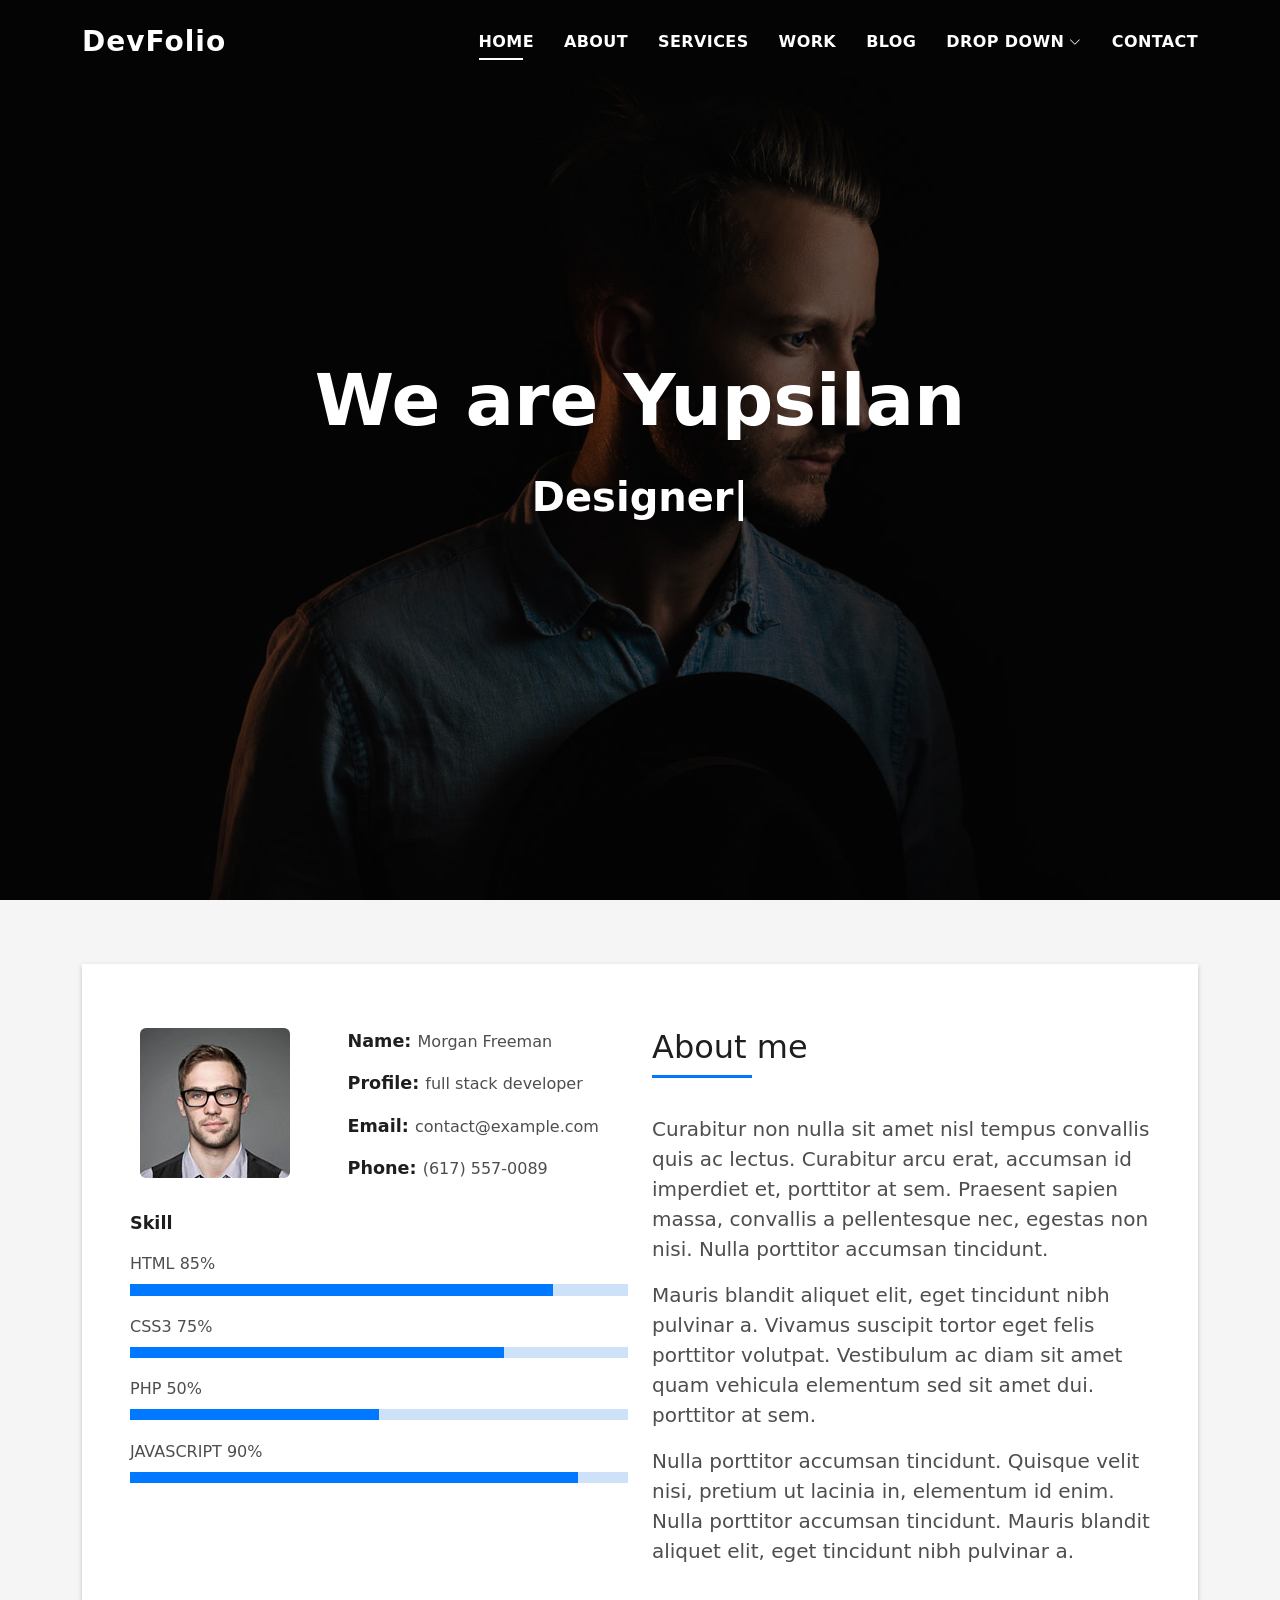
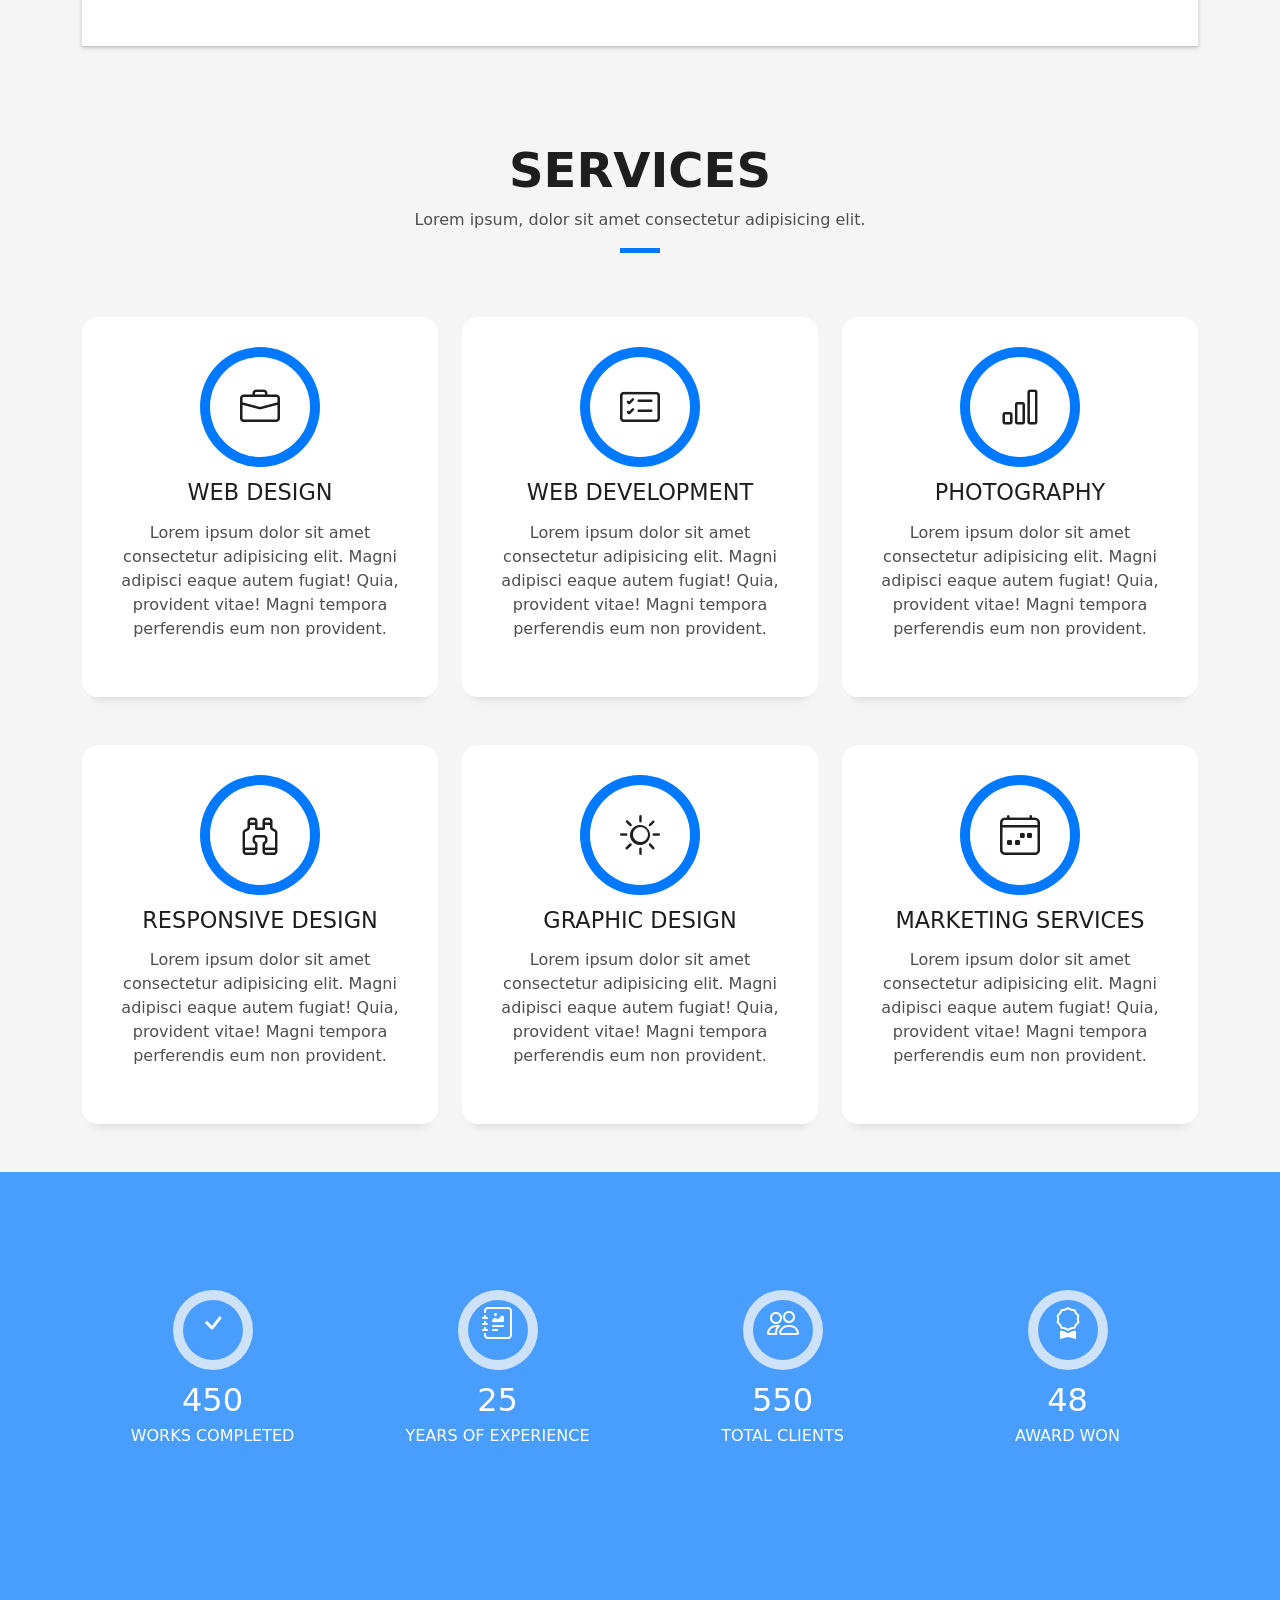
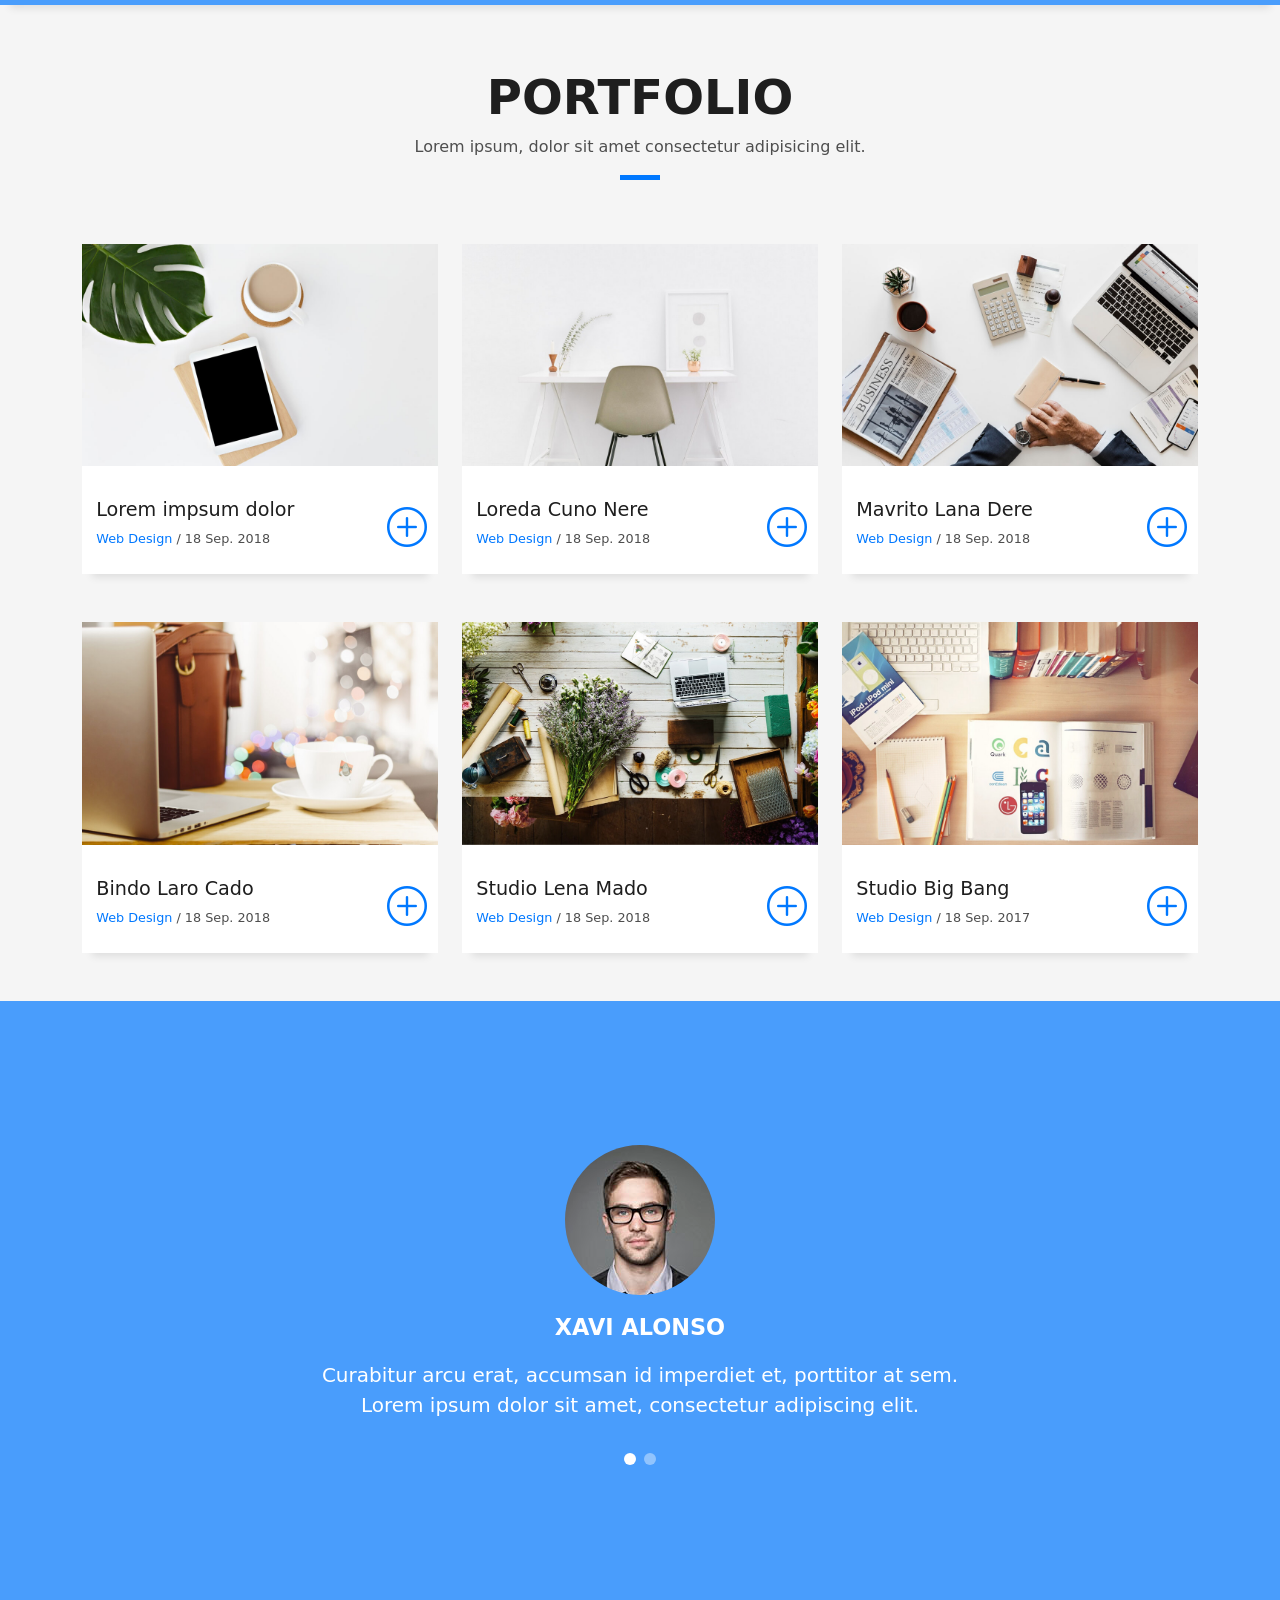
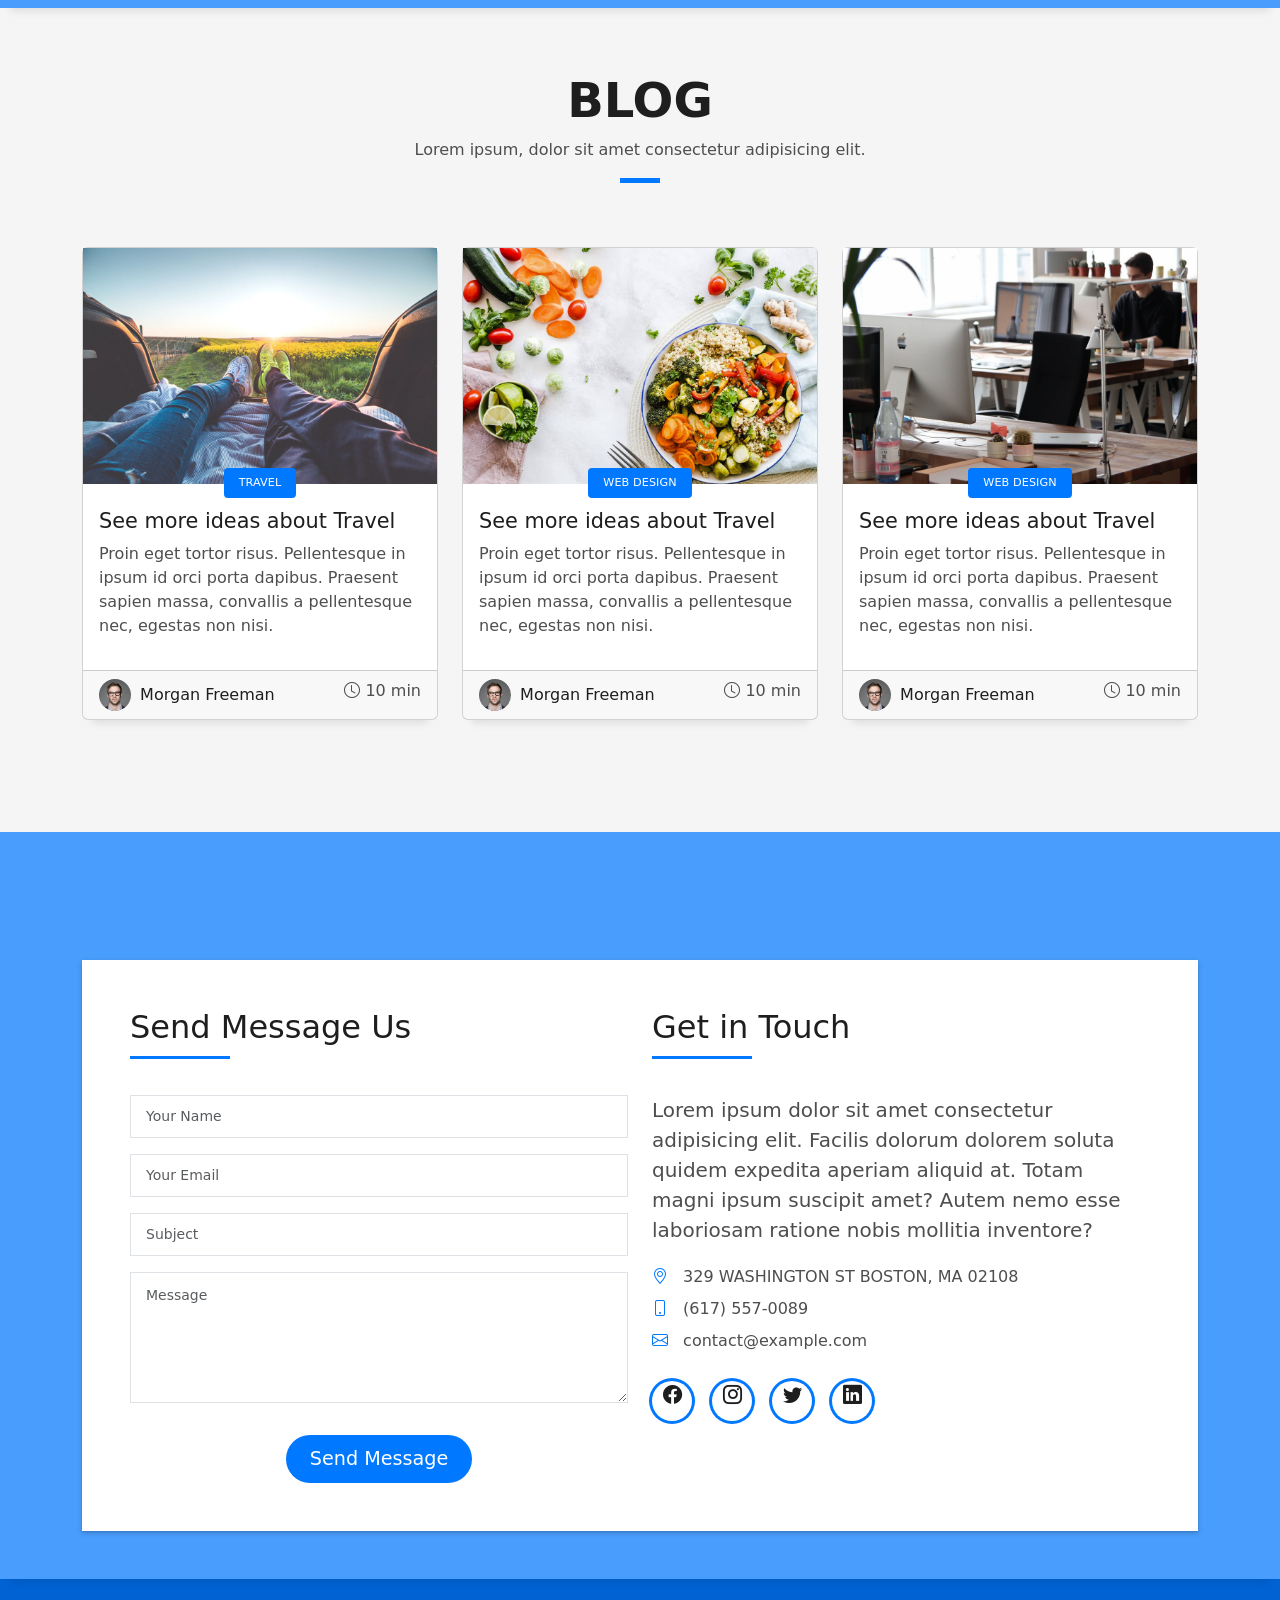
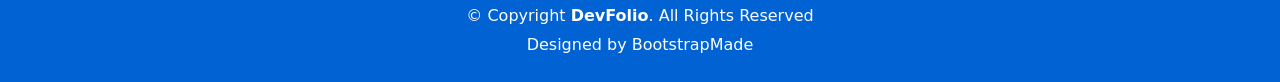
==== DevFolio/index.html @ 4dfcbf2a "Changed the Name" ====
<!DOCTYPE html>
<html lang="en">

<head>
  <meta charset="utf-8">
  <meta content="width=device-width, initial-scale=1.0" name="viewport">

  <title>DevFolio Bootstrap Portfolio Template - Index</title>
  <meta content="" name="description">
  <meta content="" name="keywords">

  <!-- Favicons -->
  <link href="assets/img/favicon.png" rel="icon">
  <link href="assets/img/apple-touch-icon.png" rel="apple-touch-icon">

  <!-- Vendor CSS Files -->
  <link href="assets/vendor/bootstrap/css/bootstrap.min.css" rel="stylesheet">
  <link href="assets/vendor/bootstrap-icons/bootstrap-icons.css" rel="stylesheet">
  <link href="assets/vendor/glightbox/css/glightbox.min.css" rel="stylesheet">
  <link href="assets/vendor/swiper/swiper-bundle.min.css" rel="stylesheet">

  <!-- Template Main CSS File -->
  <link href="assets/css/style.css" rel="stylesheet">

  <!-- =======================================================
  * Template Name: DevFolio
  * Template URL: https://bootstrapmade.com/devfolio-bootstrap-portfolio-html-template/
  * Updated: Mar 17 2024 with Bootstrap v5.3.3
  * Author: BootstrapMade.com
  * License: https://bootstrapmade.com/license/
  ======================================================== -->
</head>

<body>

  <!-- ======= Header ======= -->
  <header id="header" class="fixed-top">
    <div class="container d-flex align-items-center justify-content-between">

      <h1 class="logo"><a href="index.html">DevFolio</a></h1>
      <!-- Uncomment below if you prefer to use an image logo -->
      <!-- <a href="index.html" class="logo"><img src="assets/img/logo.png" alt="" class="img-fluid"></a>-->

      <nav id="navbar" class="navbar">
        <ul>
          <li><a class="nav-link scrollto active" href="#hero">Home</a></li>
          <li><a class="nav-link scrollto" href="#about">About</a></li>
          <li><a class="nav-link scrollto" href="#services">Services</a></li>
          <li><a class="nav-link scrollto " href="#work">Work</a></li>
          <li><a class="nav-link scrollto " href="#blog">Blog</a></li>
          <li class="dropdown"><a href="#"><span>Drop Down</span> <i class="bi bi-chevron-down"></i></a>
            <ul>
              <li><a href="#">Drop Down 1</a></li>
              <li class="dropdown"><a href="#"><span>Deep Drop Down</span> <i class="bi bi-chevron-right"></i></a>
                <ul>
                  <li><a href="#">Deep Drop Down 1</a></li>
                  <li><a href="#">Deep Drop Down 2</a></li>
                  <li><a href="#">Deep Drop Down 3</a></li>
                  <li><a href="#">Deep Drop Down 4</a></li>
                  <li><a href="#">Deep Drop Down 5</a></li>
                </ul>
              </li>
              <li><a href="#">Drop Down 2</a></li>
              <li><a href="#">Drop Down 3</a></li>
              <li><a href="#">Drop Down 4</a></li>
            </ul>
          </li>
          <li><a class="nav-link scrollto" href="#contact">Contact</a></li>
        </ul>
        <i class="bi bi-list mobile-nav-toggle"></i>
      </nav><!-- .navbar -->

    </div>
  </header><!-- End Header -->

  <!-- ======= Hero Section ======= -->
  <div id="hero" class="hero route bg-image" style="background-image: url(assets/img/hero-bg.jpg)">
    <div class="overlay-itro"></div>
    <div class="hero-content display-table">
      <div class="table-cell">
        <div class="container">
          <!--<p class="display-6 color-d">Hello, world!</p>-->
          <h1 class="hero-title mb-4">We are Yupsilan</h1>
          <p class="hero-subtitle"><span class="typed" data-typed-items="Designer, Developer, Freelancer, Photographer"></span></p>
          <!-- <p class="pt-3"><a class="btn btn-primary btn js-scroll px-4" href="#about" role="button">Learn More</a></p> -->
        </div>
      </div>
    </div>
  </div><!-- End Hero Section -->

  <main id="main">

    <!-- ======= About Section ======= -->
    <section id="about" class="about-mf sect-pt4 route">
      <div class="container">
        <div class="row">
          <div class="col-sm-12">
            <div class="box-shadow-full">
              <div class="row">
                <div class="col-md-6">
                  <div class="row">
                    <div class="col-sm-6 col-md-5">
                      <div class="about-img">
                        <img src="assets/img/testimonial-2.jpg" class="img-fluid rounded b-shadow-a" alt="">
                      </div>
                    </div>
                    <div class="col-sm-6 col-md-7">
                      <div class="about-info">
                        <p><span class="title-s">Name: </span> <span>Morgan Freeman</span></p>
                        <p><span class="title-s">Profile: </span> <span>full stack developer</span></p>
                        <p><span class="title-s">Email: </span> <span>contact@example.com</span></p>
                        <p><span class="title-s">Phone: </span> <span>(617) 557-0089</span></p>
                      </div>
                    </div>
                  </div>
                  <div class="skill-mf">
                    <p class="title-s">Skill</p>
                    <span>HTML</span> <span class="pull-right">85%</span>
                    <div class="progress">
                      <div class="progress-bar" role="progressbar" style="width: 85%;" aria-valuenow="85" aria-valuemin="0" aria-valuemax="100"></div>
                    </div>
                    <span>CSS3</span> <span class="pull-right">75%</span>
                    <div class="progress">
                      <div class="progress-bar" role="progressbar" style="width: 75%" aria-valuenow="75" aria-valuemin="0" aria-valuemax="100"></div>
                    </div>
                    <span>PHP</span> <span class="pull-right">50%</span>
                    <div class="progress">
                      <div class="progress-bar" role="progressbar" style="width: 50%" aria-valuenow="50" aria-valuemin="0" aria-valuemax="100"></div>
                    </div>
                    <span>JAVASCRIPT</span> <span class="pull-right">90%</span>
                    <div class="progress">
                      <div class="progress-bar" role="progressbar" style="width: 90%" aria-valuenow="90" aria-valuemin="0" aria-valuemax="100"></div>
                    </div>
                  </div>
                </div>
                <div class="col-md-6">
                  <div class="about-me pt-4 pt-md-0">
                    <div class="title-box-2">
                      <h5 class="title-left">
                        About me
                      </h5>
                    </div>
                    <p class="lead">
                      Curabitur non nulla sit amet nisl tempus convallis quis ac lectus. Curabitur arcu erat, accumsan id
                      imperdiet et, porttitor
                      at sem. Praesent sapien massa, convallis a pellentesque nec, egestas non nisi. Nulla
                      porttitor accumsan tincidunt.
                    </p>
                    <p class="lead">
                      Mauris blandit aliquet elit, eget tincidunt nibh pulvinar a. Vivamus suscipit tortor eget felis
                      porttitor volutpat. Vestibulum
                      ac diam sit amet quam vehicula elementum sed sit amet dui. porttitor at sem.
                    </p>
                    <p class="lead">
                      Nulla porttitor accumsan tincidunt. Quisque velit nisi, pretium ut lacinia in, elementum id enim.
                      Nulla porttitor accumsan
                      tincidunt. Mauris blandit aliquet elit, eget tincidunt nibh pulvinar a.
                    </p>
                  </div>
                </div>
              </div>
            </div>
          </div>
        </div>
      </div>
    </section><!-- End About Section -->

    <!-- ======= Services Section ======= -->
    <section id="services" class="services-mf pt-5 route">
      <div class="container">
        <div class="row">
          <div class="col-sm-12">
            <div class="title-box text-center">
              <h3 class="title-a">
                Services
              </h3>
              <p class="subtitle-a">
                Lorem ipsum, dolor sit amet consectetur adipisicing elit.
              </p>
              <div class="line-mf"></div>
            </div>
          </div>
        </div>
        <div class="row">
          <div class="col-md-4">
            <div class="service-box">
              <div class="service-ico">
                <span class="ico-circle"><i class="bi bi-briefcase"></i></span>
              </div>
              <div class="service-content">
                <h2 class="s-title">Web Design</h2>
                <p class="s-description text-center">
                  Lorem ipsum dolor sit amet consectetur adipisicing elit. Magni adipisci eaque autem fugiat! Quia,
                  provident vitae! Magni
                  tempora perferendis eum non provident.
                </p>
              </div>
            </div>
          </div>
          <div class="col-md-4">
            <div class="service-box">
              <div class="service-ico">
                <span class="ico-circle"><i class="bi bi-card-checklist"></i></span>
              </div>
              <div class="service-content">
                <h2 class="s-title">Web Development</h2>
                <p class="s-description text-center">
                  Lorem ipsum dolor sit amet consectetur adipisicing elit. Magni adipisci eaque autem fugiat! Quia,
                  provident vitae! Magni
                  tempora perferendis eum non provident.
                </p>
              </div>
            </div>
          </div>
          <div class="col-md-4">
            <div class="service-box">
              <div class="service-ico">
                <span class="ico-circle"><i class="bi bi-bar-chart"></i></span>
              </div>
              <div class="service-content">
                <h2 class="s-title">Photography</h2>
                <p class="s-description text-center">
                  Lorem ipsum dolor sit amet consectetur adipisicing elit. Magni adipisci eaque autem fugiat! Quia,
                  provident vitae! Magni
                  tempora perferendis eum non provident.
                </p>
              </div>
            </div>
          </div>
          <div class="col-md-4">
            <div class="service-box">
              <div class="service-ico">
                <span class="ico-circle"><i class="bi bi-binoculars"></i></span>
              </div>
              <div class="service-content">
                <h2 class="s-title">Responsive Design</h2>
                <p class="s-description text-center">
                  Lorem ipsum dolor sit amet consectetur adipisicing elit. Magni adipisci eaque autem fugiat! Quia,
                  provident vitae! Magni
                  tempora perferendis eum non provident.
                </p>
              </div>
            </div>
          </div>
          <div class="col-md-4">
            <div class="service-box">
              <div class="service-ico">
                <span class="ico-circle"><i class="bi bi-brightness-high"></i></span>
              </div>
              <div class="service-content">
                <h2 class="s-title">Graphic Design</h2>
                <p class="s-description text-center">
                  Lorem ipsum dolor sit amet consectetur adipisicing elit. Magni adipisci eaque autem fugiat! Quia,
                  provident vitae! Magni
                  tempora perferendis eum non provident.
                </p>
              </div>
            </div>
          </div>
          <div class="col-md-4">
            <div class="service-box">
              <div class="service-ico">
                <span class="ico-circle"><i class="bi bi-calendar4-week"></i></span>
              </div>
              <div class="service-content">
                <h2 class="s-title">Marketing Services</h2>
                <p class="s-description text-center">
                  Lorem ipsum dolor sit amet consectetur adipisicing elit. Magni adipisci eaque autem fugiat! Quia,
                  provident vitae! Magni
                  tempora perferendis eum non provident.
                </p>
              </div>
            </div>
          </div>
        </div>
      </div>
    </section><!-- End Services Section -->

    <!-- ======= Counter Section ======= -->
    <div class="section-counter paralax-mf bg-image" style="background-image: url(assets/img/counters-bg.jpg)">
      <div class="overlay-mf"></div>
      <div class="container position-relative">
        <div class="row">
          <div class="col-sm-3 col-lg-3">
            <div class="counter-box counter-box pt-4 pt-md-0">
              <div class="counter-ico">
                <span class="ico-circle"><i class="bi bi-check"></i></span>
              </div>
              <div class="counter-num">
                <p data-purecounter-start="0" data-purecounter-end="450" data-purecounter-duration="1" class="counter purecounter"></p>
                <span class="counter-text">WORKS COMPLETED</span>
              </div>
            </div>
          </div>
          <div class="col-sm-3 col-lg-3">
            <div class="counter-box pt-4 pt-md-0">
              <div class="counter-ico">
                <span class="ico-circle"><i class="bi bi-journal-richtext"></i></span>
              </div>
              <div class="counter-num">
                <p data-purecounter-start="0" data-purecounter-end="25" data-purecounter-duration="1" class="counter purecounter"></p>
                <span class="counter-text">YEARS OF EXPERIENCE</span>
              </div>
            </div>
          </div>
          <div class="col-sm-3 col-lg-3">
            <div class="counter-box pt-4 pt-md-0">
              <div class="counter-ico">
                <span class="ico-circle"><i class="bi bi-people"></i></span>
              </div>
              <div class="counter-num">
                <p data-purecounter-start="0" data-purecounter-end="550" data-purecounter-duration="1" class="counter purecounter"></p>
                <span class="counter-text">TOTAL CLIENTS</span>
              </div>
            </div>
          </div>
          <div class="col-sm-3 col-lg-3">
            <div class="counter-box pt-4 pt-md-0">
              <div class="counter-ico">
                <span class="ico-circle"><i class="bi bi-award"></i></span>
              </div>
              <div class="counter-num">
                <p data-purecounter-start="0" data-purecounter-end="48" data-purecounter-duration="1" class="counter purecounter"></p>
                <span class="counter-text">AWARD WON</span>
              </div>
            </div>
          </div>
        </div>
      </div>
    </div><!-- End Counter Section -->

    <!-- ======= Portfolio Section ======= -->
    <section id="work" class="portfolio-mf sect-pt4 route">
      <div class="container">
        <div class="row">
          <div class="col-sm-12">
            <div class="title-box text-center">
              <h3 class="title-a">
                Portfolio
              </h3>
              <p class="subtitle-a">
                Lorem ipsum, dolor sit amet consectetur adipisicing elit.
              </p>
              <div class="line-mf"></div>
            </div>
          </div>
        </div>
        <div class="row">
          <div class="col-md-4">
            <div class="work-box">
              <a href="assets/img/work-1.jpg" data-gallery="portfolioGallery" class="portfolio-lightbox">
                <div class="work-img">
                  <img src="assets/img/work-1.jpg" alt="" class="img-fluid">
                </div>
              </a>
              <div class="work-content">
                <div class="row">
                  <div class="col-sm-8">
                    <h2 class="w-title">Lorem impsum dolor</h2>
                    <div class="w-more">
                      <span class="w-ctegory">Web Design</span> / <span class="w-date">18 Sep. 2018</span>
                    </div>
                  </div>
                  <div class="col-sm-4">
                    <div class="w-like">
                      <a href="portfolio-details.html"> <span class="bi bi-plus-circle"></span></a>
                    </div>
                  </div>
                </div>
              </div>
            </div>
          </div>
          <div class="col-md-4">
            <div class="work-box">
              <a href="assets/img/work-2.jpg" data-gallery="portfolioGallery" class="portfolio-lightbox">
                <div class="work-img">
                  <img src="assets/img/work-2.jpg" alt="" class="img-fluid">
                </div>
              </a>
              <div class="work-content">
                <div class="row">
                  <div class="col-sm-8">
                    <h2 class="w-title">Loreda Cuno Nere</h2>
                    <div class="w-more">
                      <span class="w-ctegory">Web Design</span> / <span class="w-date">18 Sep. 2018</span>
                    </div>
                  </div>
                  <div class="col-sm-4">
                    <div class="w-like">
                      <a href="portfolio-details.html"> <span class="bi bi-plus-circle"></span></a>
                    </div>
                  </div>
                </div>
              </div>
            </div>
          </div>
          <div class="col-md-4">
            <div class="work-box">
              <a href="assets/img/work-3.jpg" data-gallery="portfolioGallery" class="portfolio-lightbox">
                <div class="work-img">
                  <img src="assets/img/work-3.jpg" alt="" class="img-fluid">
                </div>
              </a>
              <div class="work-content">
                <div class="row">
                  <div class="col-sm-8">
                    <h2 class="w-title">Mavrito Lana Dere</h2>
                    <div class="w-more">
                      <span class="w-ctegory">Web Design</span> / <span class="w-date">18 Sep. 2018</span>
                    </div>
                  </div>
                  <div class="col-sm-4">
                    <div class="w-like">
                      <a href="portfolio-details.html"> <span class="bi bi-plus-circle"></span></a>
                    </div>
                  </div>
                </div>
              </div>
            </div>
          </div>
          <div class="col-md-4">
            <div class="work-box">
              <a href="assets/img/work-4.jpg" data-gallery="portfolioGallery" class="portfolio-lightbox">
                <div class="work-img">
                  <img src="assets/img/work-4.jpg" alt="" class="img-fluid">
                </div>
              </a>
              <div class="work-content">
                <div class="row">
                  <div class="col-sm-8">
                    <h2 class="w-title">Bindo Laro Cado</h2>
                    <div class="w-more">
                      <span class="w-ctegory">Web Design</span> / <span class="w-date">18 Sep. 2018</span>
                    </div>
                  </div>
                  <div class="col-sm-4">
                    <div class="w-like">
                      <a href="portfolio-details.html"> <span class="bi bi-plus-circle"></span></a>
                    </div>
                  </div>
                </div>
              </div>
            </div>
          </div>
          <div class="col-md-4">
            <div class="work-box">
              <a href="assets/img/work-5.jpg" data-gallery="portfolioGallery" class="portfolio-lightbox">
                <div class="work-img">
                  <img src="assets/img/work-5.jpg" alt="" class="img-fluid">
                </div>
              </a>
              <div class="work-content">
                <div class="row">
                  <div class="col-sm-8">
                    <h2 class="w-title">Studio Lena Mado</h2>
                    <div class="w-more">
                      <span class="w-ctegory">Web Design</span> / <span class="w-date">18 Sep. 2018</span>
                    </div>
                  </div>
                  <div class="col-sm-4">
                    <div class="w-like">
                      <a href="portfolio-details.html"> <span class="bi bi-plus-circle"></span></a>
                    </div>
                  </div>
                </div>
              </div>
            </div>
          </div>
          <div class="col-md-4">
            <div class="work-box">
              <a href="assets/img/work-6.jpg" data-gallery="portfolioGallery" class="portfolio-lightbox">
                <div class="work-img">
                  <img src="assets/img/work-6.jpg" alt="" class="img-fluid">
                </div>
              </a>
              <div class="work-content">
                <div class="row">
                  <div class="col-sm-8">
                    <h2 class="w-title">Studio Big Bang</h2>
                    <div class="w-more">
                      <span class="w-ctegory">Web Design</span> / <span class="w-date">18 Sep. 2017</span>
                    </div>
                  </div>
                  <div class="col-sm-4">
                    <div class="w-like">
                      <a href="portfolio-details.html"> <span class="bi bi-plus-circle"></span></a>
                    </div>
                  </div>
                </div>
              </div>
            </div>
          </div>

        </div>
      </div>
    </section><!-- End Portfolio Section -->

    <!-- ======= Testimonials Section ======= -->
    <div class="testimonials paralax-mf bg-image" style="background-image: url(assets/img/overlay-bg.jpg)">
      <div class="overlay-mf"></div>
      <div class="container">
        <div class="row">
          <div class="col-md-12">

            <div class="testimonials-slider swiper" data-aos="fade-up" data-aos-delay="100">
              <div class="swiper-wrapper">

                <div class="swiper-slide">
                  <div class="testimonial-box">
                    <div class="author-test">
                      <img src="assets/img/testimonial-2.jpg" alt="" class="rounded-circle b-shadow-a">
                      <span class="author">Xavi Alonso</span>
                    </div>
                    <div class="content-test">
                      <p class="description lead">
                        Curabitur arcu erat, accumsan id imperdiet et, porttitor at sem. Lorem ipsum dolor sit amet,
                        consectetur adipiscing elit.
                      </p>
                    </div>
                  </div>
                </div><!-- End testimonial item -->

                <div class="swiper-slide">
                  <div class="testimonial-box">
                    <div class="author-test">
                      <img src="assets/img/testimonial-4.jpg" alt="" class="rounded-circle b-shadow-a">
                      <span class="author">Marta Socrate</span>
                    </div>
                    <div class="content-test">
                      <p class="description lead">
                        Curabitur arcu erat, accumsan id imperdiet et, porttitor at sem. Lorem ipsum dolor sit amet,
                        consectetur adipiscing elit.
                      </p>
                    </div>
                  </div>
                </div><!-- End testimonial item -->
              </div>
              <div class="swiper-pagination"></div>
            </div>

            <!-- <div id="testimonial-mf" class="owl-carousel owl-theme">
          
        </div> -->
          </div>
        </div>
      </div>
    </div><!-- End Testimonials Section -->

    <!-- ======= Blog Section ======= -->
    <section id="blog" class="blog-mf sect-pt4 route">
      <div class="container">
        <div class="row">
          <div class="col-sm-12">
            <div class="title-box text-center">
              <h3 class="title-a">
                Blog
              </h3>
              <p class="subtitle-a">
                Lorem ipsum, dolor sit amet consectetur adipisicing elit.
              </p>
              <div class="line-mf"></div>
            </div>
          </div>
        </div>
        <div class="row">
          <div class="col-md-4">
            <div class="card card-blog">
              <div class="card-img">
                <a href="blog-single.html"><img src="assets/img/post-1.jpg" alt="" class="img-fluid"></a>
              </div>
              <div class="card-body">
                <div class="card-category-box">
                  <div class="card-category">
                    <h6 class="category">Travel</h6>
                  </div>
                </div>
                <h3 class="card-title"><a href="blog-single.html">See more ideas about Travel</a></h3>
                <p class="card-description">
                  Proin eget tortor risus. Pellentesque in ipsum id orci porta dapibus. Praesent sapien massa, convallis
                  a pellentesque nec,
                  egestas non nisi.
                </p>
              </div>
              <div class="card-footer">
                <div class="post-author">
                  <a href="#">
                    <img src="assets/img/testimonial-2.jpg" alt="" class="avatar rounded-circle">
                    <span class="author">Morgan Freeman</span>
                  </a>
                </div>
                <div class="post-date">
                  <span class="bi bi-clock"></span> 10 min
                </div>
              </div>
            </div>
          </div>
          <div class="col-md-4">
            <div class="card card-blog">
              <div class="card-img">
                <a href="blog-single.html"><img src="assets/img/post-2.jpg" alt="" class="img-fluid"></a>
              </div>
              <div class="card-body">
                <div class="card-category-box">
                  <div class="card-category">
                    <h6 class="category">Web Design</h6>
                  </div>
                </div>
                <h3 class="card-title"><a href="blog-single.html">See more ideas about Travel</a></h3>
                <p class="card-description">
                  Proin eget tortor risus. Pellentesque in ipsum id orci porta dapibus. Praesent sapien massa, convallis
                  a pellentesque nec,
                  egestas non nisi.
                </p>
              </div>
              <div class="card-footer">
                <div class="post-author">
                  <a href="#">
                    <img src="assets/img/testimonial-2.jpg" alt="" class="avatar rounded-circle">
                    <span class="author">Morgan Freeman</span>
                  </a>
                </div>
                <div class="post-date">
                  <span class="bi bi-clock"></span> 10 min
                </div>
              </div>
            </div>
          </div>
          <div class="col-md-4">
            <div class="card card-blog">
              <div class="card-img">
                <a href="blog-single.html"><img src="assets/img/post-3.jpg" alt="" class="img-fluid"></a>
              </div>
              <div class="card-body">
                <div class="card-category-box">
                  <div class="card-category">
                    <h6 class="category">Web Design</h6>
                  </div>
                </div>
                <h3 class="card-title"><a href="blog-single.html">See more ideas about Travel</a></h3>
                <p class="card-description">
                  Proin eget tortor risus. Pellentesque in ipsum id orci porta dapibus. Praesent sapien massa, convallis
                  a pellentesque nec,
                  egestas non nisi.
                </p>
              </div>
              <div class="card-footer">
                <div class="post-author">
                  <a href="#">
                    <img src="assets/img/testimonial-2.jpg" alt="" class="avatar rounded-circle">
                    <span class="author">Morgan Freeman</span>
                  </a>
                </div>
                <div class="post-date">
                  <span class="bi bi-clock"></span> 10 min
                </div>
              </div>
            </div>
          </div>
        </div>
      </div>
    </section><!-- End Blog Section -->

    <!-- ======= Contact Section ======= -->
    <section id="contact" class="paralax-mf footer-paralax bg-image sect-mt4 route" style="background-image: url(assets/img/overlay-bg.jpg)">
      <div class="overlay-mf"></div>
      <div class="container">
        <div class="row">
          <div class="col-sm-12">
            <div class="contact-mf">
              <div id="contact" class="box-shadow-full">
                <div class="row">
                  <div class="col-md-6">
                    <div class="title-box-2">
                      <h5 class="title-left">
                        Send Message Us
                      </h5>
                    </div>
                    <div>
                      <form action="forms/contact.php" method="post" role="form" class="php-email-form">
                        <div class="row">
                          <div class="col-md-12 mb-3">
                            <div class="form-group">
                              <input type="text" name="name" class="form-control" id="name" placeholder="Your Name" required>
                            </div>
                          </div>
                          <div class="col-md-12 mb-3">
                            <div class="form-group">
                              <input type="email" class="form-control" name="email" id="email" placeholder="Your Email" required>
                            </div>
                          </div>
                          <div class="col-md-12 mb-3">
                            <div class="form-group">
                              <input type="text" class="form-control" name="subject" id="subject" placeholder="Subject" required>
                            </div>
                          </div>
                          <div class="col-md-12">
                            <div class="form-group">
                              <textarea class="form-control" name="message" rows="5" placeholder="Message" required></textarea>
                            </div>
                          </div>
                          <div class="col-md-12 text-center my-3">
                            <div class="loading">Loading</div>
                            <div class="error-message"></div>
                            <div class="sent-message">Your message has been sent. Thank you!</div>
                          </div>
                          <div class="col-md-12 text-center">
                            <button type="submit" class="button button-a button-big button-rouded">Send Message</button>
                          </div>
                        </div>
                      </form>
                    </div>
                  </div>
                  <div class="col-md-6">
                    <div class="title-box-2 pt-4 pt-md-0">
                      <h5 class="title-left">
                        Get in Touch
                      </h5>
                    </div>
                    <div class="more-info">
                      <p class="lead">
                        Lorem ipsum dolor sit amet consectetur adipisicing elit. Facilis dolorum dolorem soluta quidem
                        expedita aperiam aliquid at.
                        Totam magni ipsum suscipit amet? Autem nemo esse laboriosam ratione nobis
                        mollitia inventore?
                      </p>
                      <ul class="list-ico">
                        <li><span class="bi bi-geo-alt"></span> 329 WASHINGTON ST BOSTON, MA 02108</li>
                        <li><span class="bi bi-phone"></span> (617) 557-0089</li>
                        <li><span class="bi bi-envelope"></span> contact@example.com</li>
                      </ul>
                    </div>
                    <div class="socials">
                      <ul>
                        <li><a href=""><span class="ico-circle"><i class="bi bi-facebook"></i></span></a></li>
                        <li><a href=""><span class="ico-circle"><i class="bi bi-instagram"></i></span></a></li>
                        <li><a href=""><span class="ico-circle"><i class="bi bi-twitter"></i></span></a></li>
                        <li><a href=""><span class="ico-circle"><i class="bi bi-linkedin"></i></span></a></li>
                      </ul>
                    </div>
                  </div>
                </div>
              </div>
            </div>
          </div>
        </div>
      </div>
    </section><!-- End Contact Section -->

  </main><!-- End #main -->

  <!-- ======= Footer ======= -->
  <footer>
    <div class="container">
      <div class="row">
        <div class="col-sm-12">
          <div class="copyright-box">
            <p class="copyright">&copy; Copyright <strong>DevFolio</strong>. All Rights Reserved</p>
            <div class="credits">
              <!--
              All the links in the footer should remain intact.
              You can delete the links only if you purchased the pro version.
              Licensing information: https://bootstrapmade.com/license/
              Purchase the pro version with working PHP/AJAX contact form: https://bootstrapmade.com/buy/?theme=DevFolio
            -->
              Designed by <a href="https://bootstrapmade.com/">BootstrapMade</a>
            </div>
          </div>
        </div>
      </div>
    </div>
  </footer><!-- End  Footer -->

  <div id="preloader"></div>
  <a href="#" class="back-to-top d-flex align-items-center justify-content-center"><i class="bi bi-arrow-up-short"></i></a>

  <!-- Vendor JS Files -->
  <script src="assets/vendor/purecounter/purecounter_vanilla.js"></script>
  <script src="assets/vendor/bootstrap/js/bootstrap.bundle.min.js"></script>
  <script src="assets/vendor/glightbox/js/glightbox.min.js"></script>
  <script src="assets/vendor/swiper/swiper-bundle.min.js"></script>
  <script src="assets/vendor/typed.js/typed.umd.js"></script>
  <script src="assets/vendor/php-email-form/validate.js"></script>

  <!-- Template Main JS File -->
  <script src="assets/js/main.js"></script>

</body>

</html>
---- DevFolio/assets/css/style.css ----
/**
* Template Name: DevFolio
* Template URL: https://bootstrapmade.com/devfolio-bootstrap-portfolio-html-template/
* Updated: Mar 17 2024 with Bootstrap v5.3.3
* Author: BootstrapMade.com
* License: https://bootstrapmade.com/license/
*/

/*--------------------------------------------------------------
# General
--------------------------------------------------------------*/
body {
  background-color: #f5f5f5;
  color: #4e4e4e;
}

h1,
h2,
h3,
h4,
h5,
h6 {
  color: #1e1e1e;
}

a {
  color: #1e1e1e;
  text-decoration: none;
  transition: all 0.5s ease-in-out;
}

a:hover {
  color: #0078ff;
  text-decoration: none;
  transition: all 0.5s ease-in-out;
}

.p-r {
  position: relative;
}

.color-a {
  text-decoration: none;
  color: #0078ff;
}

.color-d {
  color: #f5f5f5;
}

.color-text-a {
  text-decoration: none;
  color: #4e4e4e;
}

.box-shadow,
.card-blog,
.work-box,
.service-box,
.paralax-mf {
  box-shadow: 0 13px 8px -10px rgba(0, 0, 0, 0.1);
}

.box-shadow-a,
.button:hover {
  text-decoration: none;
  box-shadow: 0 0 0 4px #cde1f8;
}

.display-5 {
  font-size: 2.5rem;
  font-weight: 300;
  line-height: 1.1;
}

.display-6 {
  font-size: 2rem;
  font-weight: 300;
  line-height: 1.1;
}

.avatar {
  width: 32px;
  height: 32px;
  margin-right: 4px;
  overflow: hidden;
}

.bg-image {
  background-repeat: no-repeat;
  background-attachment: fixed;
  background-size: cover;
  background-position: center center;
}

@media (max-width: 1024px) {
  .bg-image {
    background-attachment: scroll;
  }
}

.overlay-mf {
  background-color: #0078ff;
}

.overlay-mf {
  position: absolute;
  top: 0;
  left: 0px;
  padding: 0;
  height: 100%;
  width: 100%;
  opacity: 0.7;
}

.paralax-mf {
  position: relative;
  padding: 8rem 0;
}

.display-table {
  width: 100%;
  height: 100%;
  display: table;
}

.table-cell {
  display: table-cell;
  vertical-align: middle;
}

/*--/ Sections /--*/
.sect-4 {
  padding: 4rem 0;
}

.sect-pt4 {
  padding-top: 4rem;
}

.sect-mt4 {
  margin-top: 4rem;
}

/*--/ Title s /--*/
.title-s {
  font-weight: 600;
  color: #1e1e1e;
  font-size: 1.1rem;
}

/*--/ Title A /--*/
.title-box {
  margin-bottom: 4rem;
}

.title-a {
  text-decoration: none;
  font-size: 3rem;
  font-weight: bold;
  text-transform: uppercase;
}

.subtitle-a {
  text-decoration: none;
  color: #4e4e4e;
}

.line-mf {
  width: 40px;
  height: 5px;
  background-color: #0078ff;
  margin: 0 auto;
}

/*--/ Title Left /--*/
.title-box-2 {
  margin-bottom: 3rem;
}

.title-left {
  font-size: 2rem;
  position: relative;
}

.title-left:before {
  content: "";
  position: absolute;
  height: 3px;
  background-color: #0078ff;
  width: 100px;
  bottom: -12px;
}

/*------/ Box /------*/
.box-pl2 {
  padding-left: 2rem;
}

.box-shadow-full {
  padding: 3rem 1.25rem;
  position: relative;
  background-color: #fff;
  margin-bottom: 3rem;
  z-index: 2;
  box-shadow: 0 1px 1px 0 rgba(0, 0, 0, 0.06), 0 2px 5px 0 rgba(0, 0, 0, 0.2);
}

@media (min-width: 768px) {
  .box-shadow-full {
    padding: 3rem;
  }
}

/*------/ Socials /------*/
.socials {
  padding: 1.5rem 0;
}

.socials ul li {
  display: inline-block;
}

.socials .ico-circle {
  height: 40px;
  width: 40px;
  font-size: 1.2rem;
  border-radius: 50%;
  line-height: 1.6;
  margin: 0 15px 0 0;
  box-shadow: 0 0 0 3px #0078ff;
  transition: all 500ms ease;
}

.socials .ico-circle:hover {
  background-color: #0078ff;
  color: #fff;
  box-shadow: 0 0 0 3px #cde1f8;
  transition: all 500ms ease;
}

/*------/ Ul resect /------*/
.ul-resect,
.widget-tags ul,
.widget-sidebar .list-sidebar,
.box-comments .list-comments,
.blog-wrapper .post-meta ul,
.list-ico,
.socials ul {
  list-style: none;
  padding-left: 0;
  margin-bottom: 0;
}

.list-ico {
  line-height: 2;
}

.list-ico span {
  color: #0078ff;
  margin-right: 10px;
}

/*------/ Ico Circle /------*/
.ico-circle {
  height: 100px;
  width: 100px;
  font-size: 2rem;
  border-radius: 50%;
  line-height: 1.55;
  margin: 0 auto;
  text-align: center;
  box-shadow: 0 0 0 10px #0078ff;
  display: block;
}

/*------/ Owl Carousel /------*/
.owl-theme .owl-dots {
  text-align: center;
  margin-top: 18px;
}

.owl-theme .owl-dots .owl-dot {
  display: inline-block;
}

.owl-theme .owl-dots .owl-dot span {
  width: 18px;
  height: 7px;
  margin: 5px 5px;
  background: #cde1f8;
  border: 0px solid #cde1f8;
  display: block;
  transition: all 0.6s ease-in-out;
  cursor: pointer;
}

.owl-theme .owl-dots .owl-dot:hover span {
  background-color: #cde1f8;
}

.owl-theme .owl-dots .owl-dot.active span {
  background-color: #1B1B1B;
  width: 25px;
}

/*--/ Scrolltop s /--*/
.scrolltop-mf {
  position: relative;
  display: none;
}

.scrolltop-mf span {
  z-index: 999;
  position: fixed;
  width: 42px;
  height: 42px;
  background-color: #0078ff;
  opacity: 0.7;
  font-size: 1.6rem;
  line-height: 1.5;
  text-align: center;
  color: #fff;
  top: auto;
  left: auto;
  right: 30px;
  bottom: 50px;
  cursor: pointer;
  border-radius: 50%;
}

/*--------------------------------------------------------------
# Back to top button
--------------------------------------------------------------*/
.back-to-top {
  position: fixed;
  visibility: hidden;
  opacity: 0;
  right: 15px;
  bottom: 15px;
  z-index: 996;
  background: #0078ff;
  width: 40px;
  height: 40px;
  border-radius: 50px;
  transition: all 0.4s;
}

.back-to-top i {
  font-size: 28px;
  color: #fff;
  line-height: 0;
}

.back-to-top:hover {
  background: #298eff;
  color: #fff;
}

.back-to-top.active {
  visibility: visible;
  opacity: 1;
}

/*------/ Prelaoder /------*/
#preloader {
  position: fixed;
  top: 0;
  left: 0;
  right: 0;
  bottom: 0;
  z-index: 9999;
  overflow: hidden;
  background: #fff;
}

#preloader:before {
  content: "";
  position: fixed;
  top: calc(50% - 30px);
  left: calc(50% - 30px);
  border: 6px solid #f2f2f2;
  border-top: 6px solid #0078ff;
  border-radius: 50%;
  width: 60px;
  height: 60px;
  animation: animate-preloader 1s linear infinite;
}

@keyframes animate-preloader {
  0% {
    transform: rotate(0deg);
  }

  100% {
    transform: rotate(360deg);
  }
}

/*------/ Button /------*/
.button {
  display: inline-block;
  padding: 0.3rem 0.6rem;
  text-align: center;
  vertical-align: middle;
  -webkit-user-select: none;
  -moz-user-select: none;
  user-select: none;
  font-size: 1rem;
  border-radius: 0.3rem;
  border: 1px solid transparent;
  transition: all 500ms ease;
  cursor: pointer;
}

.button:focus {
  outline: 0;
}

.button:hover {
  background-color: #0062d3;
  color: #fff;
  transition: all 500ms ease;
}

.button-a {
  text-decoration: none;
  background-color: #0078ff;
  color: #fff;
  border-color: #cde1f8;
}

.button-big {
  padding: 0.9rem 2.3rem;
  font-size: 1.2rem;
}

.button-rouded {
  border-radius: 5rem;
}

.btn-lg {
  padding: 0.5rem 1rem;
  font-size: 1.25rem;
  line-height: 1.5;
  border-radius: 0.3rem;
}

/*--------------------------------------------------------------
# Header
--------------------------------------------------------------*/
#header {
  transition: all 0.5s;
  z-index: 997;
  padding: 20px 0;
}

#header .logo {
  font-size: 28px;
  margin: 0;
  padding: 0;
  font-weight: 600;
  letter-spacing: 1px;
}

#header .logo a {
  color: #fff;
}

#header .logo img {
  max-height: 40px;
}

#header.header-scrolled {
  background: rgba(0, 0, 0, 0.9);
  padding: 12px 0;
}

/*--------------------------------------------------------------
# Navigation Menu
--------------------------------------------------------------*/
/**
* Desktop Navigation 
*/
.navbar {
  padding: 0;
}

.navbar ul {
  margin: 0;
  padding: 0;
  display: flex;
  list-style: none;
  align-items: center;
}

.navbar li {
  position: relative;
}

.navbar>ul>li {
  white-space: nowrap;
  padding: 10px 0 10px 30px;
}

.navbar a,
.navbar a:focus {
  display: flex;
  align-items: center;
  justify-content: space-between;
  color: #fff;
  font-size: 16px;
  font-weight: 600;
  padding: 0;
  white-space: nowrap;
  transition: 0.3s;
  letter-spacing: 0.4px;
  position: relative;
  text-transform: uppercase;
}

.navbar a i,
.navbar a:focus i {
  font-size: 12px;
  line-height: 0;
  margin-left: 5px;
}

.navbar>ul>li>a:before {
  content: "";
  position: absolute;
  width: 100%;
  height: 2px;
  bottom: -6px;
  left: 0;
  width: 0;
  background-color: #fff;
  visibility: hidden;
  transition: all 0.3s ease-in-out 0s;
}

.navbar a:hover:before,
.navbar li:hover>a:before,
.navbar .active:before {
  visibility: visible;
  width: 80%;
}

.navbar a:hover,
.navbar .active,
.navbar .active:focus,
.navbar li:hover>a {
  color: #fff;
}

.navbar .dropdown ul {
  display: block;
  position: absolute;
  left: 30px;
  top: calc(100% + 30px);
  margin: 0;
  padding: 10px 0;
  z-index: 99;
  opacity: 0;
  visibility: hidden;
  background: #fff;
  box-shadow: 0px 0px 30px rgba(127, 137, 161, 0.25);
  transition: 0.3s;
}

.navbar .dropdown ul li {
  min-width: 200px;
}

.navbar .dropdown ul a {
  padding: 10px 20px;
  font-size: 14px;
  text-transform: none;
  color: #4e4e4e;
}

.navbar .dropdown ul a i {
  font-size: 12px;
}

.navbar .dropdown ul a:hover,
.navbar .dropdown ul .active:hover,
.navbar .dropdown ul li:hover>a {
  color: #0078ff;
}

.navbar .dropdown:hover>ul {
  opacity: 1;
  top: 100%;
  visibility: visible;
}

.navbar .dropdown .dropdown ul {
  top: 0;
  left: calc(100% - 30px);
  visibility: hidden;
}

.navbar .dropdown .dropdown:hover>ul {
  opacity: 1;
  top: 0;
  left: 100%;
  visibility: visible;
}

@media (max-width: 1366px) {
  .navbar .dropdown .dropdown ul {
    left: -90%;
  }

  .navbar .dropdown .dropdown:hover>ul {
    left: -100%;
  }
}

/**
* Mobile Navigation 
*/
.mobile-nav-toggle {
  color: #fff;
  font-size: 28px;
  cursor: pointer;
  display: none;
  line-height: 0;
  transition: 0.5s;
}

@media (max-width: 991px) {
  .mobile-nav-toggle {
    display: block;
  }

  .navbar ul {
    display: none;
  }
}

.navbar-mobile {
  position: fixed;
  overflow: hidden;
  top: 0;
  right: 0;
  left: 0;
  bottom: 0;
  background: rgba(78, 78, 78, 0.9);
  transition: 0.3s;
  z-index: 999;
}

.navbar-mobile .mobile-nav-toggle {
  position: absolute;
  top: 15px;
  right: 15px;
}

.navbar-mobile ul {
  display: block;
  position: absolute;
  top: 55px;
  right: 15px;
  bottom: 15px;
  left: 15px;
  padding: 10px 0;
  background-color: #fff;
  overflow-y: auto;
  transition: 0.3s;
}

.navbar-mobile>ul>li {
  padding: 0;
}

.navbar-mobile a:hover:before,
.navbar-mobile li:hover>a:before,
.navbar-mobile .active:before {
  visibility: hidden;
}

.navbar-mobile a,
.navbar-mobile a:focus {
  padding: 10px 20px;
  font-size: 15px;
  color: #4e4e4e;
}

.navbar-mobile a:hover,
.navbar-mobile .active,
.navbar-mobile li:hover>a {
  color: #0078ff;
}

.navbar-mobile .getstarted,
.navbar-mobile .getstarted:focus {
  margin: 15px;
}

.navbar-mobile .dropdown ul {
  position: static;
  display: none;
  margin: 10px 20px;
  padding: 10px 0;
  z-index: 99;
  opacity: 1;
  visibility: visible;
  background: #fff;
  box-shadow: 0px 0px 30px rgba(127, 137, 161, 0.25);
}

.navbar-mobile .dropdown ul li {
  min-width: 200px;
}

.navbar-mobile .dropdown ul a {
  padding: 10px 20px;
}

.navbar-mobile .dropdown ul a i {
  font-size: 12px;
}

.navbar-mobile .dropdown ul a:hover,
.navbar-mobile .dropdown ul .active:hover,
.navbar-mobile .dropdown ul li:hover>a {
  color: #0078ff;
}

.navbar-mobile .dropdown>.dropdown-active {
  display: block;
}

/*--------------------------------------------------------------
# Hero Section
--------------------------------------------------------------*/
.hero {
  height: 100vh;
  position: relative;
  color: #fff;
}

.hero .hero-content {
  text-align: center;
  position: absolute;
}

.hero .overlay-itro {
  background-color: rgba(0, 0, 0, 0.6);
  position: absolute;
  top: 0;
  left: 0px;
  padding: 0;
  height: 100%;
  width: 100%;
  opacity: 0.9;
}

.hero .hero-title {
  color: #fff;
  font-weight: 600;
  font-size: 3rem;
}

@media (min-width: 768px) {
  .hero .hero-title {
    font-size: 4.5rem;
  }
}

.hero .hero-subtitle {
  font-size: 1.5rem;
  font-weight: 600;
}

@media (min-width: 768px) {
  .hero .hero-subtitle {
    font-size: 2.5rem;
  }
}

.hero .text-slider-items {
  display: none;
}

.hero-single {
  height: 350px;
}

.hero-single .hero-content {
  margin-top: 30px;
}

.hero-single .hero-title {
  text-transform: uppercase;
  font-size: 3rem;
}

@media (min-width: 768px) {
  .hero-single .hero-title {
    font-size: 3.5rem;
  }
}

.hero-single .breadcrumb {
  background-color: transparent;
  color: #0078ff;
}

.hero-single .breadcrumb .breadcrumb-item:before {
  color: #cde1f8;
}

.hero-single .breadcrumb .breadcrumb-item.active {
  color: #cde1f8;
}

.hero-single .breadcrumb a {
  color: #fff;
}

/*--------------------------------------------------------------
# About
--------------------------------------------------------------*/
.about-mf .box-shadow-full {
  padding-top: 4rem;
  padding-bottom: 4rem;
}

.about-mf .about-img {
  margin-bottom: 2rem;
}

.about-mf .about-img img {
  margin-left: 10px;
}

@media (min-width: 767px) {
  .about-mf .box-pl2 {
    margin-top: 3rem;
    padding-left: 0rem;
  }
}

.skill-mf span {
  color: #4e4e4e;
}

.skill-mf .progress {
  background-color: #cde1f8;
  margin: 0.5rem 0 1.2rem 0;
  border-radius: 0;
  height: 0.7rem;
}

.skill-mf .progress .progress-bar {
  height: 0.7rem;
  background-color: #0078ff;
}

/*--------------------------------------------------------------
# Services
--------------------------------------------------------------*/
.service-box {
  background-color: #fff;
  padding: 2.5rem 1.3rem;
  border-radius: 1rem;
  margin-bottom: 3rem;
  text-align: center;
}

.service-box:hover .ico-circle {
  transition: all 500ms ease;
  color: #fff;
  background-color: #0078ff;
  box-shadow: 0 0 0 10px #cde1f8;
}

.service-box .service-ico {
  margin-bottom: 1rem;
  color: #1e1e1e;
}

.service-box .ico-circle {
  transition: all 500ms ease;
  display: inline-flex;
  align-items: center;
  justify-content: center;
}

.service-box .ico-circle i {
  line-height: 0;
  font-size: 40px;
}

.service-box .s-title {
  font-size: 1.4rem;
  text-transform: uppercase;
  text-align: center;
  padding: 0.4rem 0;
}

.service-box .s-description {
  color: #4e4e4e;
}

/*--------------------------------------------------------------
# Counter
--------------------------------------------------------------*/
.counter-box {
  color: #fff;
  text-align: center;
}

@media (min-width: 577px) {
  .counter-box {
    margin-bottom: 1.8rem;
  }
}

.counter-ico {
  margin-bottom: 1rem;
}

.counter-ico .ico-circle {
  height: 60px;
  width: 60px;
  line-height: 1.5;
  box-shadow: 0 0 0 10px #cde1f8;
}

.counter-num .counter {
  font-size: 2rem;
  margin-bottom: 0;
}

/*--------------------------------------------------------------
# Portfolio
--------------------------------------------------------------*/
.work-box {
  margin-bottom: 3rem;
  -webkit-backface-visibility: hidden;
  backface-visibility: hidden;
  background-color: #fff;
}

.work-box:hover img {
  transform: scale(1.3);
}

.work-img {
  display: block;
  overflow: hidden;
}

.work-img img {
  transition: all 1s;
}

.work-content {
  padding: 2rem 3% 1rem 4%;
}

.work-content .w-more {
  color: #4e4e4e;
  font-size: 0.8rem;
}

.work-content .w-more .w-ctegory {
  color: #0078ff;
}

.work-content .w-like {
  font-size: 2.5rem;
  color: #0078ff;
  float: right;
}

.work-content .w-like a {
  color: #0078ff;
}

.work-content .w-like .num-like {
  font-size: 0.7rem;
}

.w-title {
  font-size: 1.2rem;
}

/*--------------------------------------------------------------
# Portfolio Details
--------------------------------------------------------------*/
.portfolio-details {
  padding-top: 40px;
}

.portfolio-details .portfolio-details-slider img {
  width: 100%;
}

.portfolio-details .portfolio-details-slider .swiper-pagination {
  margin-top: 20px;
  position: relative;
}

.portfolio-details .portfolio-details-slider .swiper-pagination .swiper-pagination-bullet {
  width: 12px;
  height: 12px;
  background-color: #fff;
  opacity: 1;
  border: 1px solid #0078ff;
}

.portfolio-details .portfolio-details-slider .swiper-pagination .swiper-pagination-bullet-active {
  background-color: #0078ff;
}

.portfolio-details .portfolio-info {
  padding: 30px;
  box-shadow: 0px 0 30px rgba(78, 78, 78, 0.08);
}

.portfolio-details .portfolio-info h3 {
  font-size: 22px;
  font-weight: 700;
  margin-bottom: 20px;
  padding-bottom: 20px;
  border-bottom: 1px solid #eee;
}

.portfolio-details .portfolio-info ul {
  list-style: none;
  padding: 0;
  font-size: 15px;
}

.portfolio-details .portfolio-info ul li+li {
  margin-top: 10px;
}

.portfolio-details .portfolio-description {
  padding-top: 30px;
}

.portfolio-details .portfolio-description h2 {
  font-size: 26px;
  font-weight: 700;
  margin-bottom: 20px;
}

.portfolio-details .portfolio-description p {
  padding: 0;
}

/*--------------------------------------------------------------
# Testimonials
--------------------------------------------------------------*/
.testimonial-box {
  color: #fff;
  text-align: center;
}

.testimonial-box .author-test {
  margin-top: 1rem;
}

.testimonial-box .author-test img {
  margin: 0 auto;
}

.testimonial-box .author {
  color: #fff;
  text-transform: uppercase;
  font-weight: 600;
  margin: 1rem 0;
  display: block;
  font-size: 1.4rem;
}

.testimonial-box .comit {
  font-size: 2rem;
  color: #0078ff;
  background-color: #fff;
  width: 52px;
  height: 52px;
  display: block;
  margin: 0 auto;
  border-radius: 50%;
  line-height: 1.6;
}

@media (min-width: 768px) {
  .testimonial-box .description {
    padding: 0 5rem;
  }
}

@media (min-width: 992px) {
  .testimonial-box .description {
    padding: 0 8rem;
  }
}

@media (min-width: 1200px) {
  .testimonial-box .description {
    padding: 0 13rem;
  }
}

.swiper-pagination {
  margin-top: 20px;
  position: relative;
}

.swiper-pagination .swiper-pagination-bullet {
  width: 12px;
  height: 12px;
  background-color: rgba(255, 255, 255, 0.4);
  opacity: 1;
}

.swiper-pagination .swiper-pagination-bullet-active {
  background-color: #fff;
}

/*--------------------------------------------------------------
# Contact
--------------------------------------------------------------*/
.footer-paralax {
  padding: 4rem 0 0 0;
}

.contact-mf {
  margin-top: 4rem;
}

@media (min-width: 767px) {
  .contact-mf .box-pl2 {
    margin-top: 3rem;
    padding-left: 0rem;
  }
}

.php-email-form .error-message {
  display: none;
  color: #fff;
  background: #ed3c0d;
  text-align: center;
  padding: 15px;
  font-weight: 600;
}

.php-email-form .sent-message {
  display: none;
  color: #fff;
  background: #18d26e;
  text-align: center;
  padding: 15px;
  font-weight: 600;
}

.php-email-form .loading {
  display: none;
  background: #fff;
  text-align: center;
  padding: 15px;
}

.php-email-form .loading:before {
  content: "";
  display: inline-block;
  border-radius: 50%;
  width: 24px;
  height: 24px;
  margin: 0 10px -6px 0;
  border: 3px solid #18d26e;
  border-top-color: #eee;
  animation: animate-loading 1s linear infinite;
}

.php-email-form input,
.php-email-form textarea {
  border-radius: 0;
  box-shadow: none;
  font-size: 14px;
}

.php-email-form input:focus,
.php-email-form textarea:focus {
  border-color: #0078ff;
}

.php-email-form input {
  padding: 10px 15px;
}

.php-email-form textarea {
  padding: 12px 15px;
  margin-bottom: 0;
}

.php-email-form button[type=submit] {
  background: #0078ff;
  border: 0;
  padding: 10px 24px;
  color: #fff;
  transition: 0.4s;
}

.php-email-form button[type=submit]:hover {
  background: #3393ff;
}

@keyframes animate-loading {
  0% {
    transform: rotate(0deg);
  }

  100% {
    transform: rotate(360deg);
  }
}

/*--------------------------------------------------------------
# Blog
--------------------------------------------------------------*/
@media (min-width: 767px) {
  .card-blog {
    margin-bottom: 3rem;
  }
}

.card-blog .card-body {
  position: relative;
}

.card-blog .card-category-box {
  position: absolute;
  text-align: center;
  top: -16px;
  left: 15px;
  right: 15px;
  line-height: 25px;
  overflow: hidden;
}

.card-blog .card-category {
  display: inline-block;
  color: #fff;
  padding: 0 15px 5px;
  overflow: hidden;
  background-color: #0078ff;
  border-radius: 4px;
}

.card-blog .card-category .category {
  color: #fff;
  display: inline-block;
  text-transform: uppercase;
  font-size: 0.7rem;
  letter-spacing: 0.1px;
  margin-bottom: 0;
}

.card-blog .card-title {
  font-size: 1.3rem;
  margin-top: 0.6rem;
}

.card-blog .card-description {
  color: #4e4e4e;
}

.card-blog .post-author {
  display: inline-block;
}

.card-blog .post-date {
  color: #4e4e4e;
  display: inline-block;
  float: right;
}

/*--------------------------------------------------------------
# Blog Single
--------------------------------------------------------------*/
.post-box,
.form-comments,
.box-comments,
.widget-sidebar {
  padding: 2rem;
  background-color: #fff;
  margin-bottom: 3rem;
}

@media (min-width: 768px) {

  .post-box,
  .form-comments,
  .box-comments,
  .widget-sidebar {
    padding: 3rem;
  }
}

.blog-wrapper .article-title {
  font-size: 1.5rem;
}

@media (min-width: 768px) {
  .blog-wrapper .article-title {
    font-size: 1.9rem;
  }
}

.blog-wrapper .post-meta {
  margin: 1rem 0;
}

.blog-wrapper .post-meta ul {
  border-left: 4px solid #0078ff;
  margin-top: 1rem;
}

.blog-wrapper .post-meta ul li {
  display: inline-block;
  margin-left: 15px;
}

.blog-wrapper .post-meta ul a {
  color: #0078ff;
}

.blog-wrapper .post-meta ul span {
  color: #1e1e1e;
}

.blog-wrapper .blockquote {
  border-left: 4px solid #0078ff;
  padding: 18px;
  font-style: italic;
}

/*------/ Comments /------*/
.box-comments .list-comments li {
  padding-bottom: 40px;
}

.box-comments .list-comments .comment-avatar {
  display: table-cell;
  vertical-align: top;
}

.box-comments .list-comments .comment-avatar img {
  width: 80px;
  height: 80px;
}

.box-comments .list-comments .comment-author {
  font-size: 1.3rem;
}

@media (min-width: 768px) {
  .box-comments .list-comments .comment-author {
    font-size: 1.5rem;
  }
}

.box-comments .list-comments .comment-details {
  display: table-cell;
  vertical-align: top;
  padding-left: 25px;
}

.box-comments .list-comments a {
  color: #0078ff;
}

.box-comments .list-comments span {
  color: #1e1e1e;
  font-style: italic;
}

.box-comments .comment-children {
  margin-left: 40px;
}

/*------/ Sidebar /------*/
.widget-sidebar .sidebar-title {
  font-size: 1.6rem;
  font-weight: 600;
  border-left: 5px solid #0078ff;
  padding-left: 15px;
  text-transform: uppercase;
  margin-bottom: 1.5rem;
}

.widget-sidebar .list-sidebar li {
  position: relative;
  padding: 6px 0 6px 24px;
}

.widget-sidebar .list-sidebar li:before {
  position: absolute;
  content: "";
  width: 10px;
  height: 1px;
  left: 0;
  background-color: #0078ff;
  top: 20px;
}

.sidebar-search input {
  background-color: #fff;
  border-radius: 0;
  transition: all 0.5s ease-in-out;
}

.sidebar-search .btn-search {
  background-color: #0078ff;
  border-color: #0078ff;
  border-radius: 0;
  padding-left: 20px;
  padding-right: 20px;
}

.widget-tags ul li {
  display: inline-block;
  background-color: #0078ff;
  padding: 0.2rem 0.6rem;
  margin-bottom: 0.5rem;
  border-radius: 15px;
}

.widget-tags ul li a {
  color: #fff;
}

/*--------------------------------------------------------------
# Footer
--------------------------------------------------------------*/
footer {
  text-align: center;
  color: #fff;
  padding: 25px 0;
  background: #0062d3;
}

footer .copyright {
  margin-bottom: 0.3rem;
}

footer .credits {
  margin-bottom: 0;
}

footer .credits a {
  color: #fff;
}
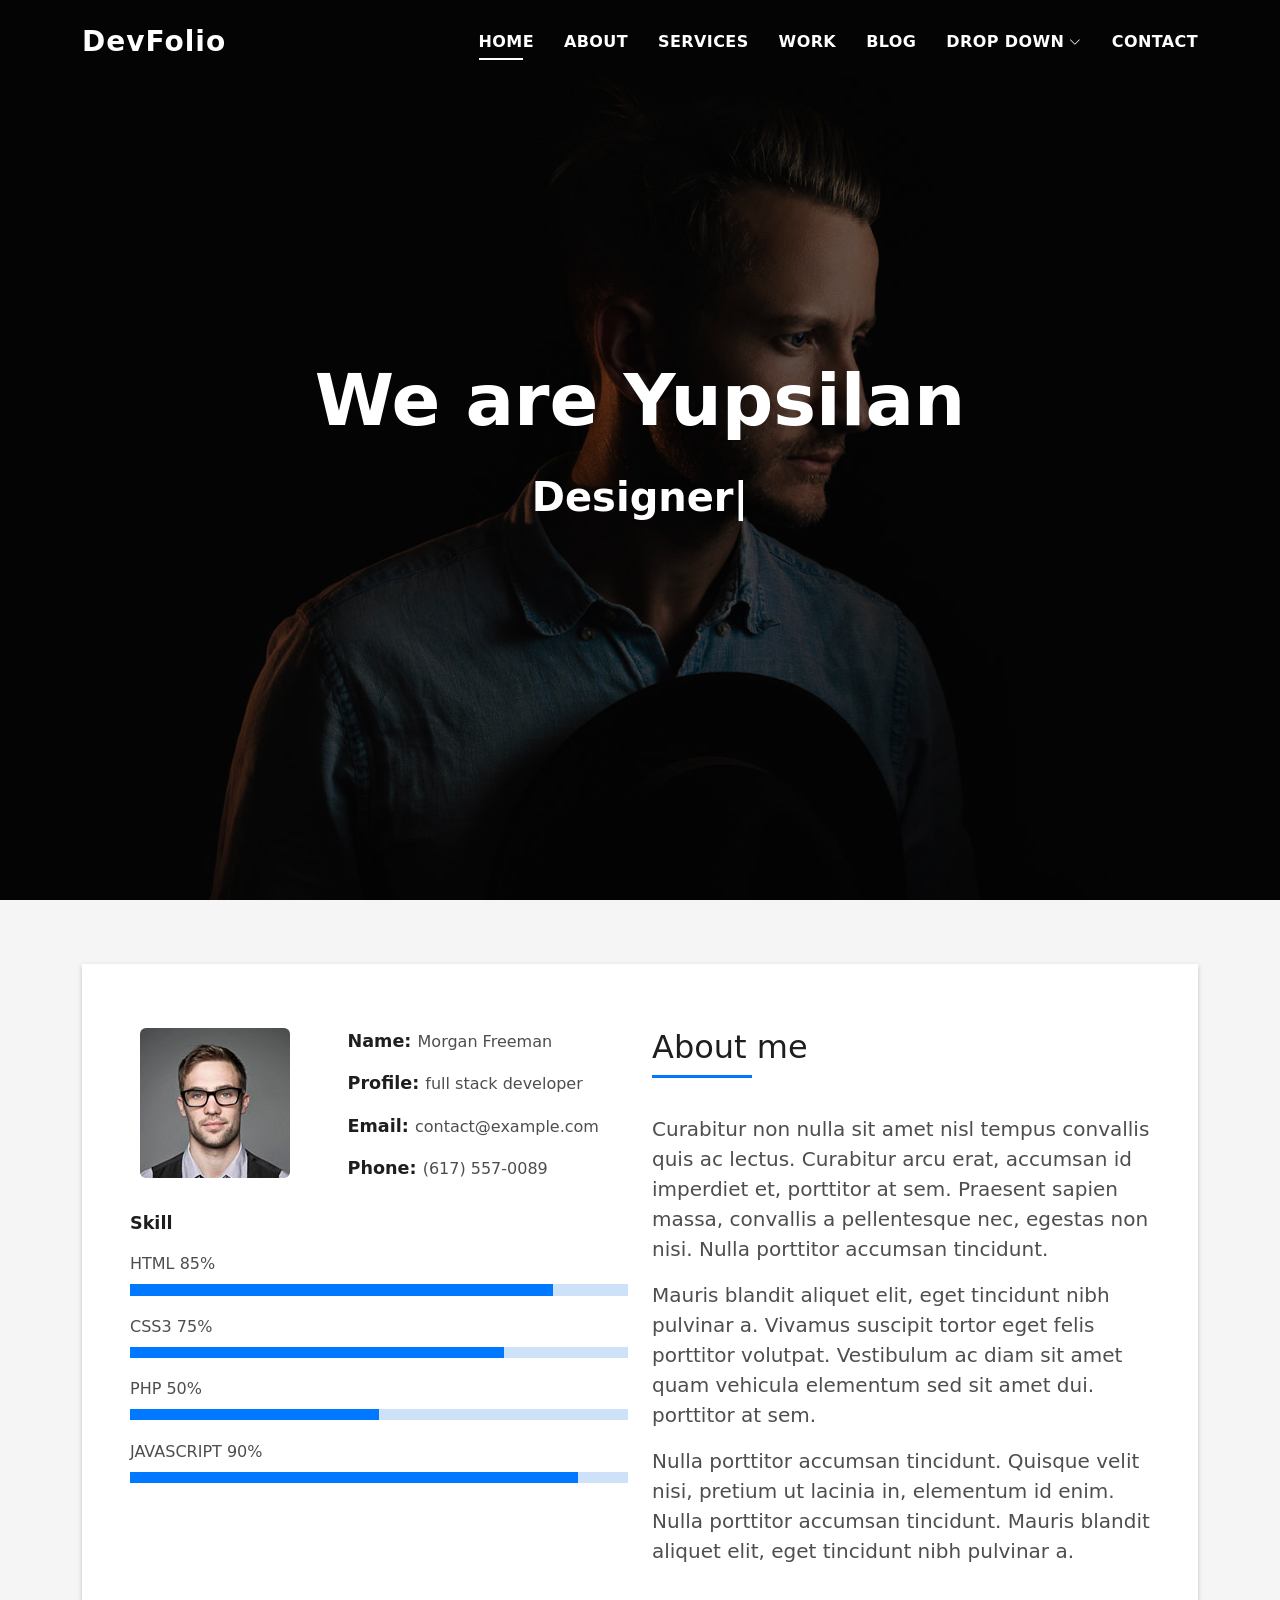
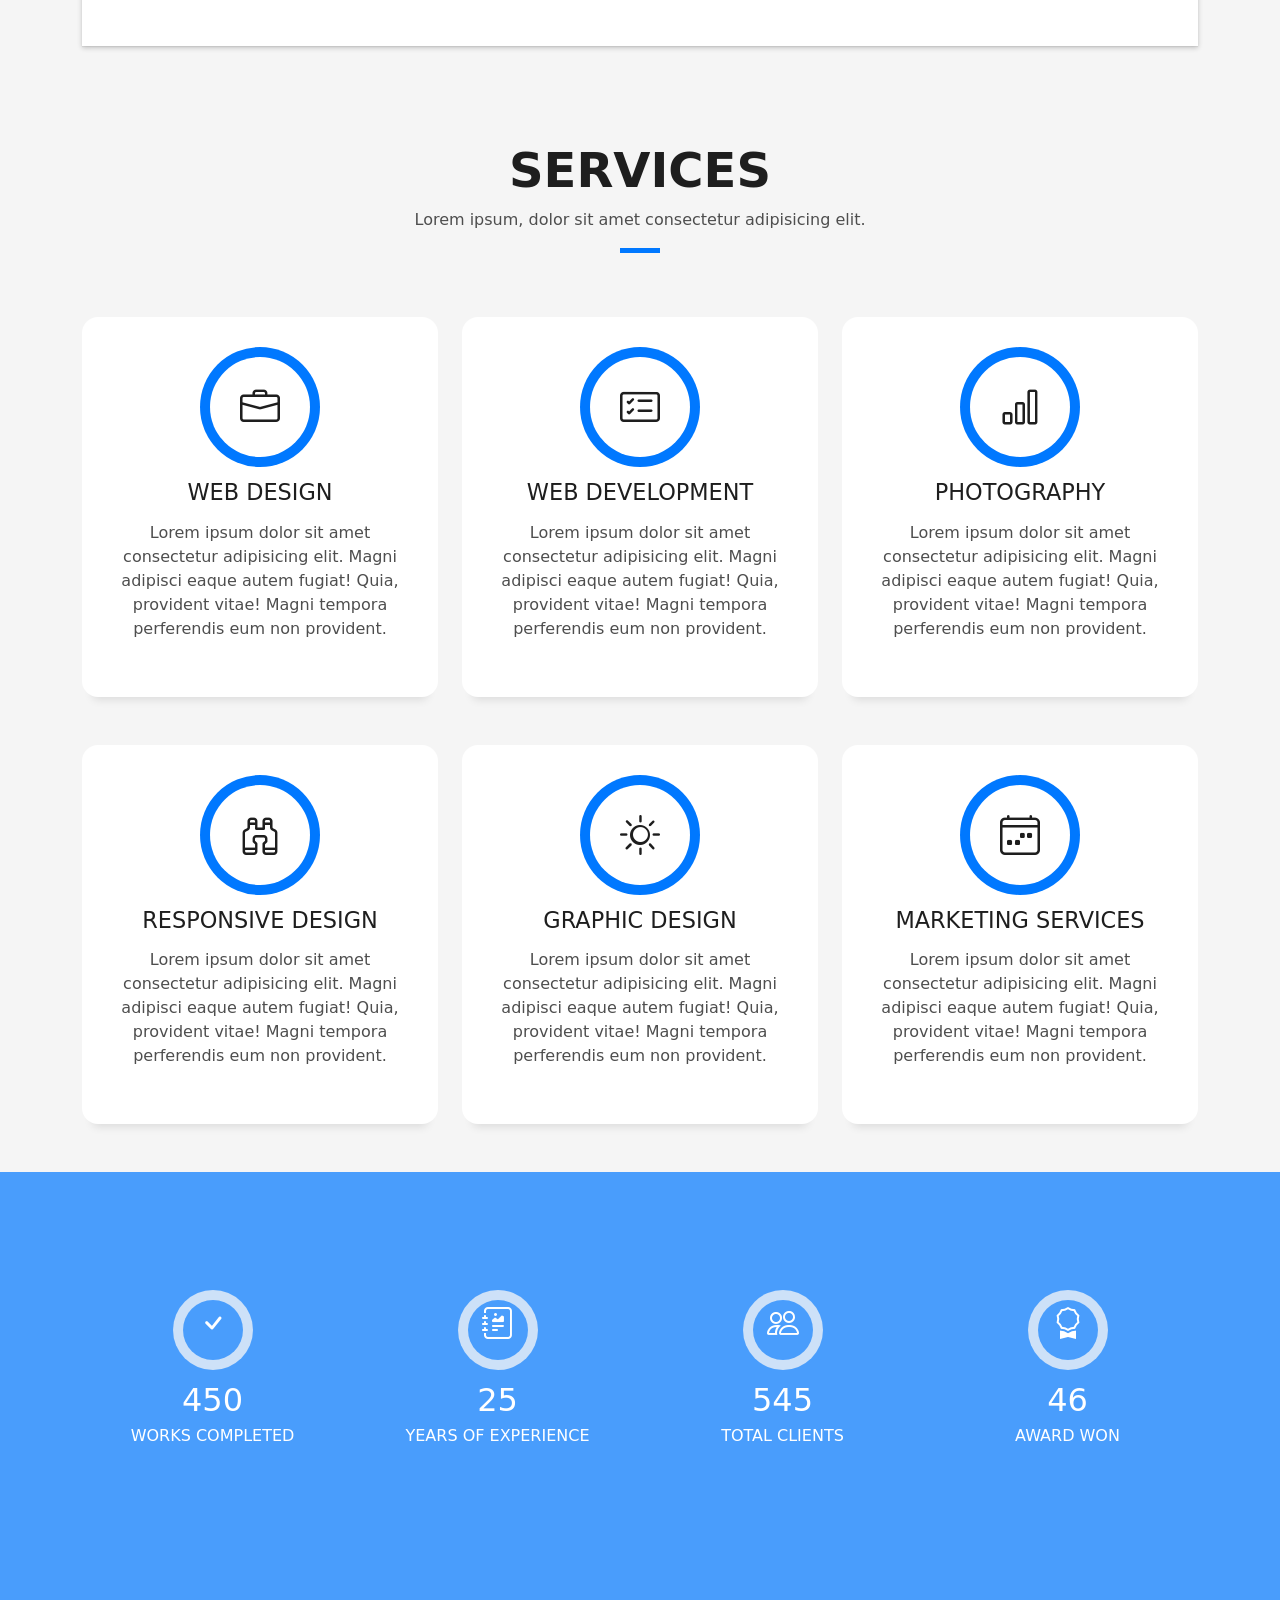
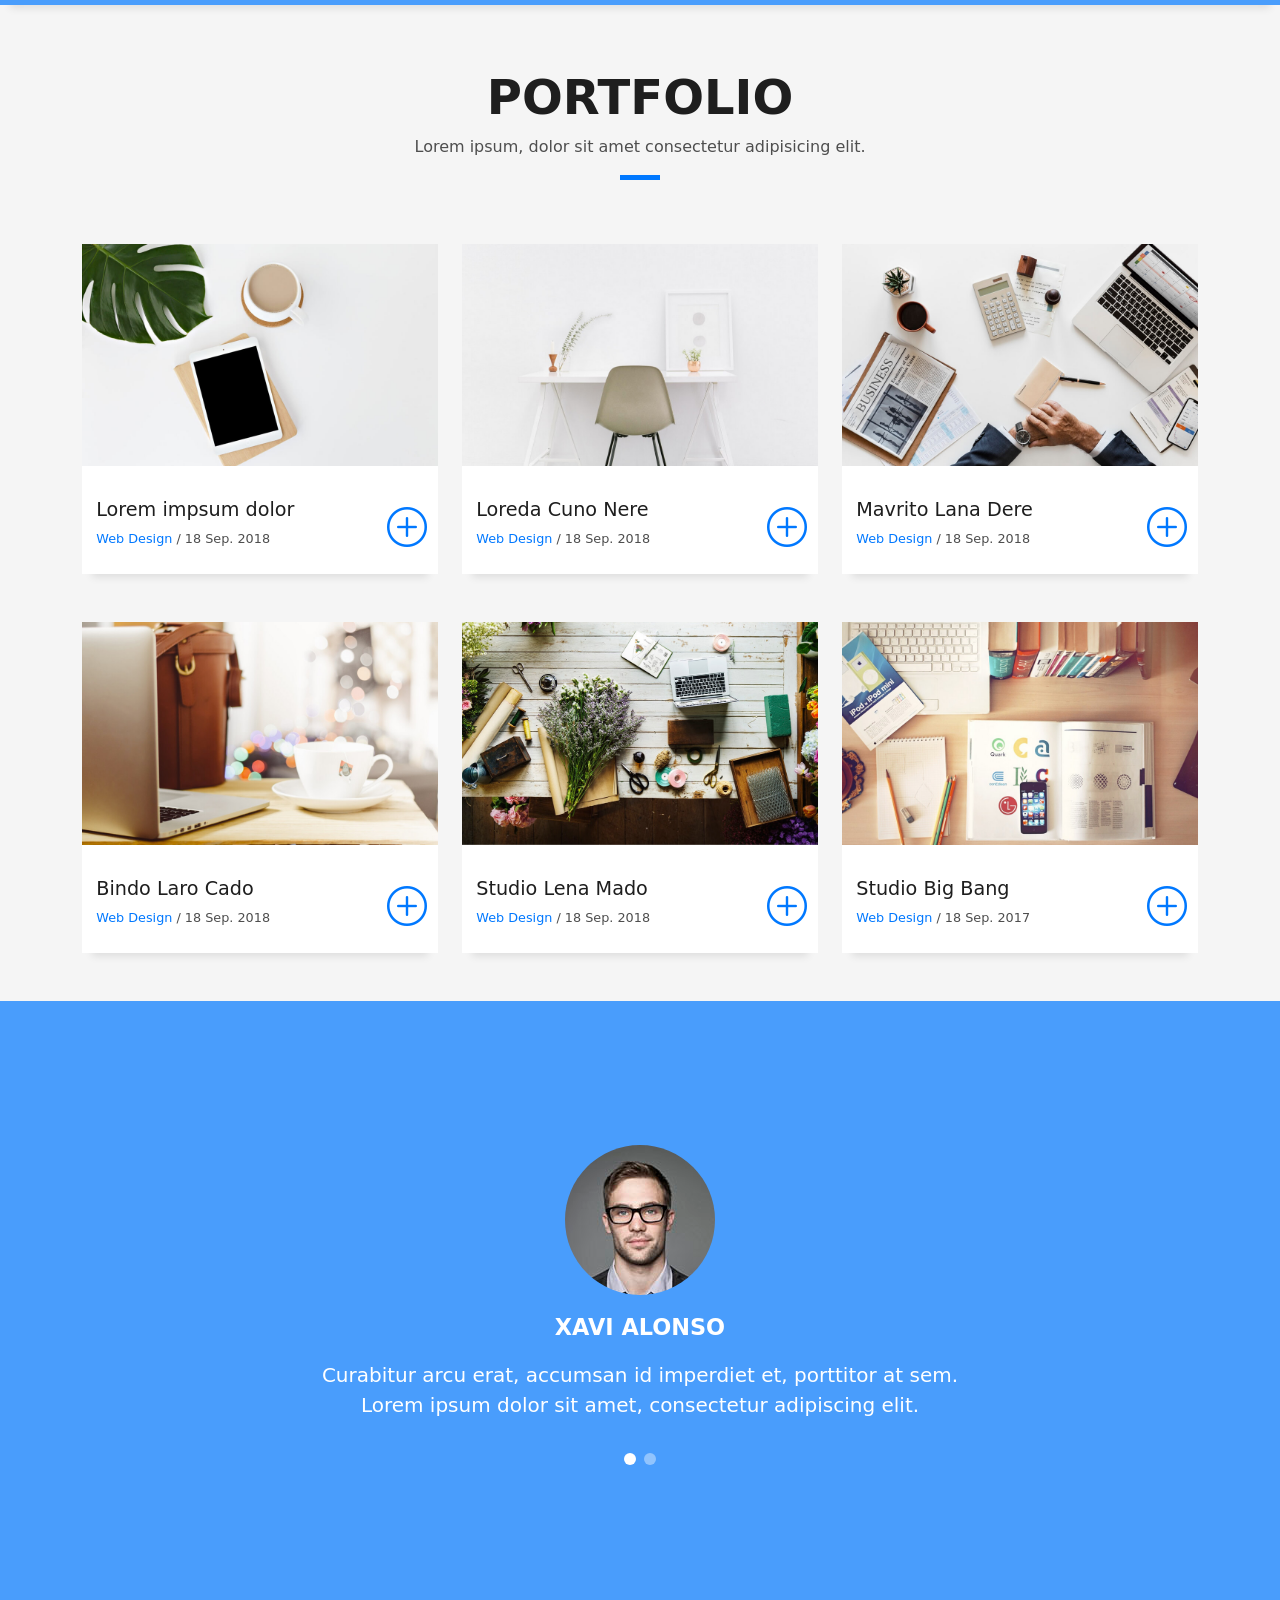
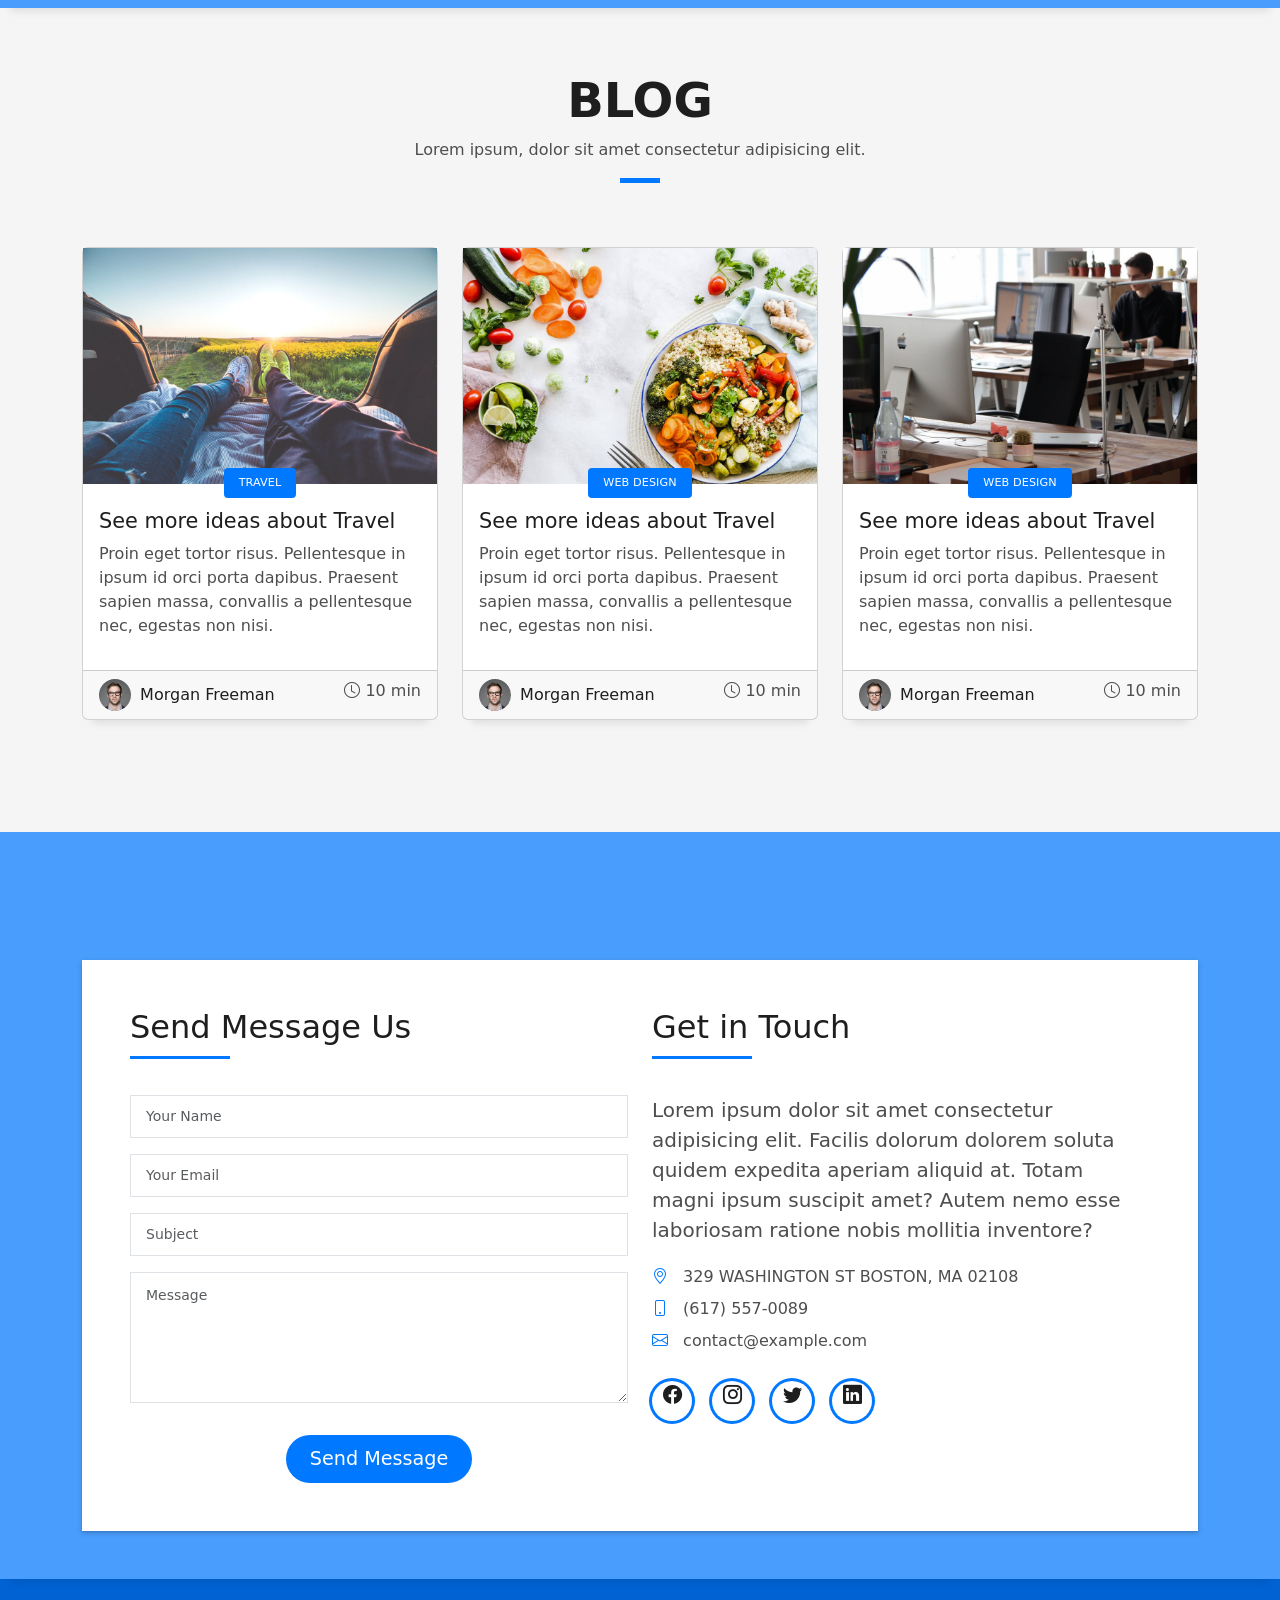
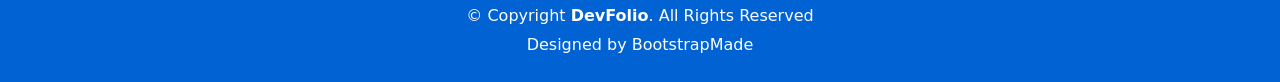
==== commit 749282d6: "Logo Push" ====
--- a/DevFolio/index.html
+++ b/DevFolio/index.html
@@ -5,7 +5,7 @@
   <meta charset="utf-8">
   <meta content="width=device-width, initial-scale=1.0" name="viewport">
 
-  <title>DevFolio Bootstrap Portfolio Template - Index</title>
+  <title>Yupsilan</title>
   <meta content="" name="description">
   <meta content="" name="keywords">
 
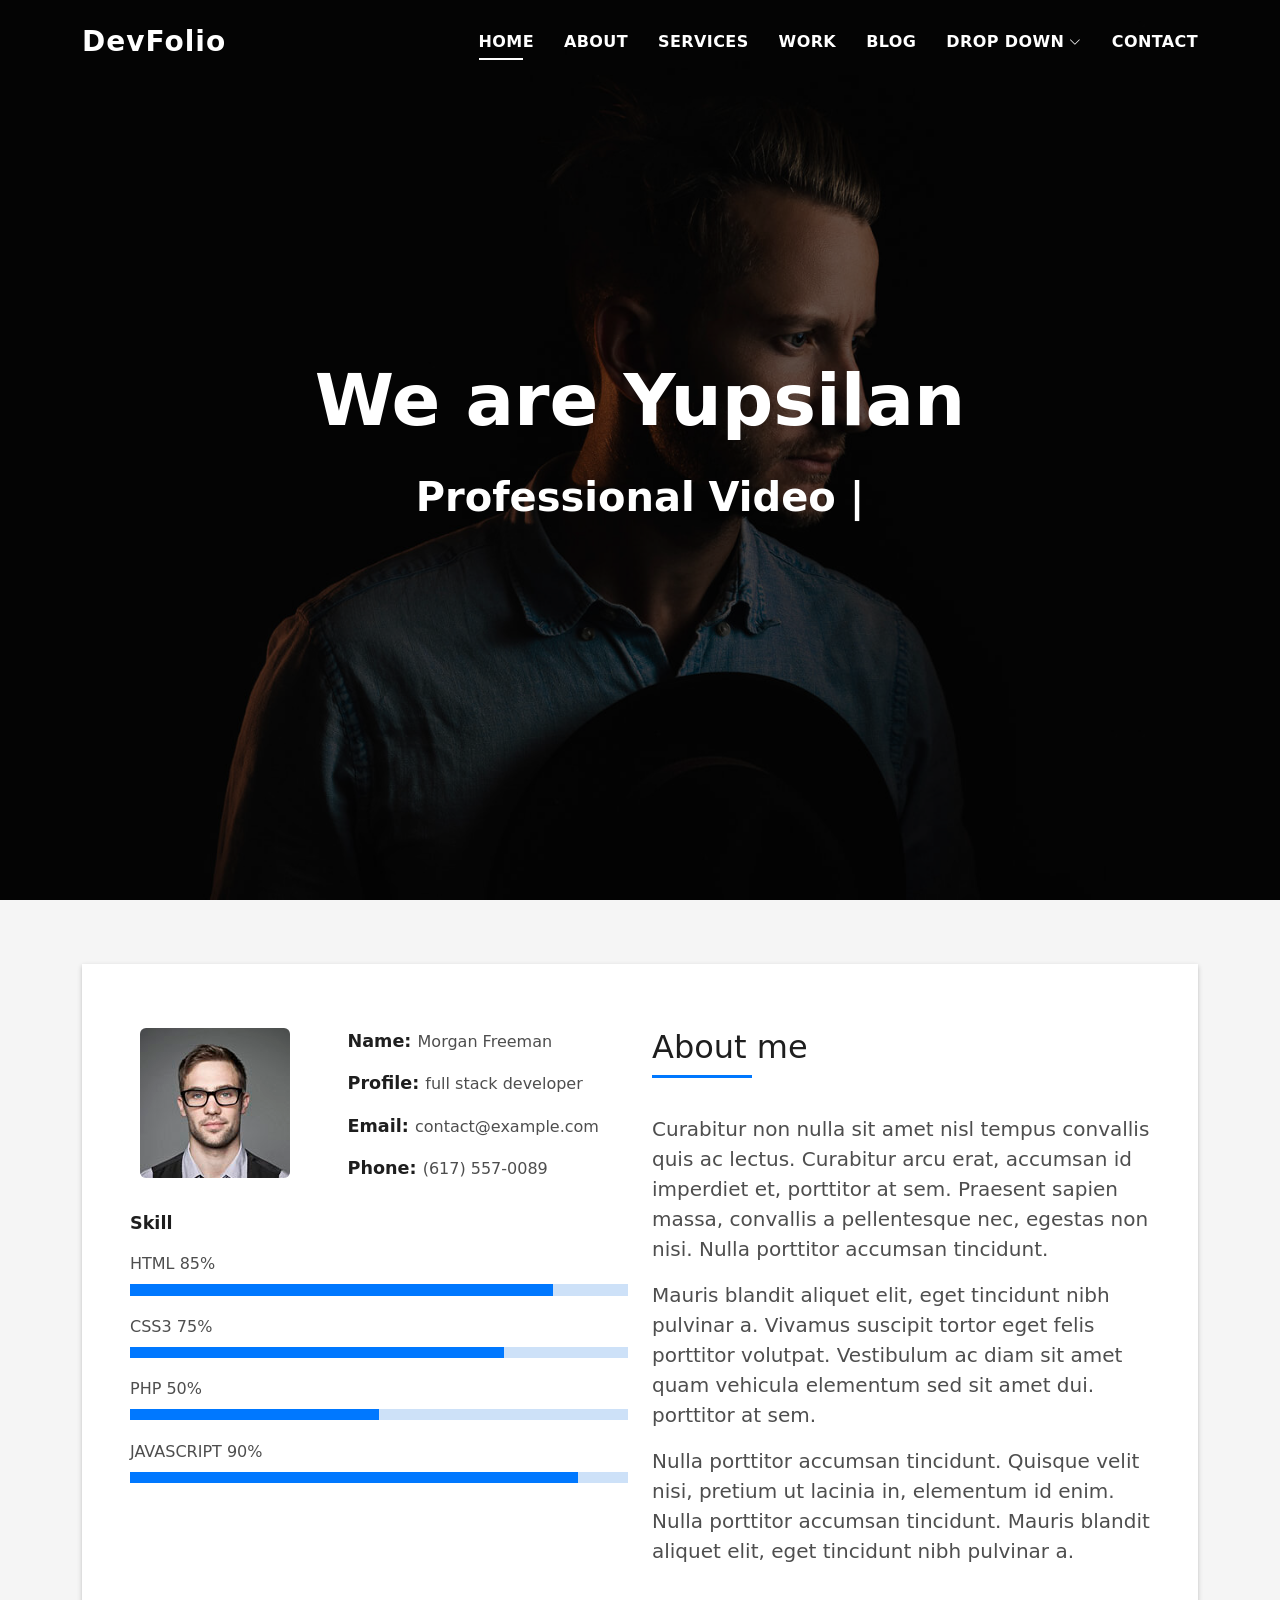
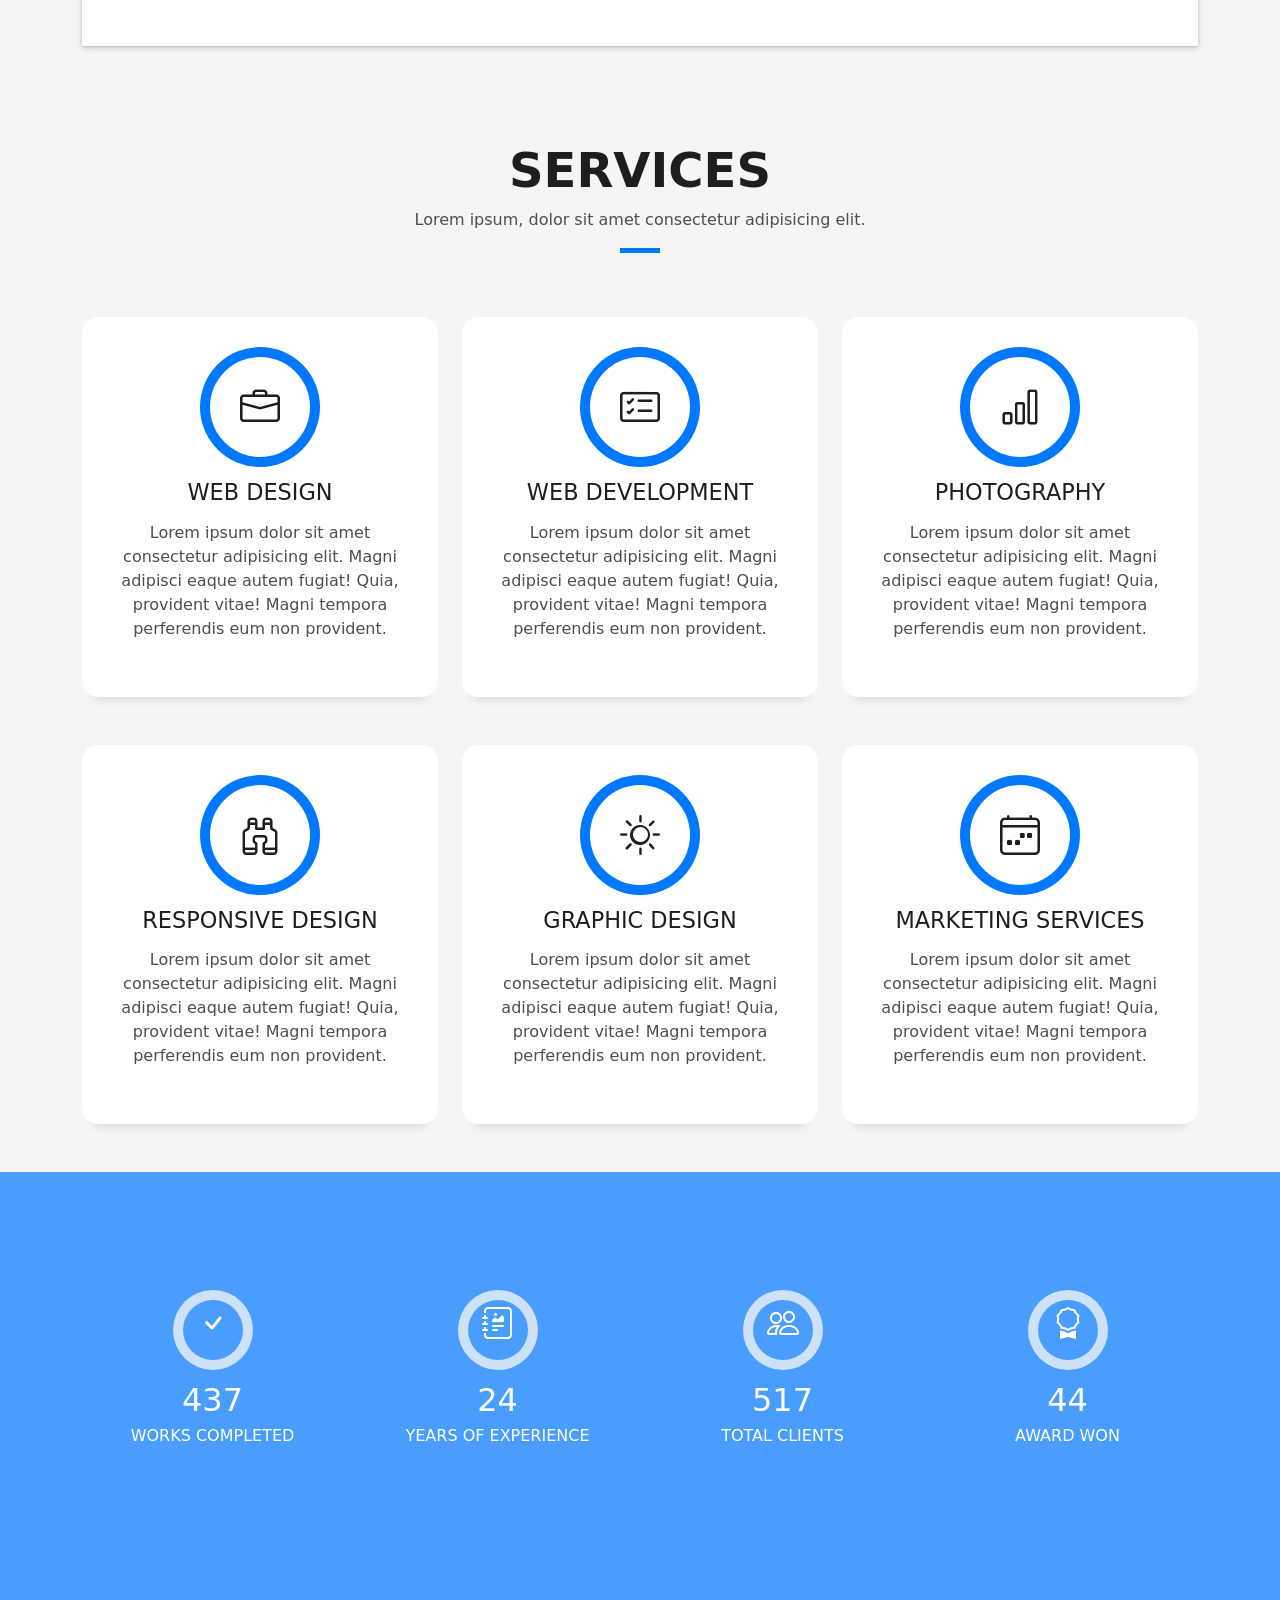
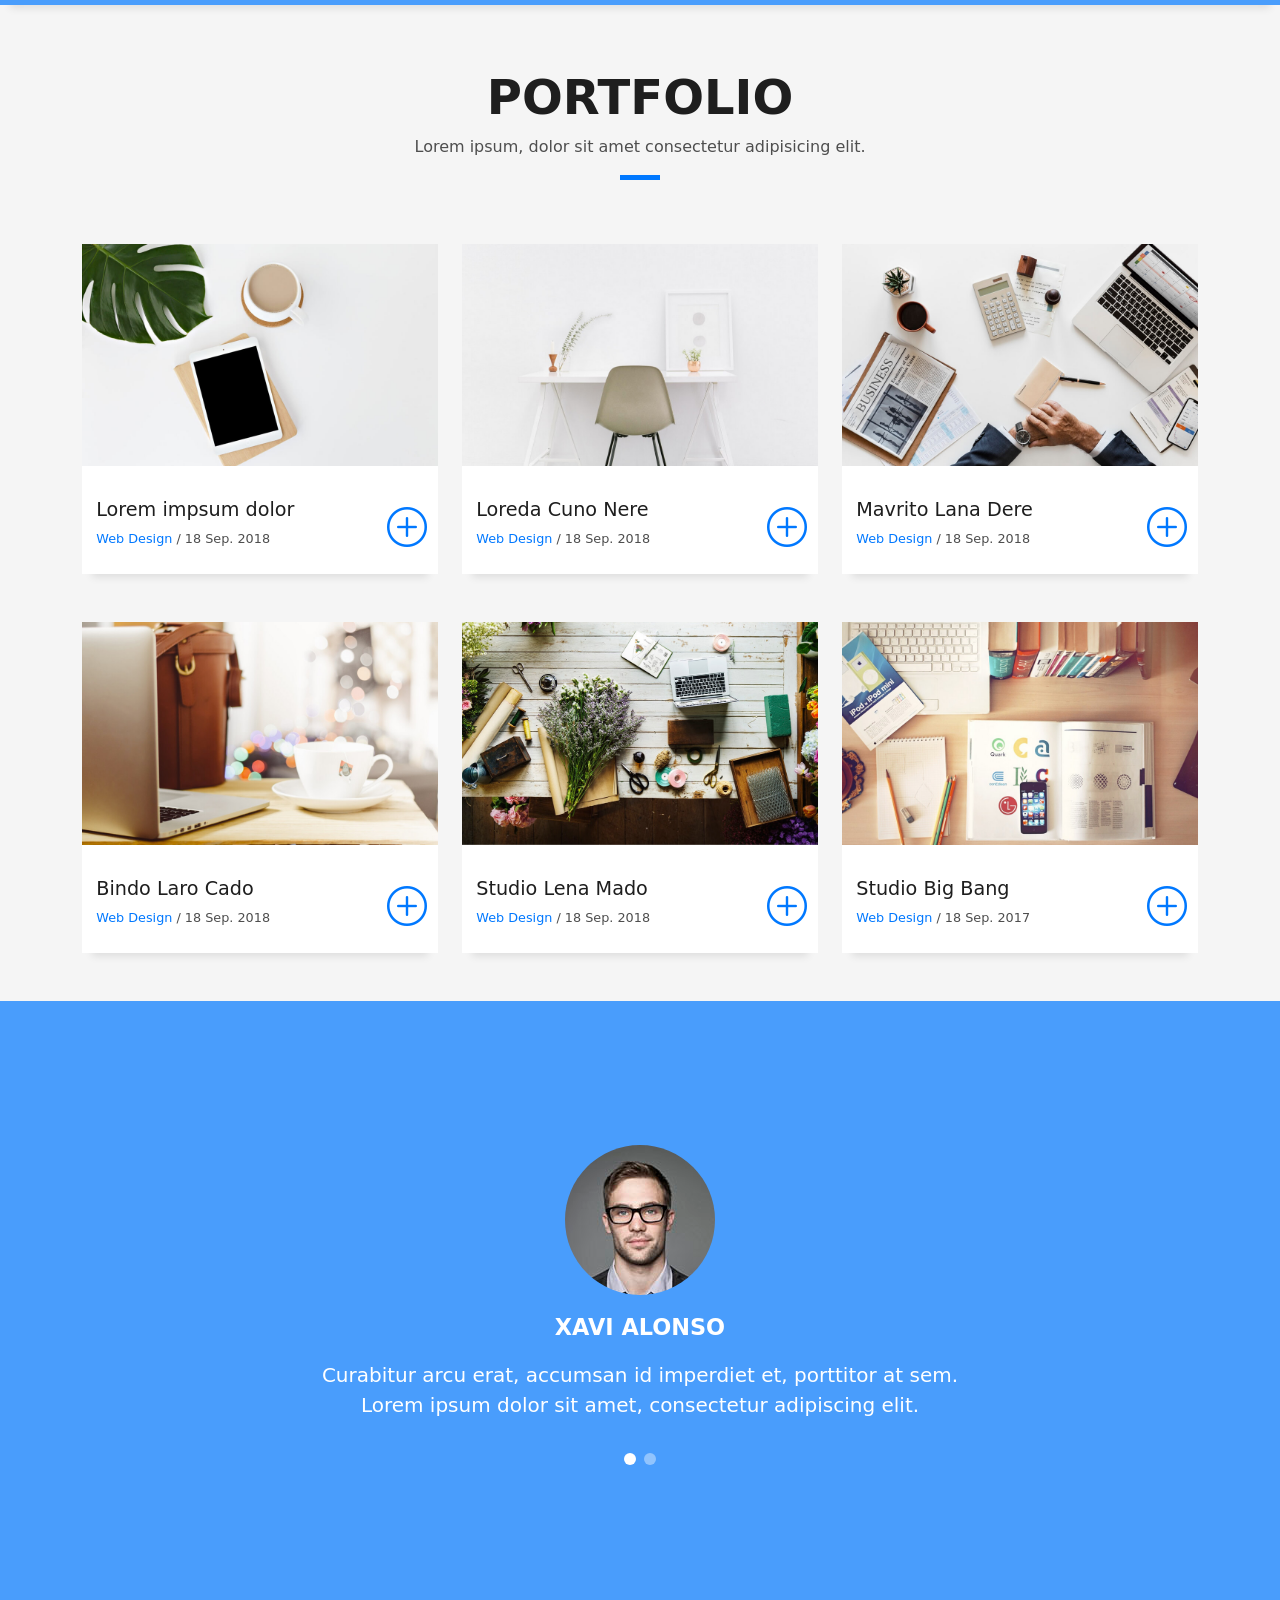
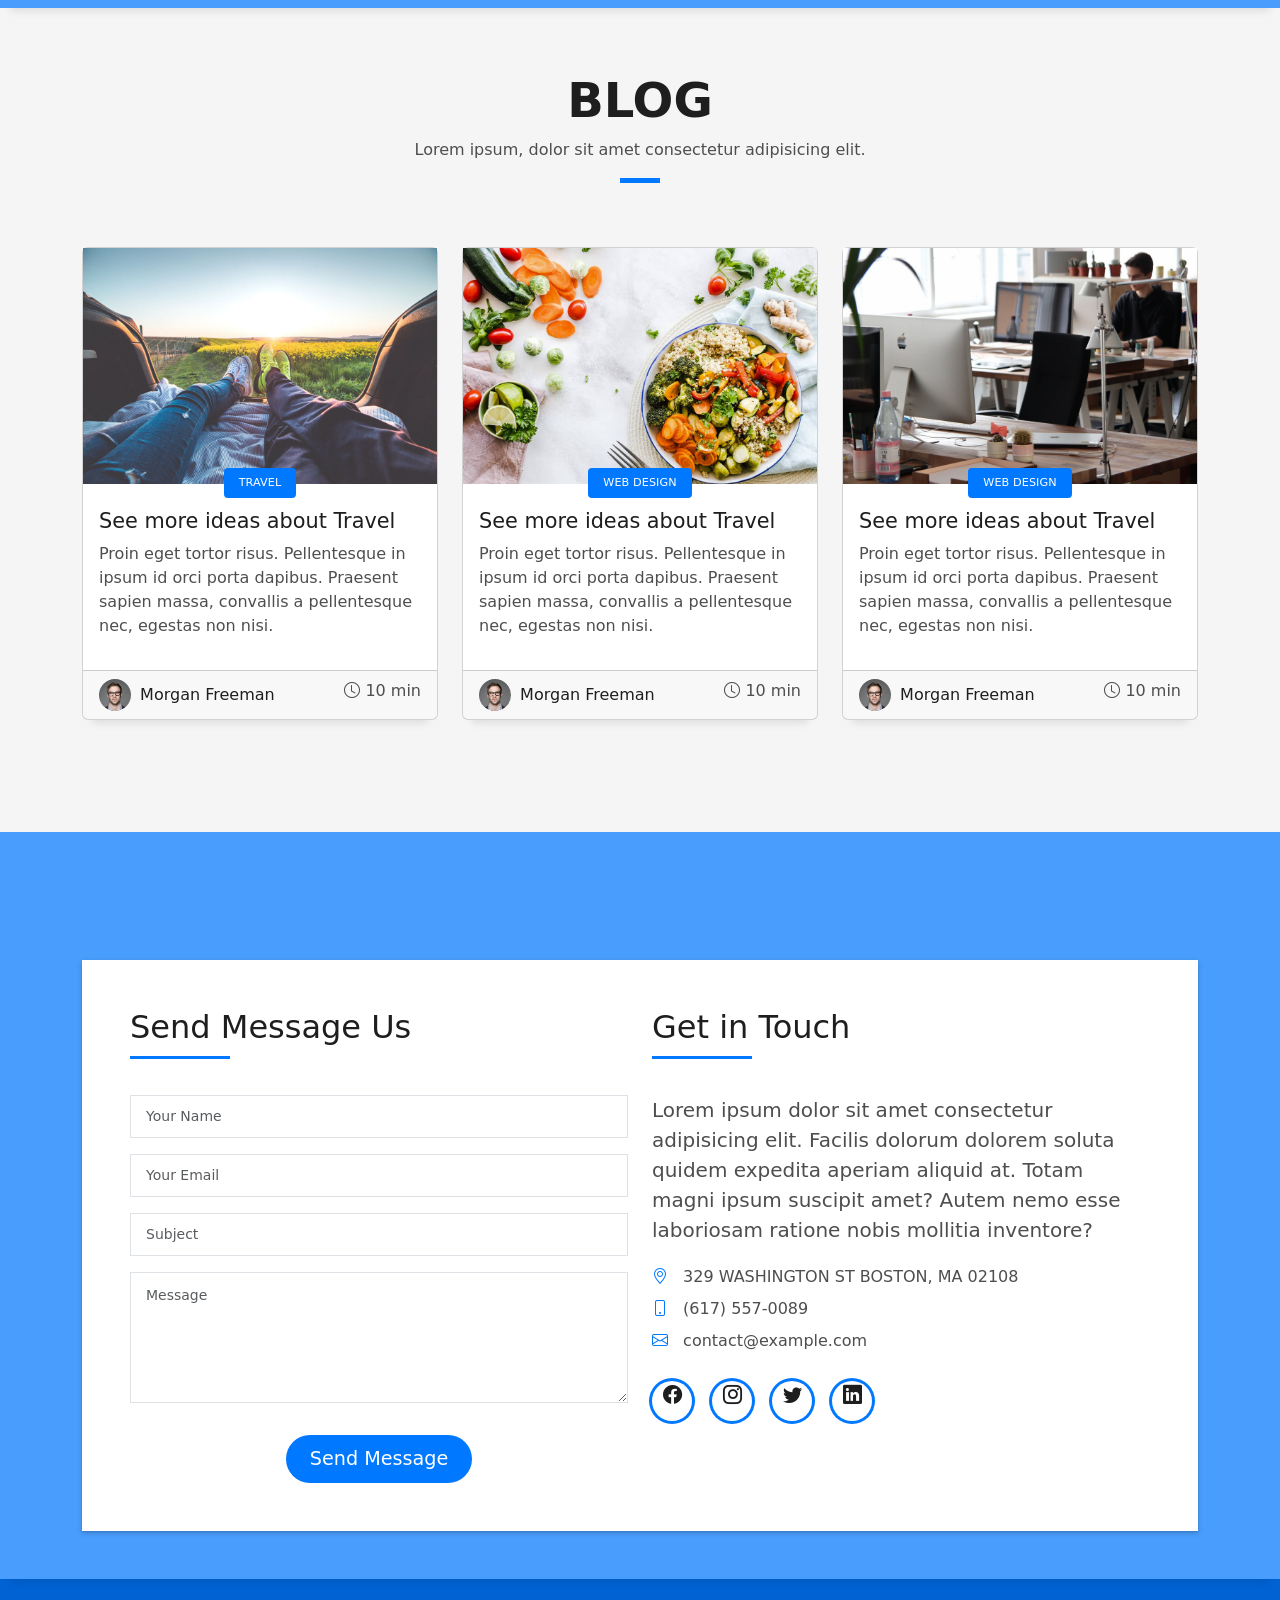
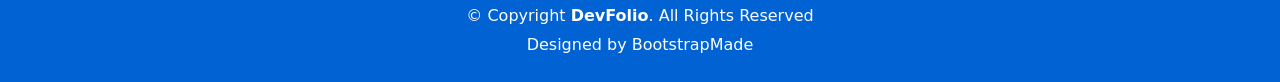
==== commit f073f79c: "Our services" ====
--- a/DevFolio/index.html
+++ b/DevFolio/index.html
@@ -81,7 +81,7 @@
         <div class="container">
           <!--<p class="display-6 color-d">Hello, world!</p>-->
           <h1 class="hero-title mb-4">We are Yupsilan</h1>
-          <p class="hero-subtitle"><span class="typed" data-typed-items="Designer, Developer, Freelancer, Photographer"></span></p>
+          <p class="hero-subtitle"><span class="typed" data-typed-items="Professional Video Editing, Motion Graphics, Social Media Edits, Commercial Editing"></span></p>
           <!-- <p class="pt-3"><a class="btn btn-primary btn js-scroll px-4" href="#about" role="button">Learn More</a></p> -->
         </div>
       </div>
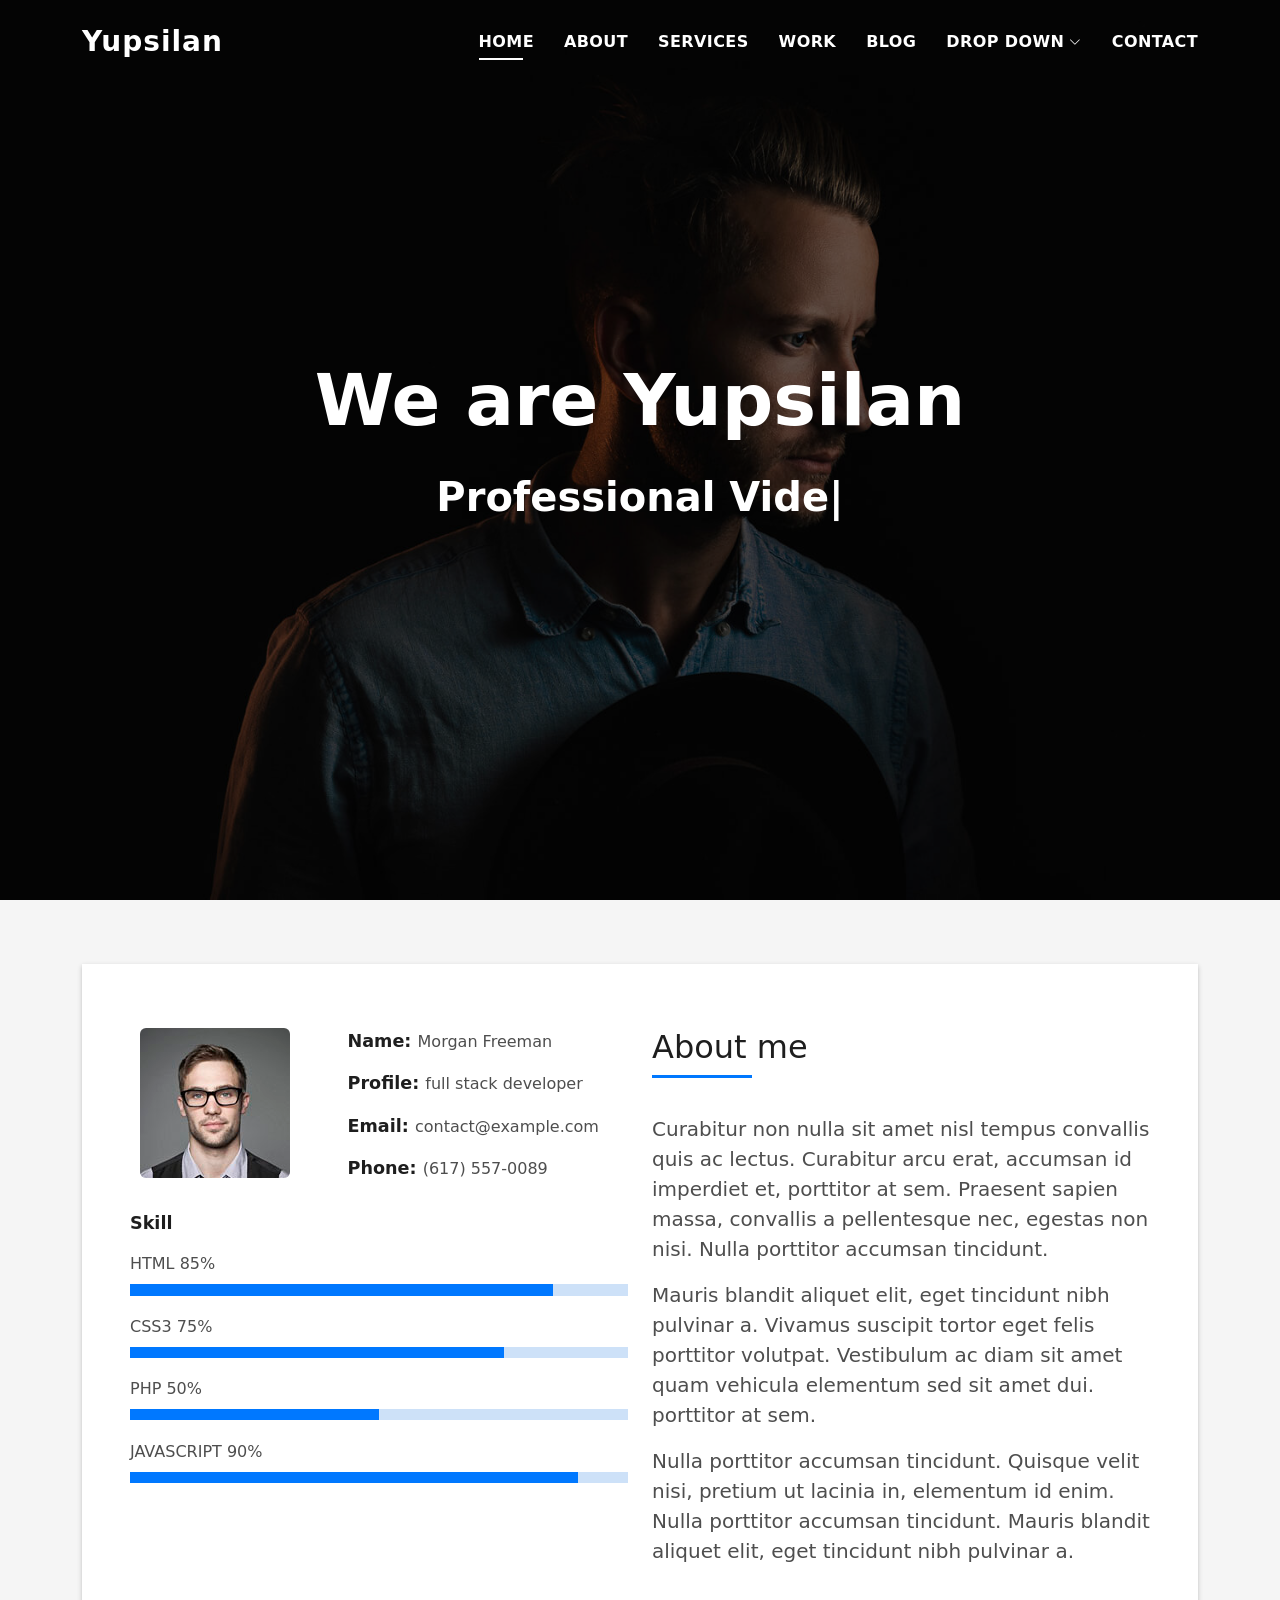
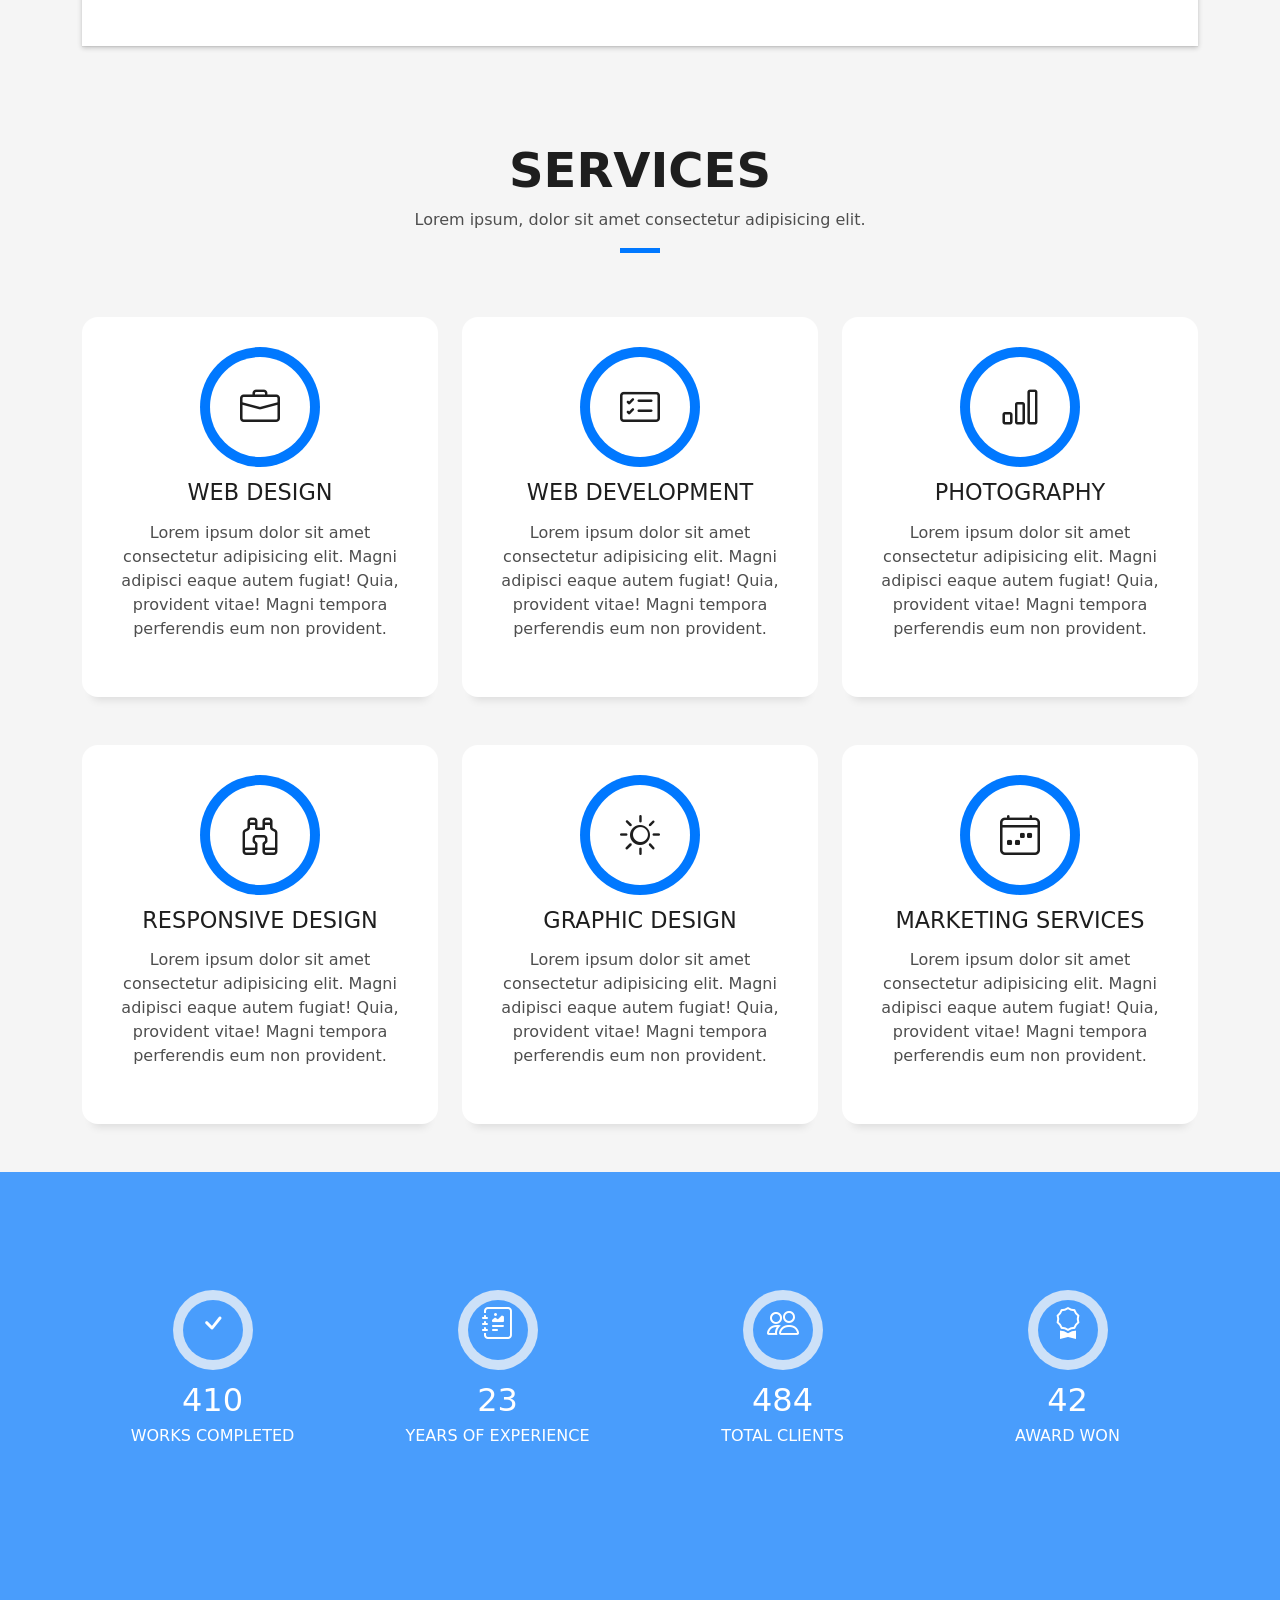
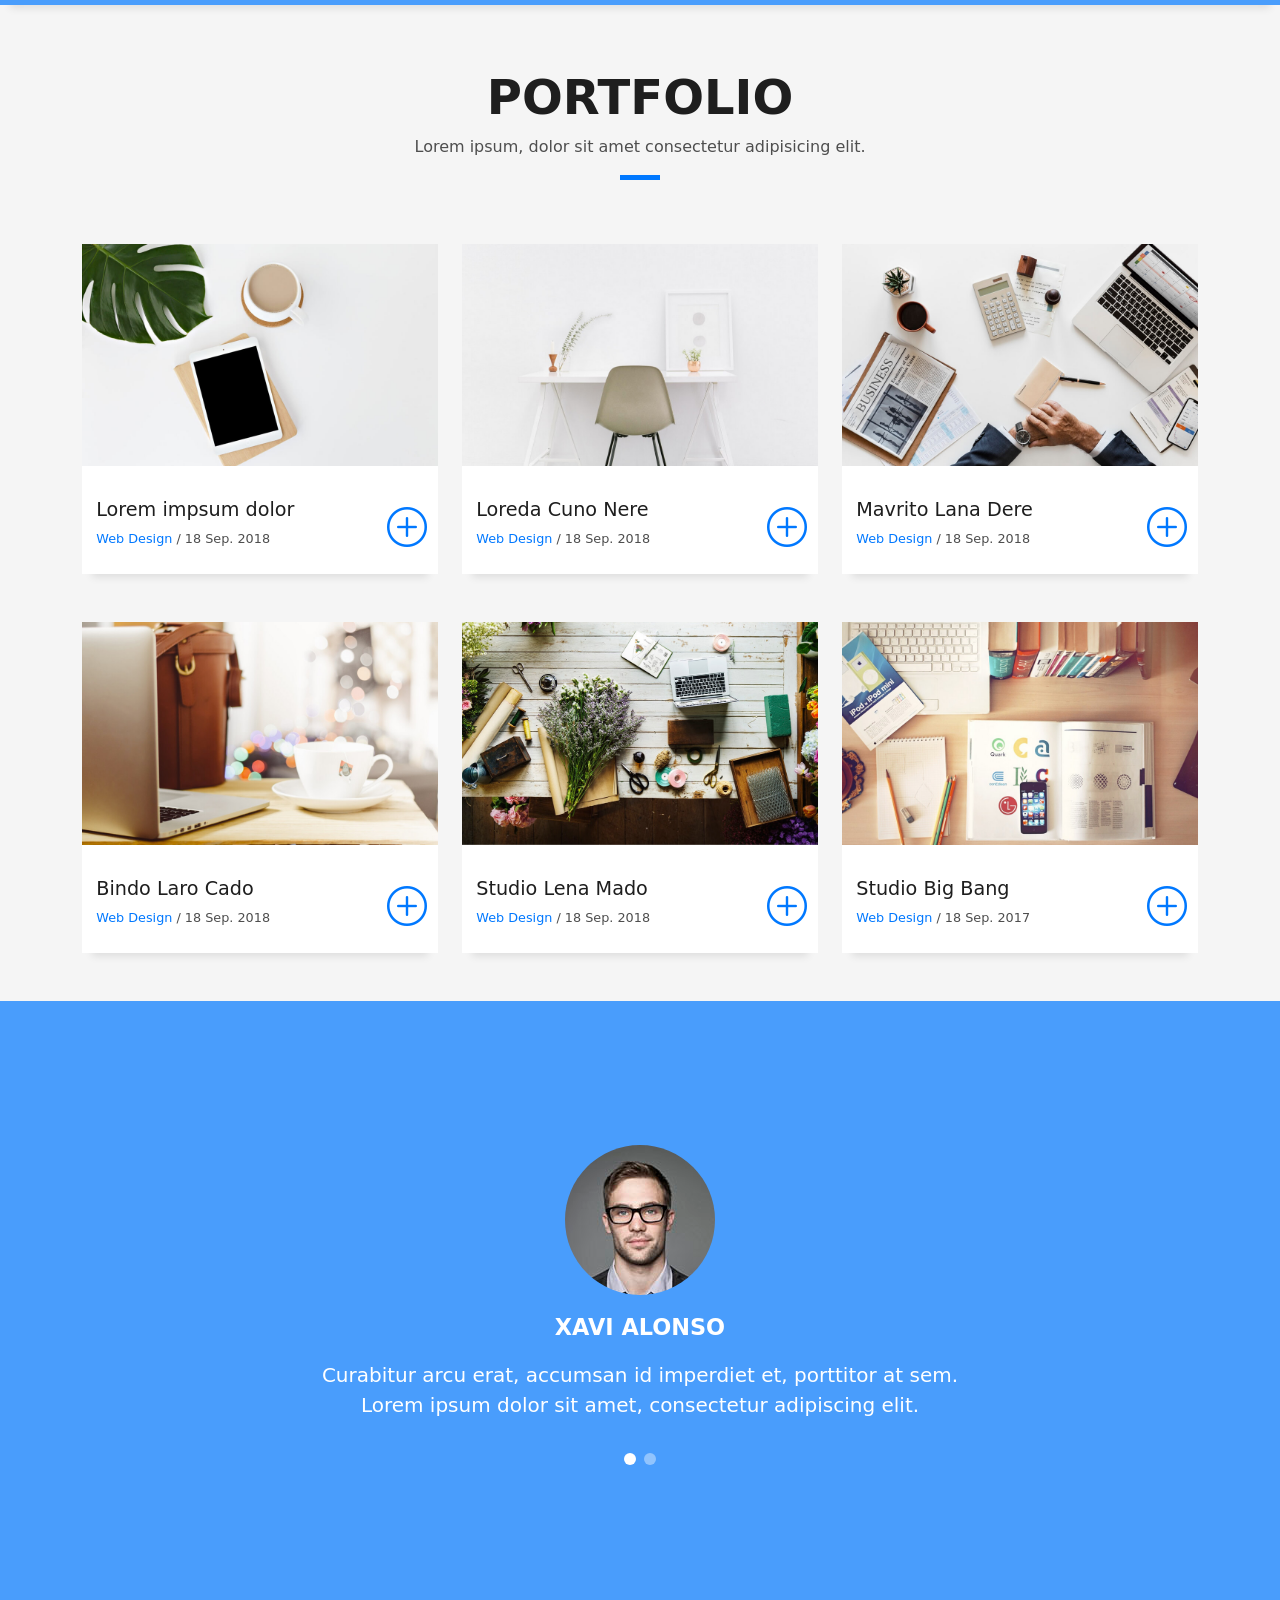
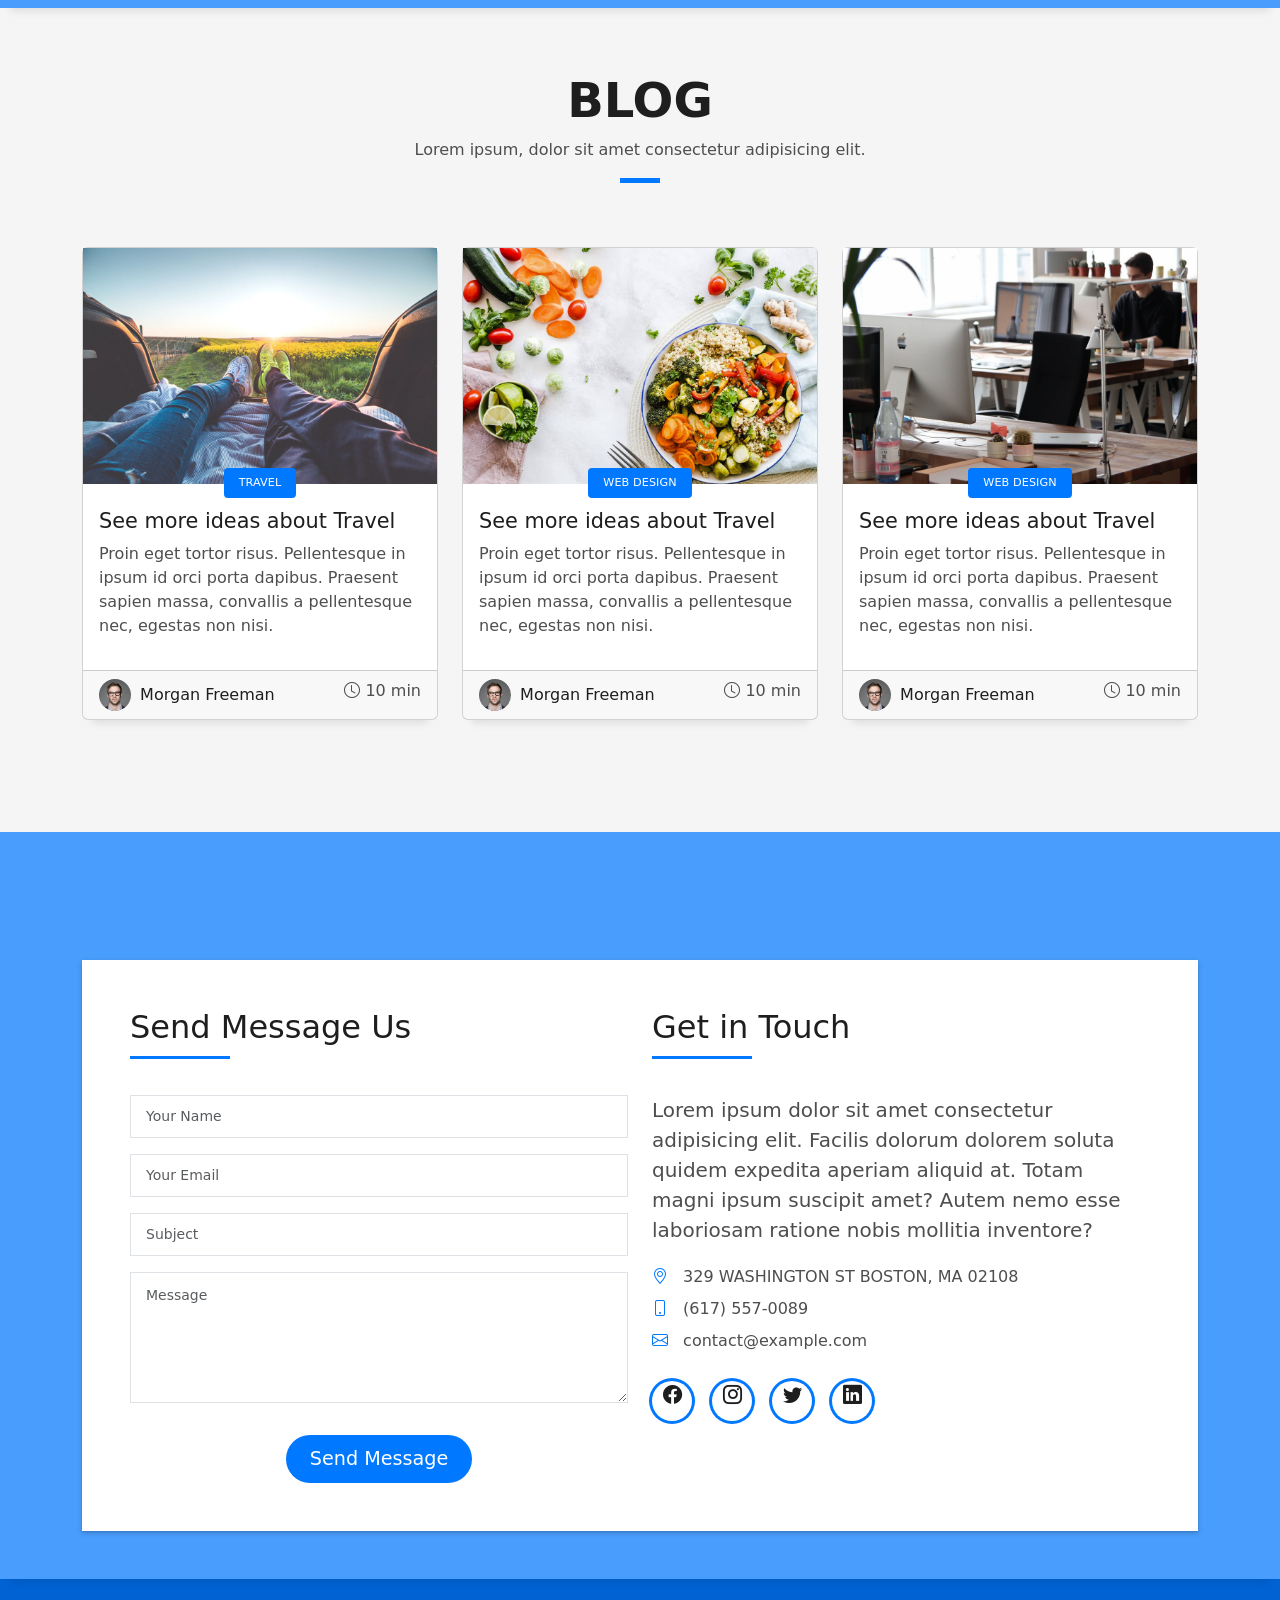
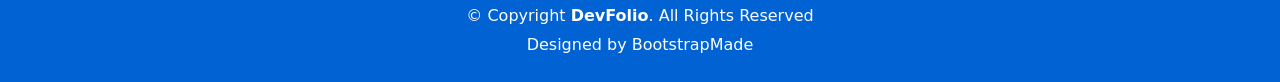
==== commit 78ee767e: "Yupsilan header" ====
--- a/DevFolio/index.html
+++ b/DevFolio/index.html
@@ -37,7 +37,7 @@
   <header id="header" class="fixed-top">
     <div class="container d-flex align-items-center justify-content-between">
 
-      <h1 class="logo"><a href="index.html">DevFolio</a></h1>
+      <h1 class="logo"><a href="index.html">Yupsilan</a></h1>
       <!-- Uncomment below if you prefer to use an image logo -->
       <!-- <a href="index.html" class="logo"><img src="assets/img/logo.png" alt="" class="img-fluid"></a>-->
 
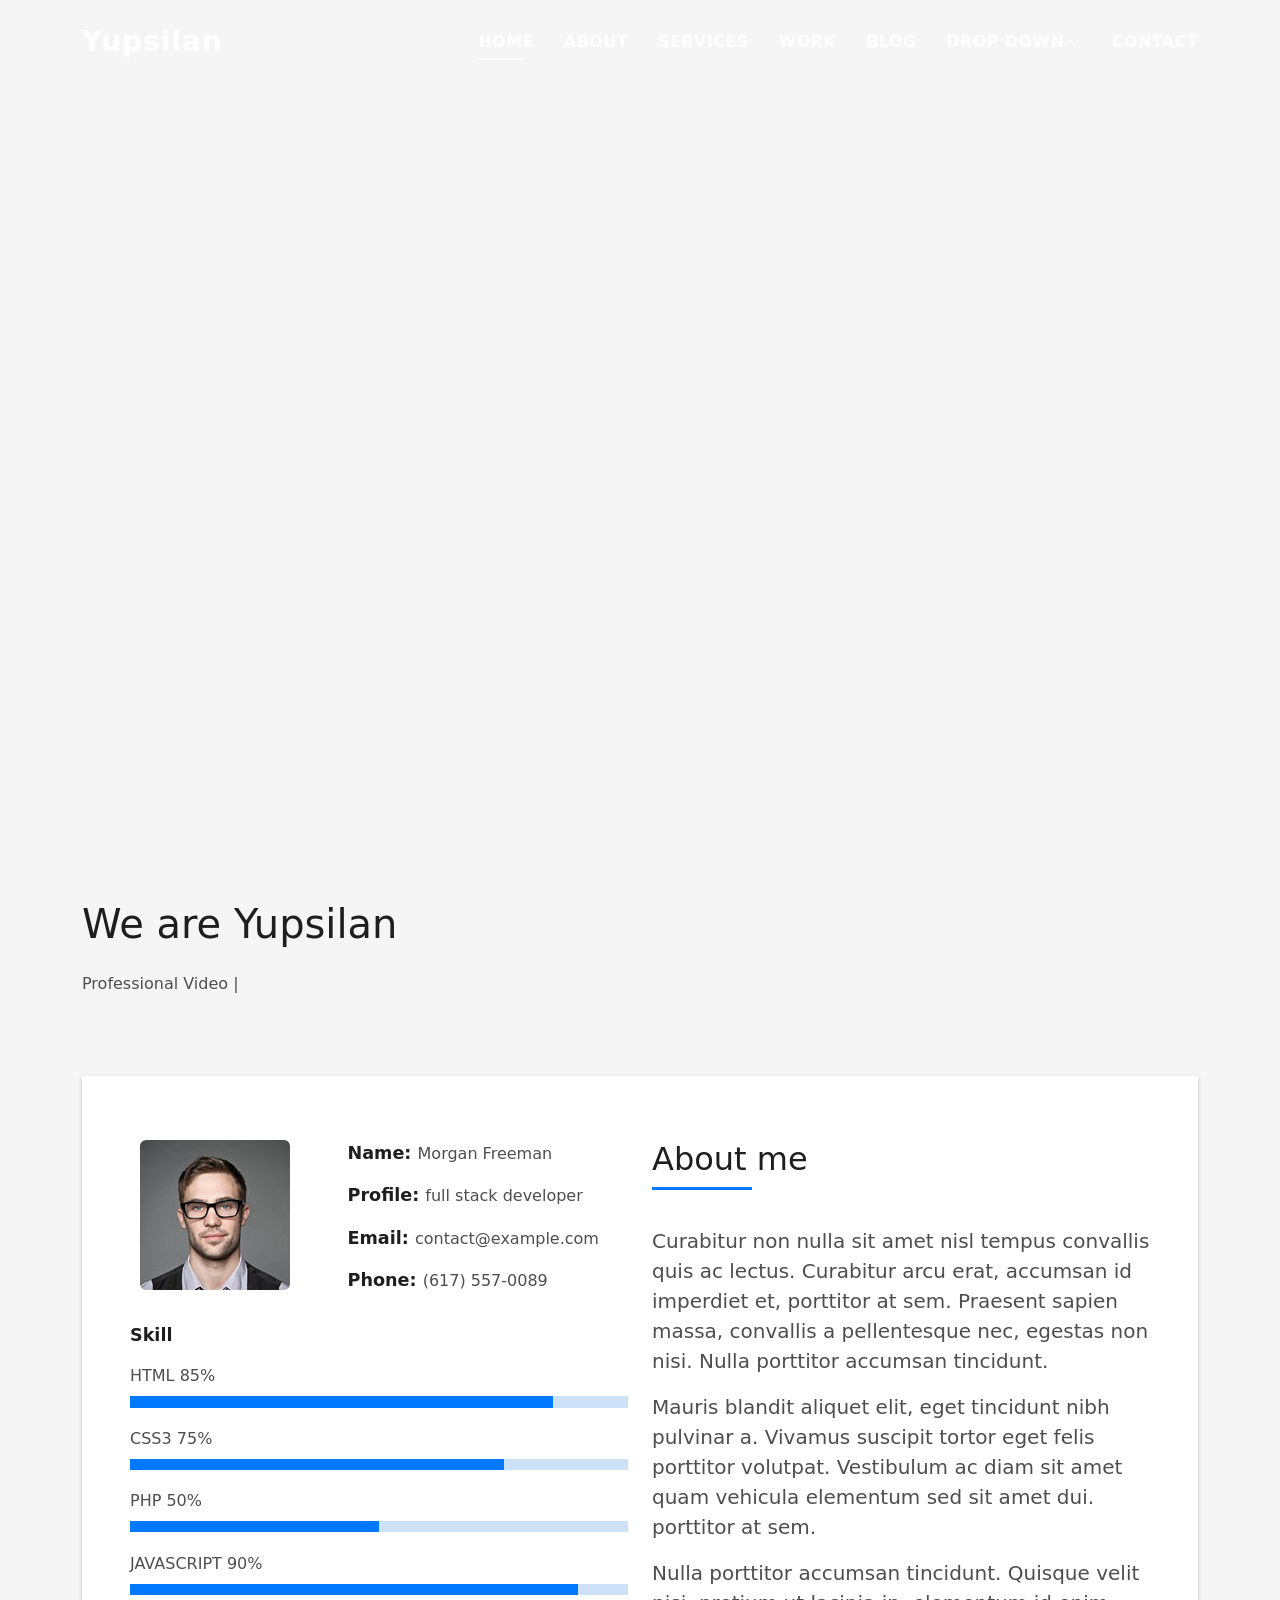
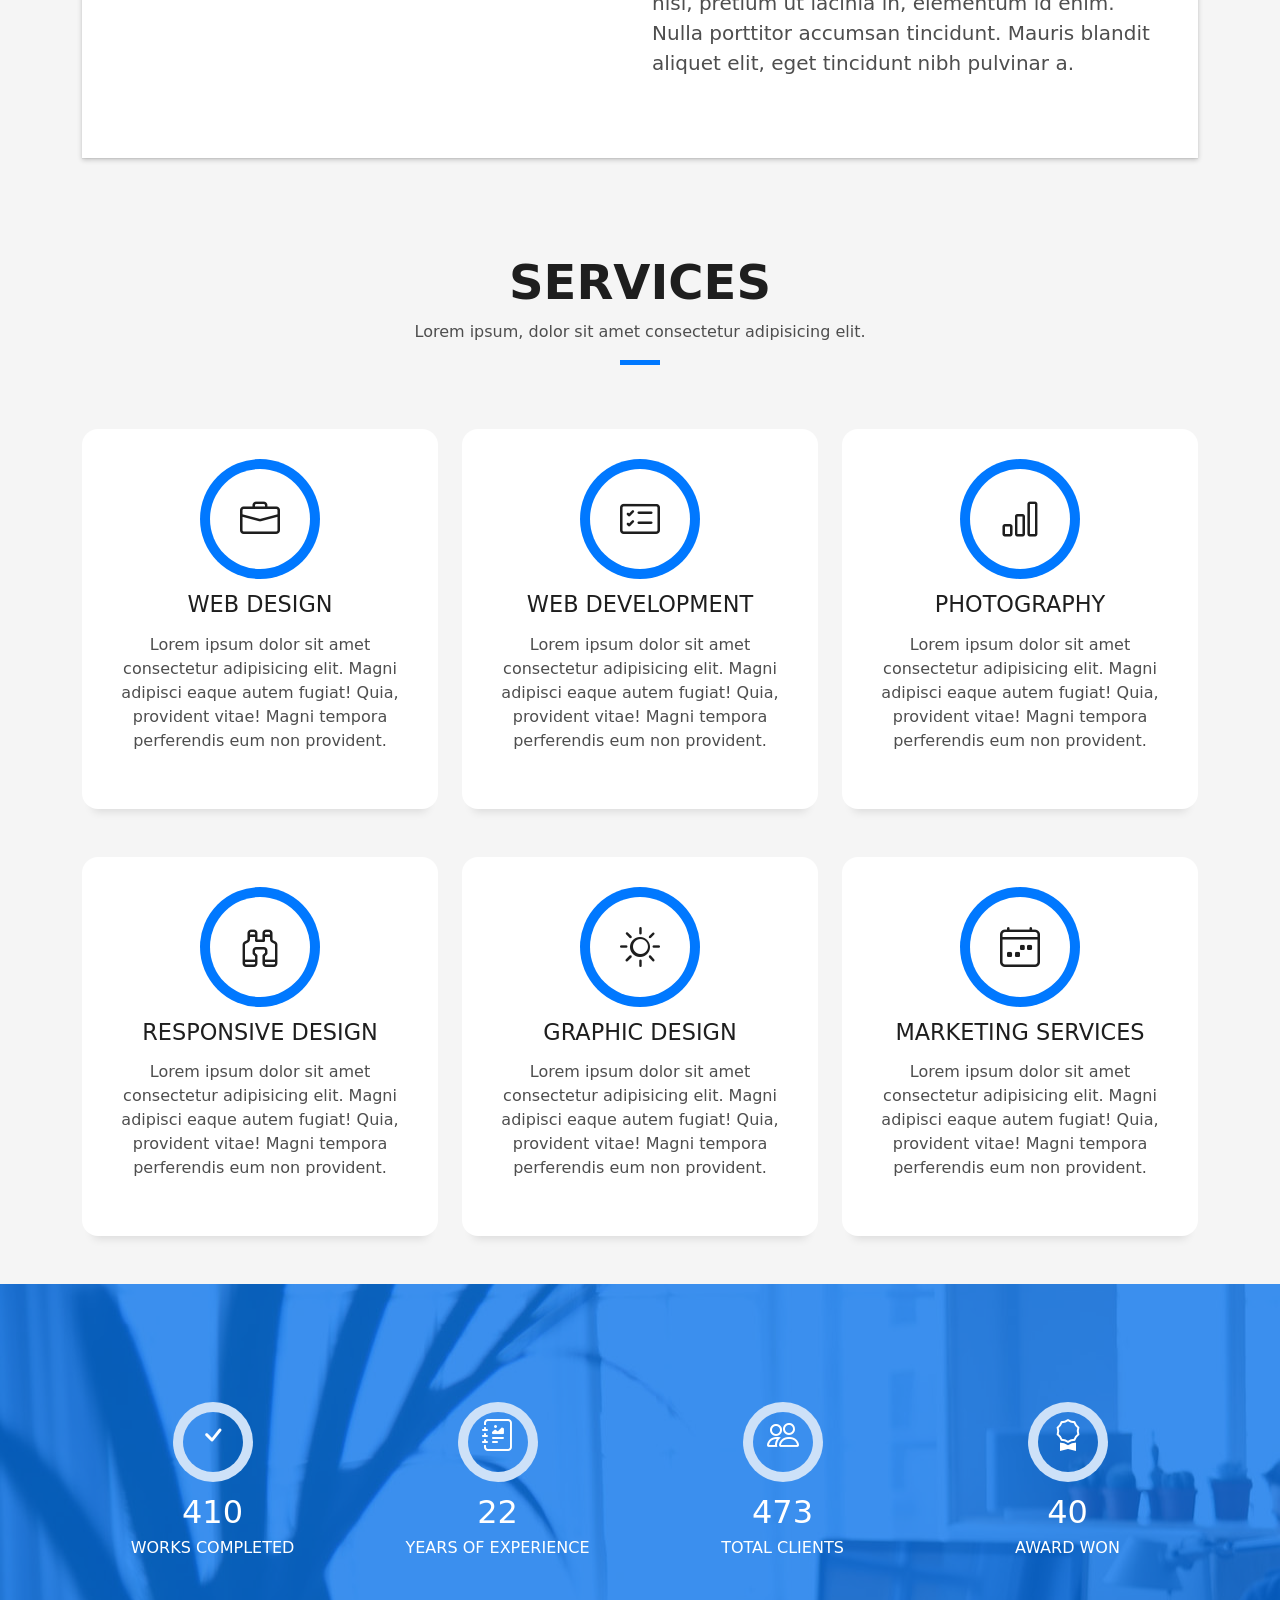
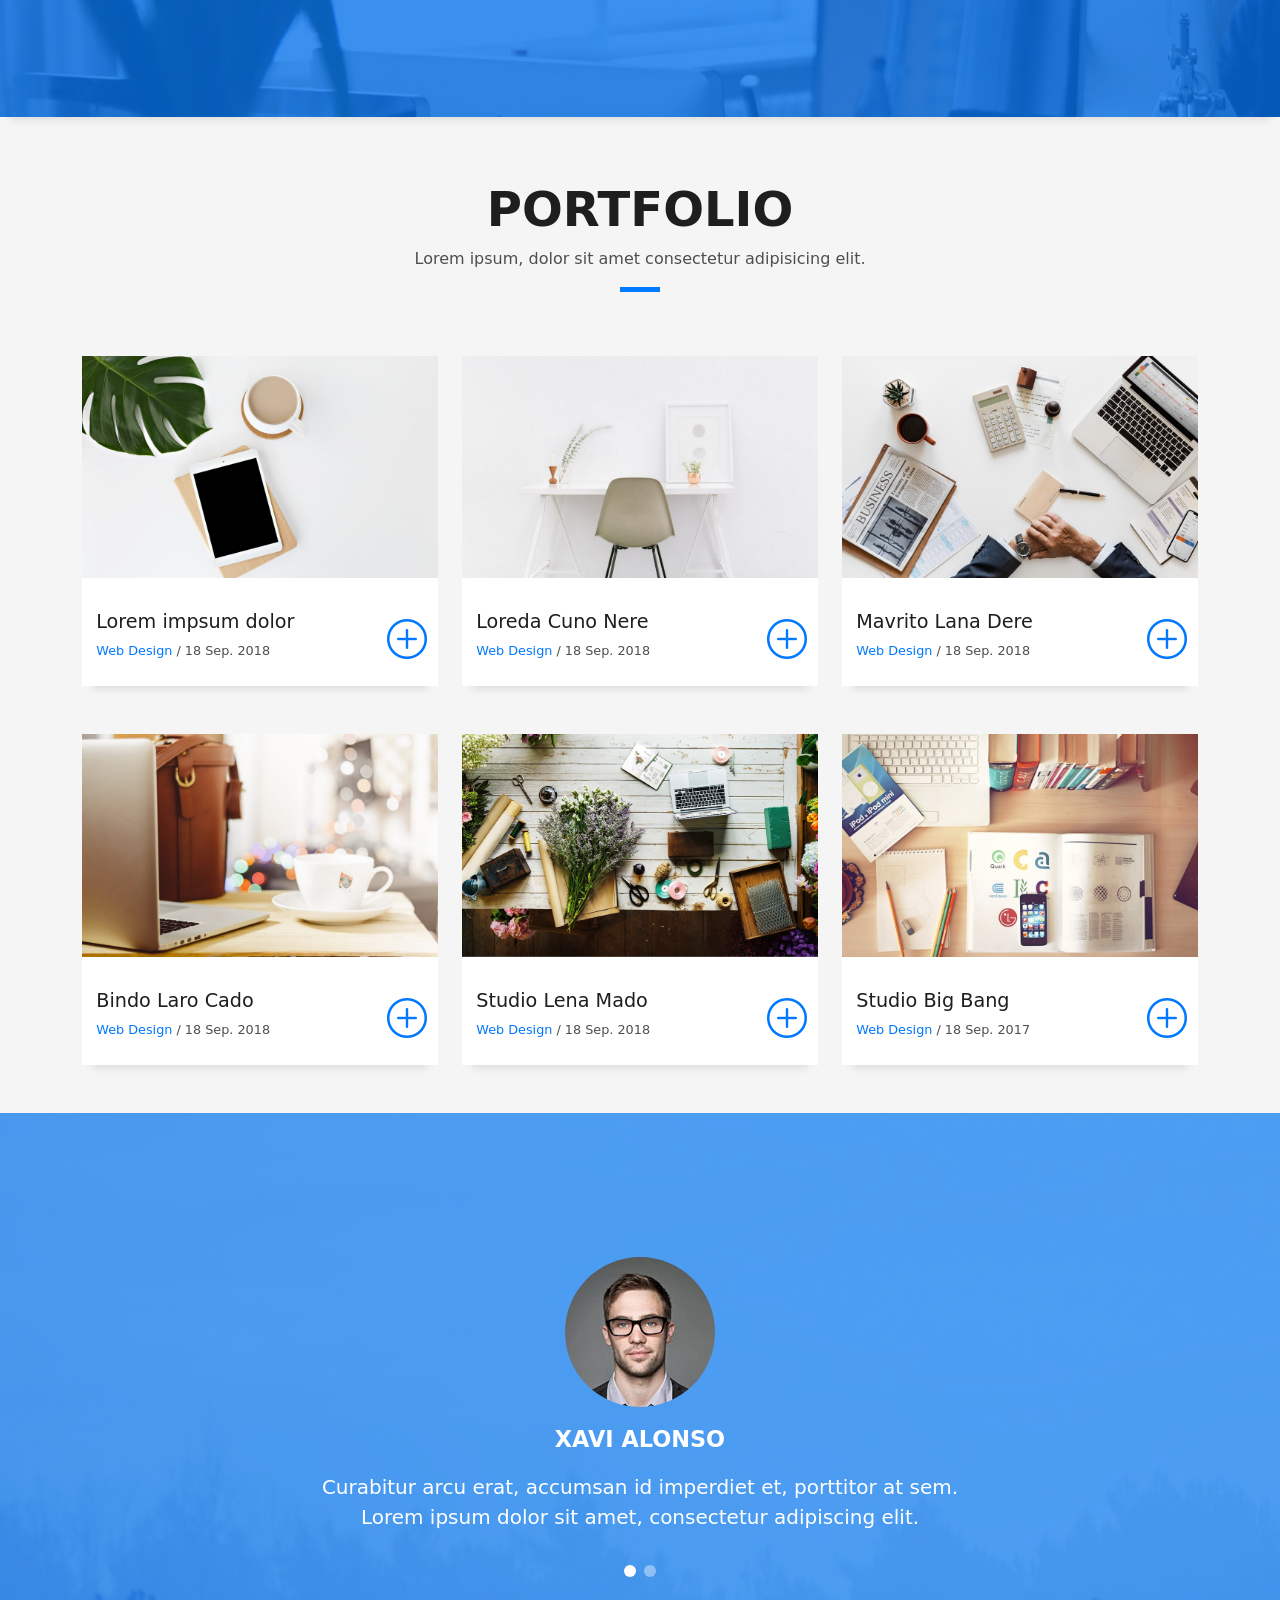
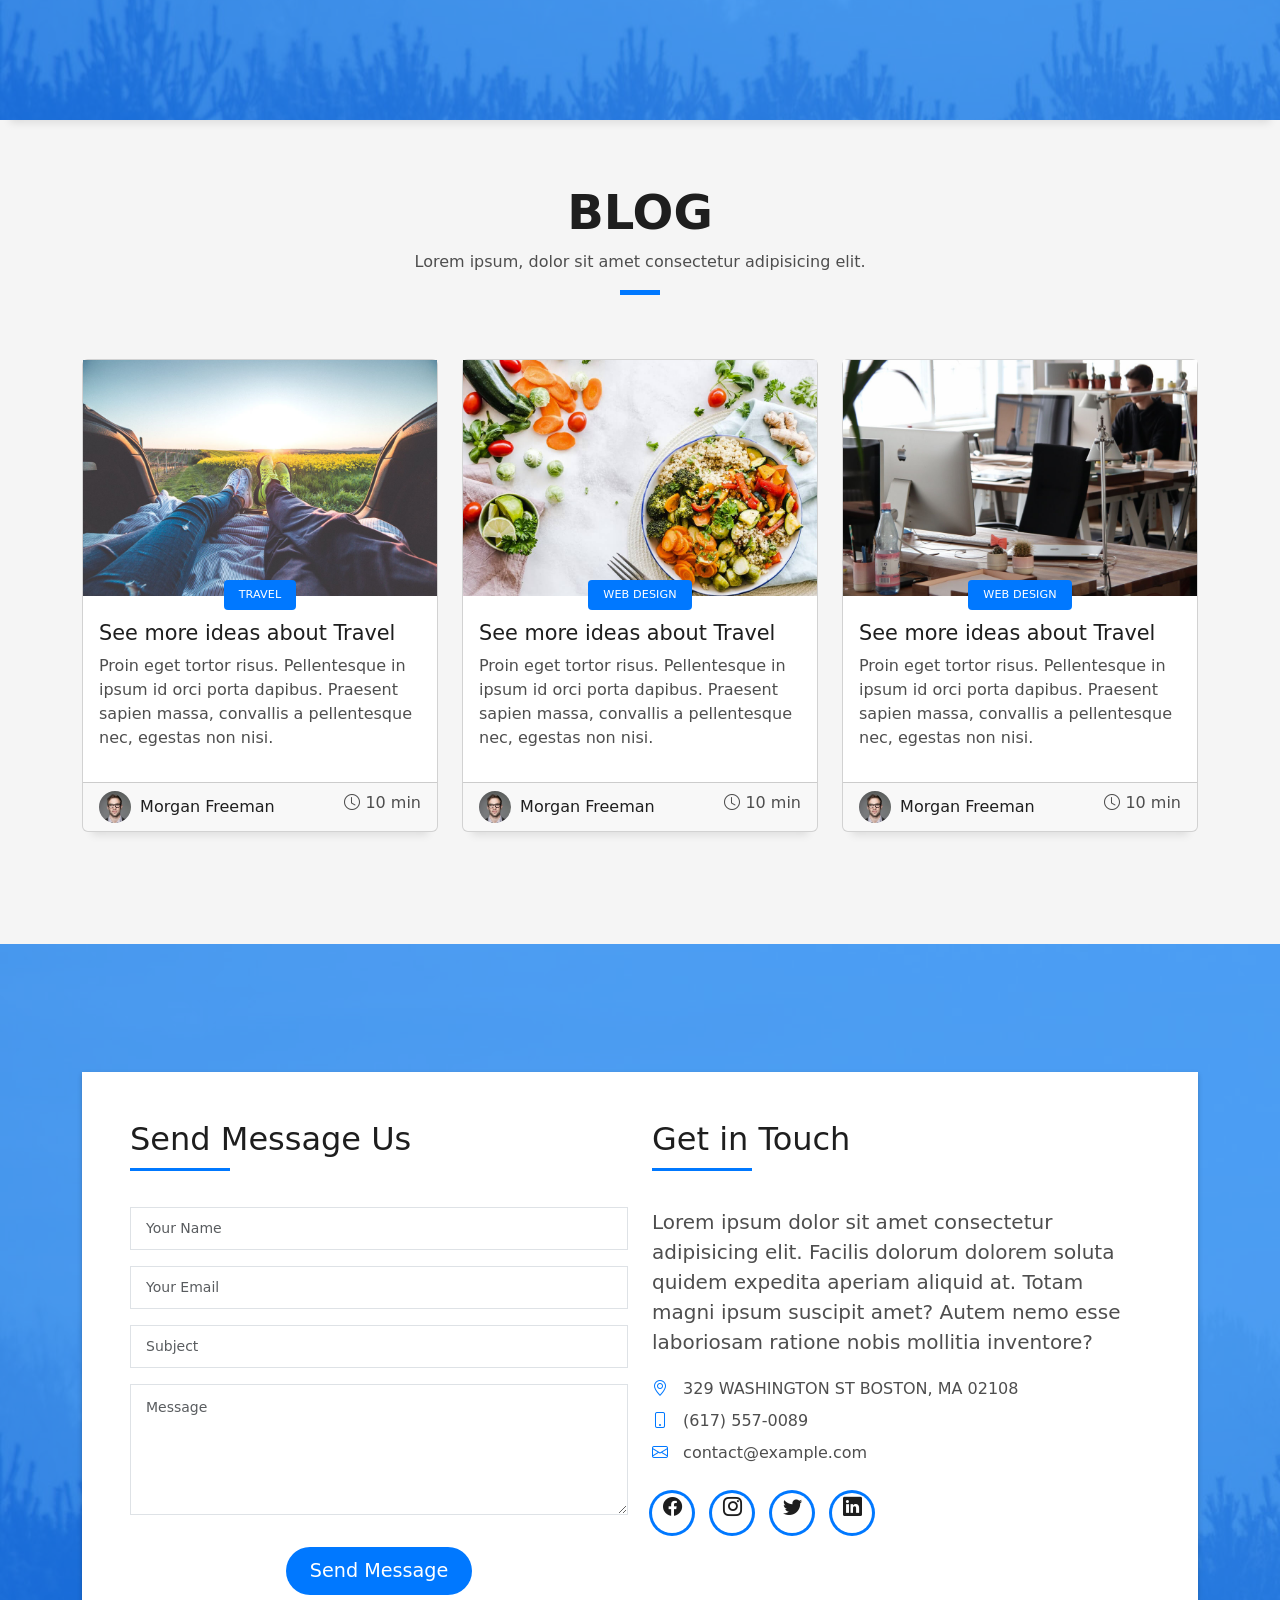
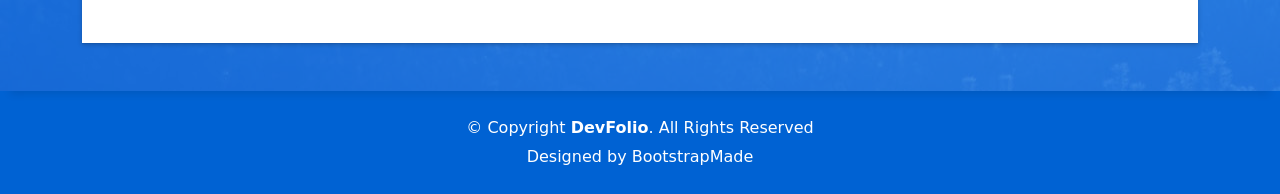
==== commit d7634042: "BG video push" ====
--- a/DevFolio/index.html
+++ b/DevFolio/index.html
@@ -74,7 +74,12 @@
   </header><!-- End Header -->
 
   <!-- ======= Hero Section ======= -->
-  <div id="hero" class="hero route bg-image" style="background-image: url(assets/img/hero-bg.jpg)">
+  <div id="hero" class="hero route bg-video">
+    <video autoplay loop muted playsinline>
+        <source src="assets/video/hero-video.mp4" type="video/mp4">
+        Your browser does not support the video tag.
+    </video>
+</div>
     <div class="overlay-itro"></div>
     <div class="hero-content display-table">
       <div class="table-cell">
--- a/DevFolio/assets/css/style.css
+++ b/DevFolio/assets/css/style.css
@@ -86,11 +86,18 @@
   overflow: hidden;
 }
 
-.bg-image {
-  background-repeat: no-repeat;
-  background-attachment: fixed;
-  background-size: cover;
-  background-position: center center;
+.bg-video {
+  position: relative;
+  overflow: hidden;
+}
+
+.bg-video video {
+  position: absolute;
+  top: 0;
+  left: 0;
+  width: 100%;
+  height: 100%;
+  object-fit: cover;
 }
 
 @media (max-width: 1024px) {
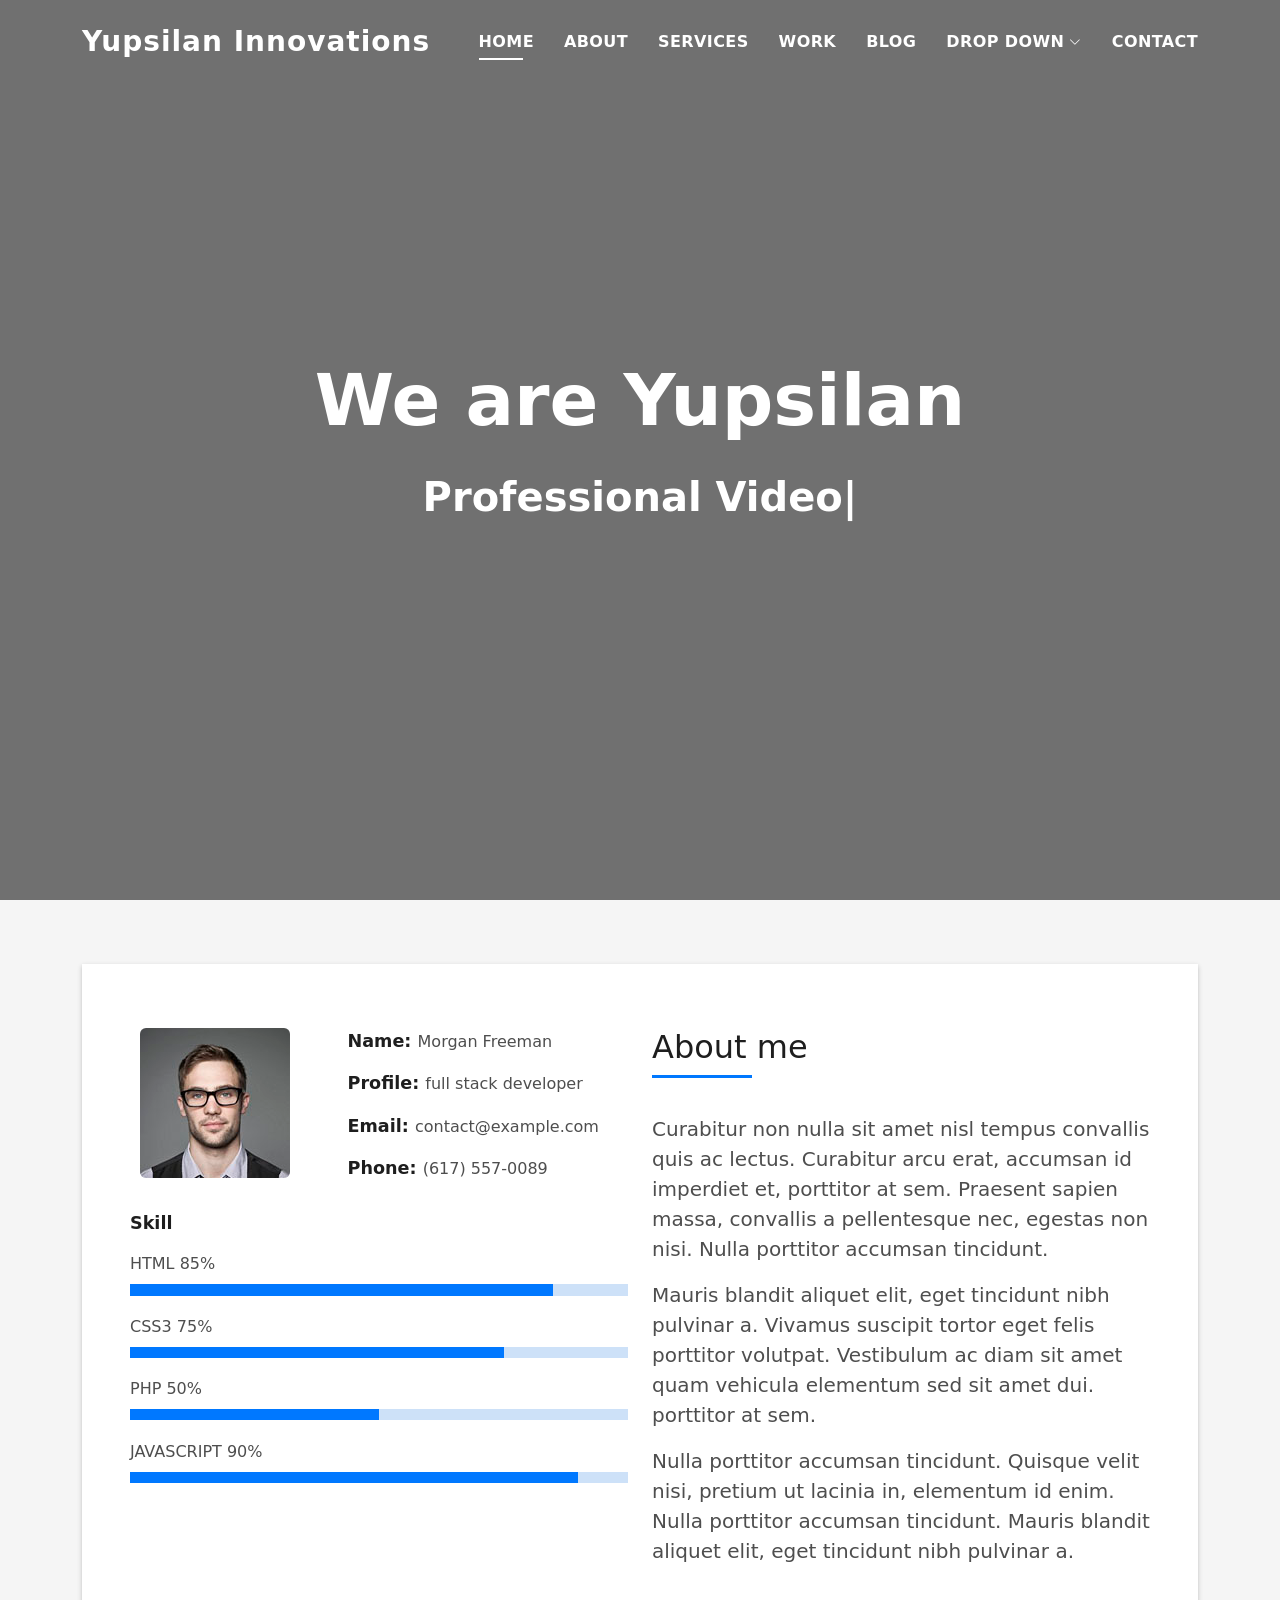
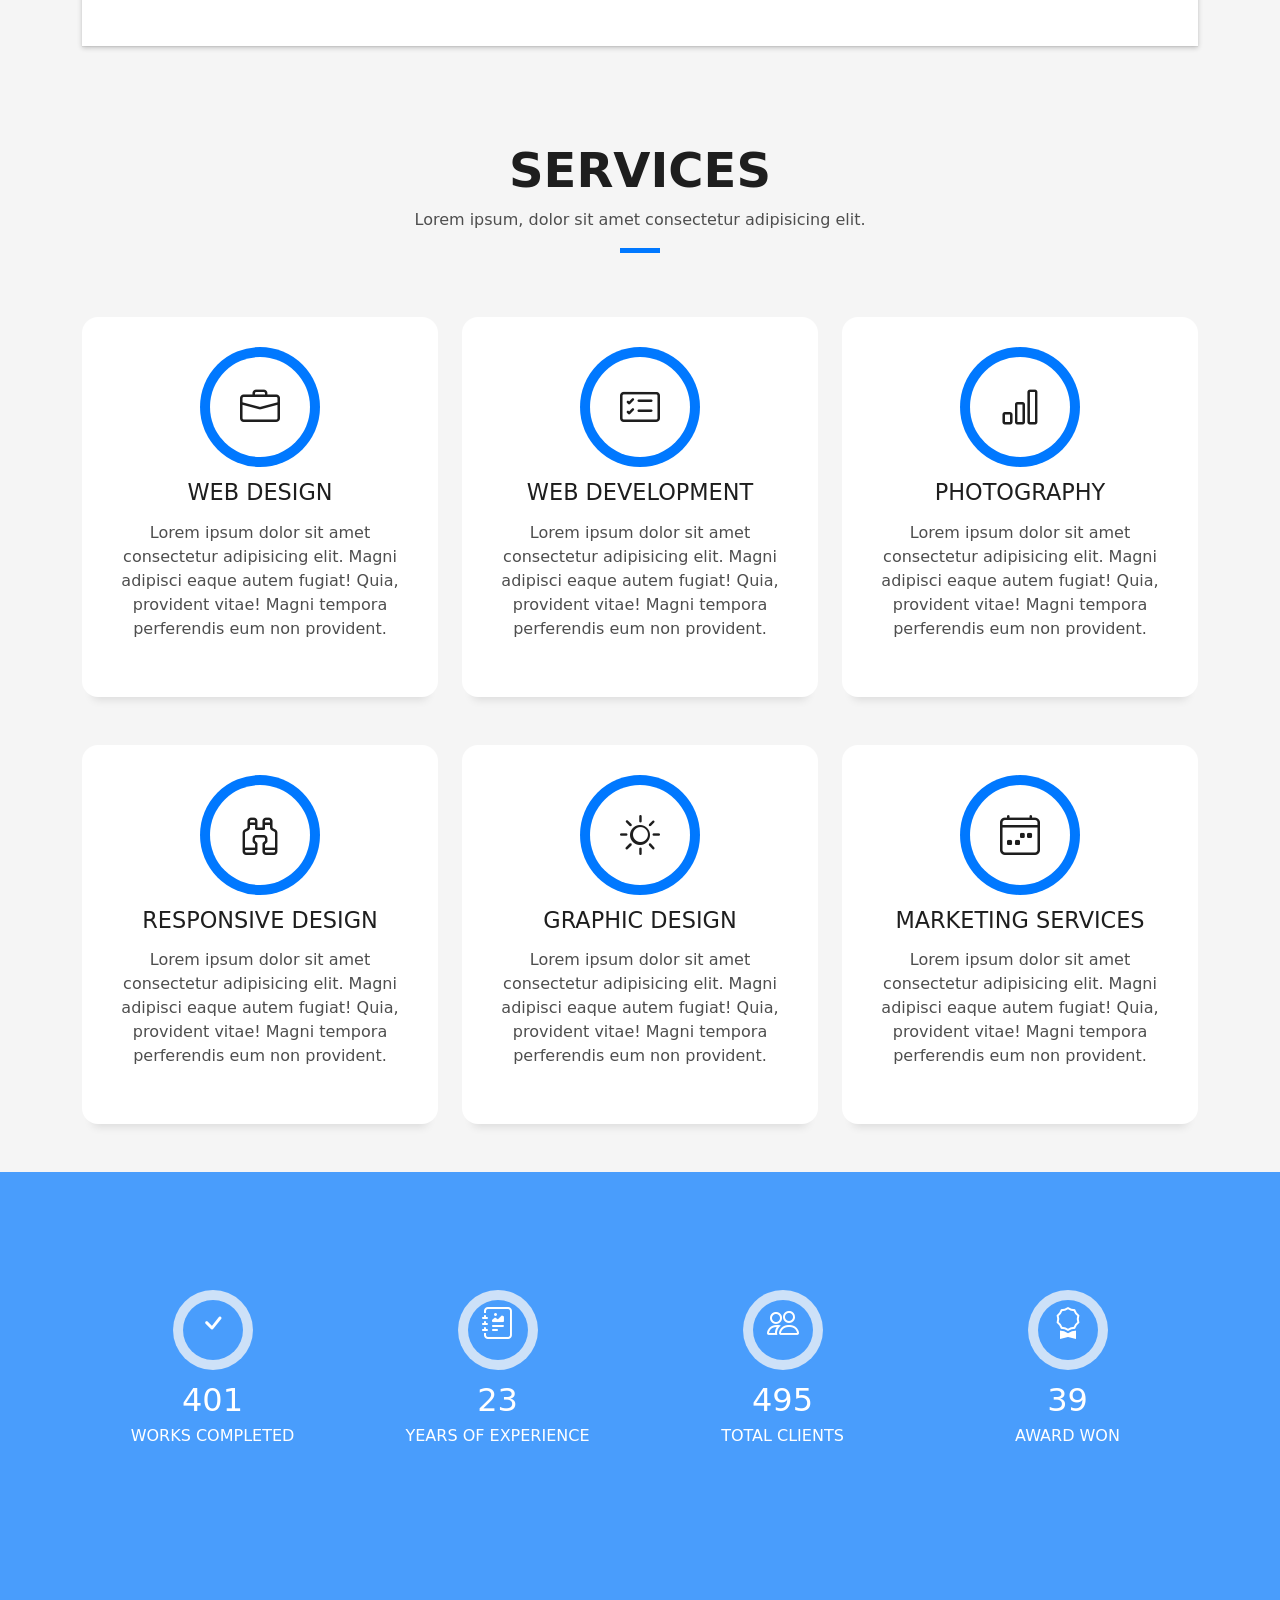
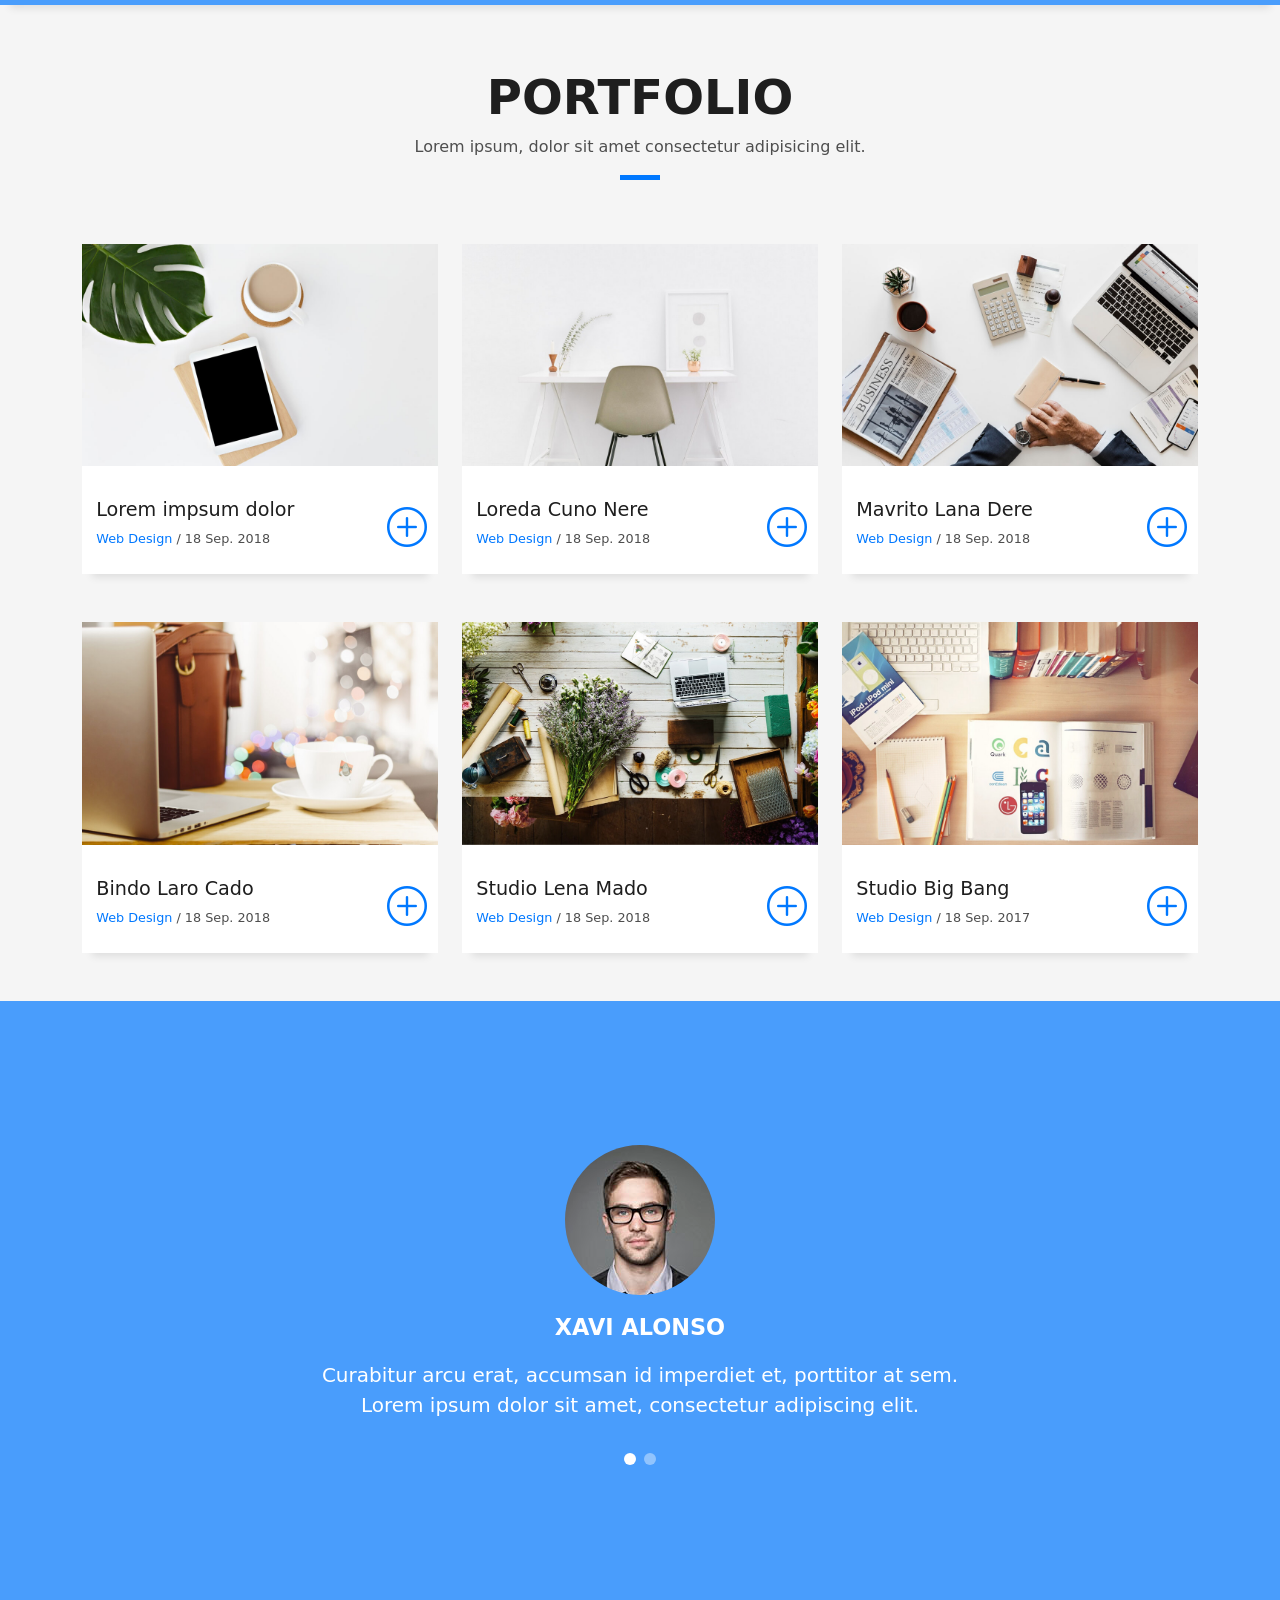
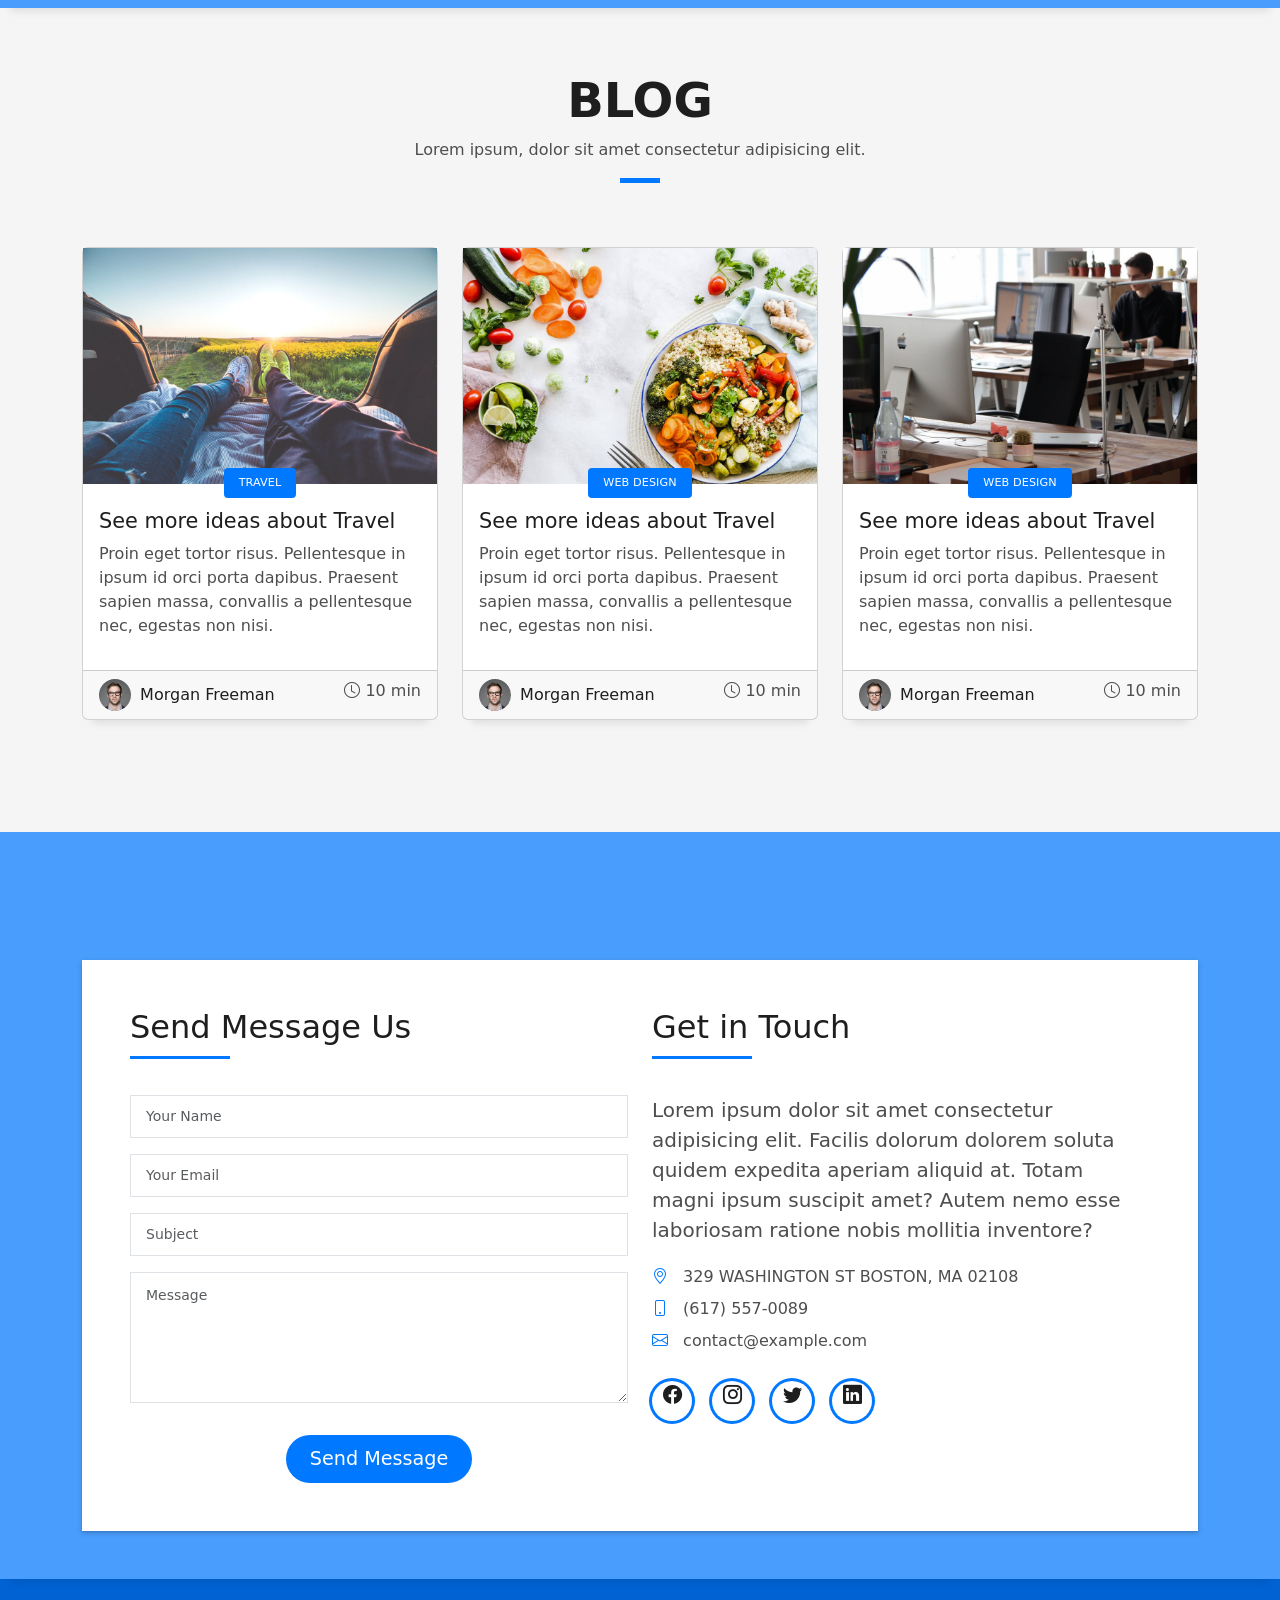
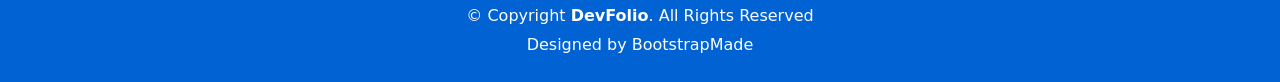
==== commit ee489cfe: "Video" ====
--- a/DevFolio/index.html
+++ b/DevFolio/index.html
@@ -29,6 +29,7 @@
   * Author: BootstrapMade.com
   * License: https://bootstrapmade.com/license/
   ======================================================== -->
+
 </head>
 
 <body>
@@ -37,7 +38,7 @@
   <header id="header" class="fixed-top">
     <div class="container d-flex align-items-center justify-content-between">
 
-      <h1 class="logo"><a href="index.html">Yupsilan</a></h1>
+      <h1 class="logo"><a href="index.html">Yupsilan Innovations</a></h1>
       <!-- Uncomment below if you prefer to use an image logo -->
       <!-- <a href="index.html" class="logo"><img src="assets/img/logo.png" alt="" class="img-fluid"></a>-->
 
@@ -72,26 +73,24 @@
 
     </div>
   </header><!-- End Header -->
-
-  <!-- ======= Hero Section ======= -->
-  <div id="hero" class="hero route bg-video">
-    <video autoplay loop muted playsinline>
-        <source src="assets/video/hero-video.mp4" type="video/mp4">
-        Your browser does not support the video tag.
-    </video>
-</div>
-    <div class="overlay-itro"></div>
-    <div class="hero-content display-table">
-      <div class="table-cell">
-        <div class="container">
-          <!--<p class="display-6 color-d">Hello, world!</p>-->
-          <h1 class="hero-title mb-4">We are Yupsilan</h1>
-          <p class="hero-subtitle"><span class="typed" data-typed-items="Professional Video Editing, Motion Graphics, Social Media Edits, Commercial Editing"></span></p>
-          <!-- <p class="pt-3"><a class="btn btn-primary btn js-scroll px-4" href="#about" role="button">Learn More</a></p> -->
-        </div>
+<!-- ======= Hero Section ======= -->
+<div id="hero" class="hero route bg-video">
+  <video autoplay muted loop class="bg-video__content">
+    <source src="vid.mp4" type="video/mp4">
+    Your browser does not support the video tag.
+  </video>
+  <div class="overlay-itro"></div>
+  <div class="hero-content display-table">
+    <div class="table-cell">
+      <div class="container">
+        <!--<p class="display-6 color-d">Hello, world!</p>-->
+        <h1 class="hero-title mb-4">We are Yupsilan</h1>
+        <p class="hero-subtitle"><span class="typed" data-typed-items="Professional Video Editing, Motion Graphics, Social Media Edits, Commercial Editing"></span></p>
+        <!-- <p class="pt-3"><a class="btn btn-primary btn js-scroll px-4" href="#about" role="button">Learn More</a></p> -->
       </div>
     </div>
-  </div><!-- End Hero Section -->
+  </div>
+</div><!-- End Hero Section -->
 
   <main id="main">
 
--- a/DevFolio/assets/css/style.css
+++ b/DevFolio/assets/css/style.css
@@ -86,18 +86,11 @@
   overflow: hidden;
 }
 
-.bg-video {
-  position: relative;
-  overflow: hidden;
-}
-
-.bg-video video {
-  position: absolute;
-  top: 0;
-  left: 0;
-  width: 100%;
-  height: 100%;
-  object-fit: cover;
+.bg-image {
+  background-repeat: no-repeat;
+  background-attachment: fixed;
+  background-size: cover;
+  background-position: center center;
 }
 
 @media (max-width: 1024px) {
@@ -749,9 +742,20 @@
   color: #fff;
 }
 
+.hero .bg-video__content {
+  position: absolute;
+  top: 0;
+  left: 0;
+  width: 100%;
+  height: 100%;
+  object-fit: cover; /* Ensures the video covers the entire container */
+  z-index: -1; /* Places the video behind other content */
+}
+
 .hero .hero-content {
   text-align: center;
   position: absolute;
+  z-index: 1; /* Ensures content is above the video */
 }
 
 .hero .overlay-itro {
@@ -763,6 +767,7 @@
   height: 100%;
   width: 100%;
   opacity: 0.9;
+  z-index: 0; /* Ensures the overlay is behind the content but above the video */
 }
 
 .hero .hero-title {
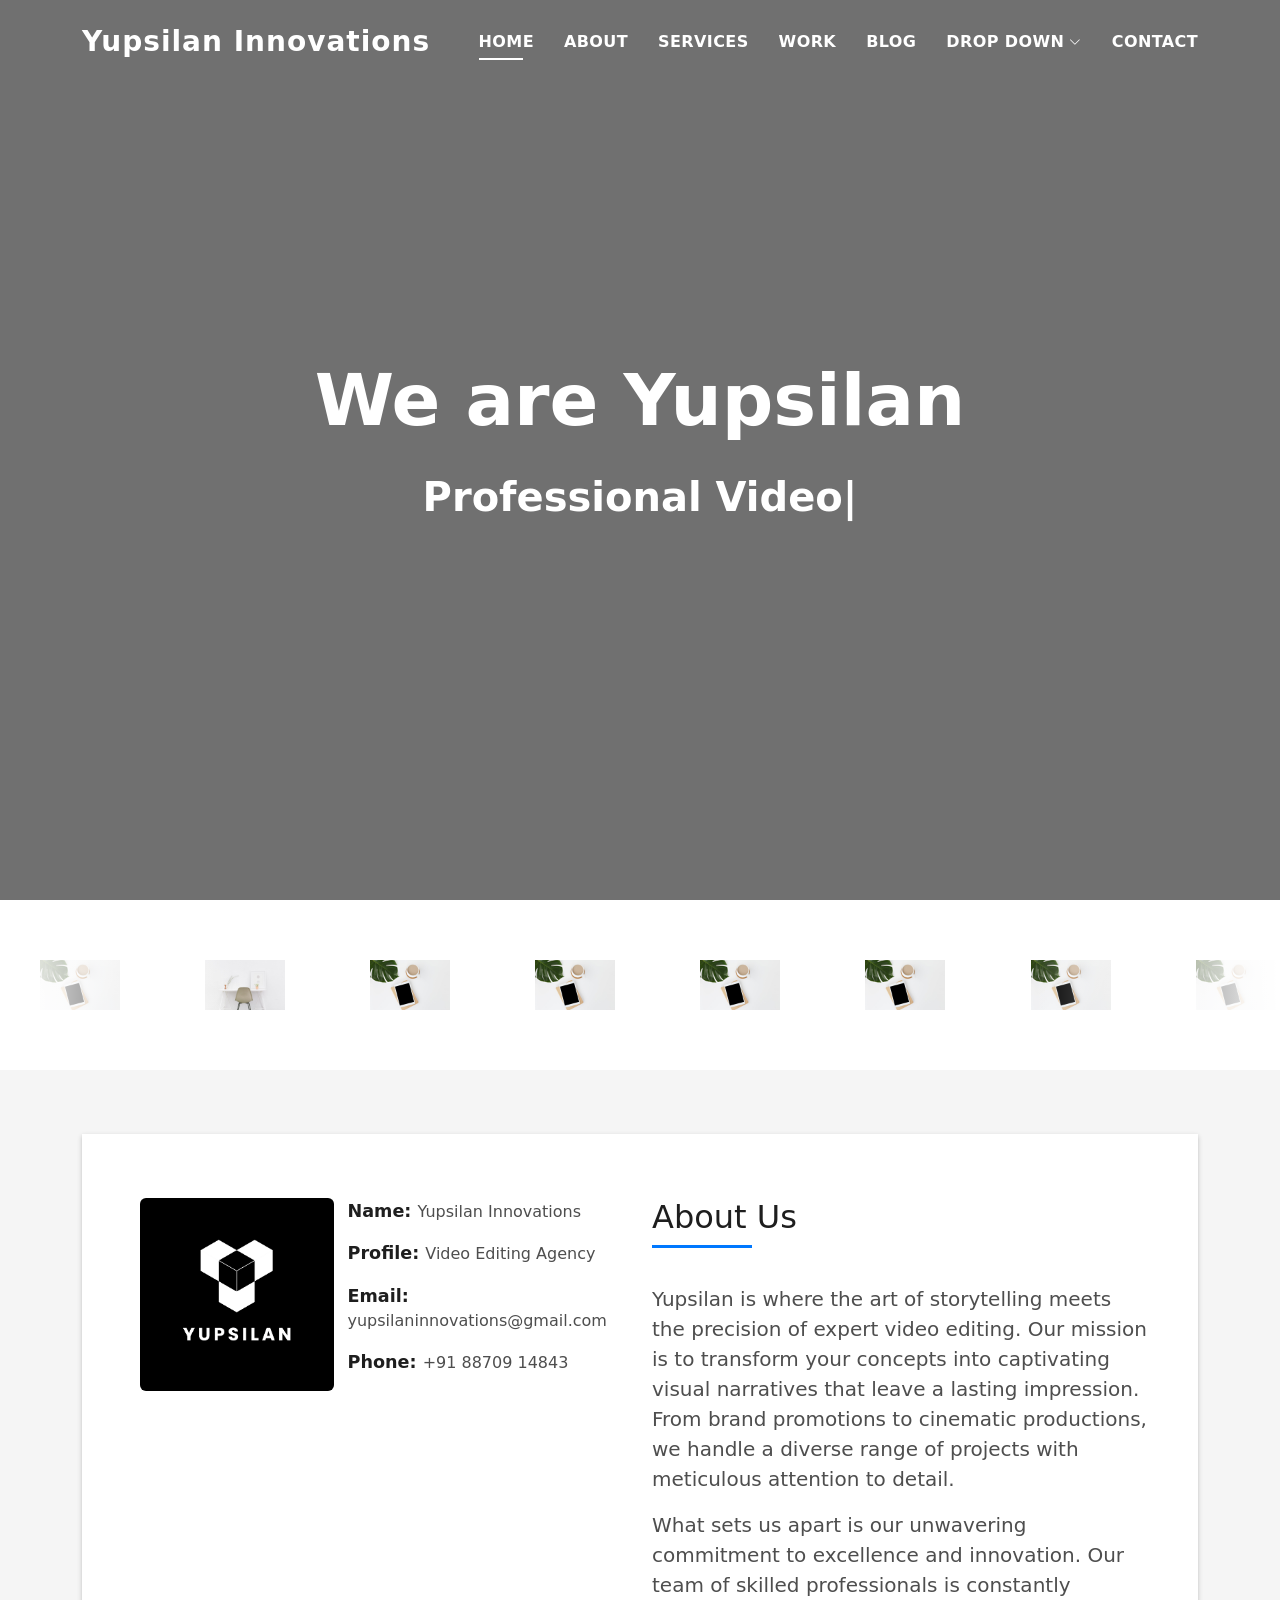
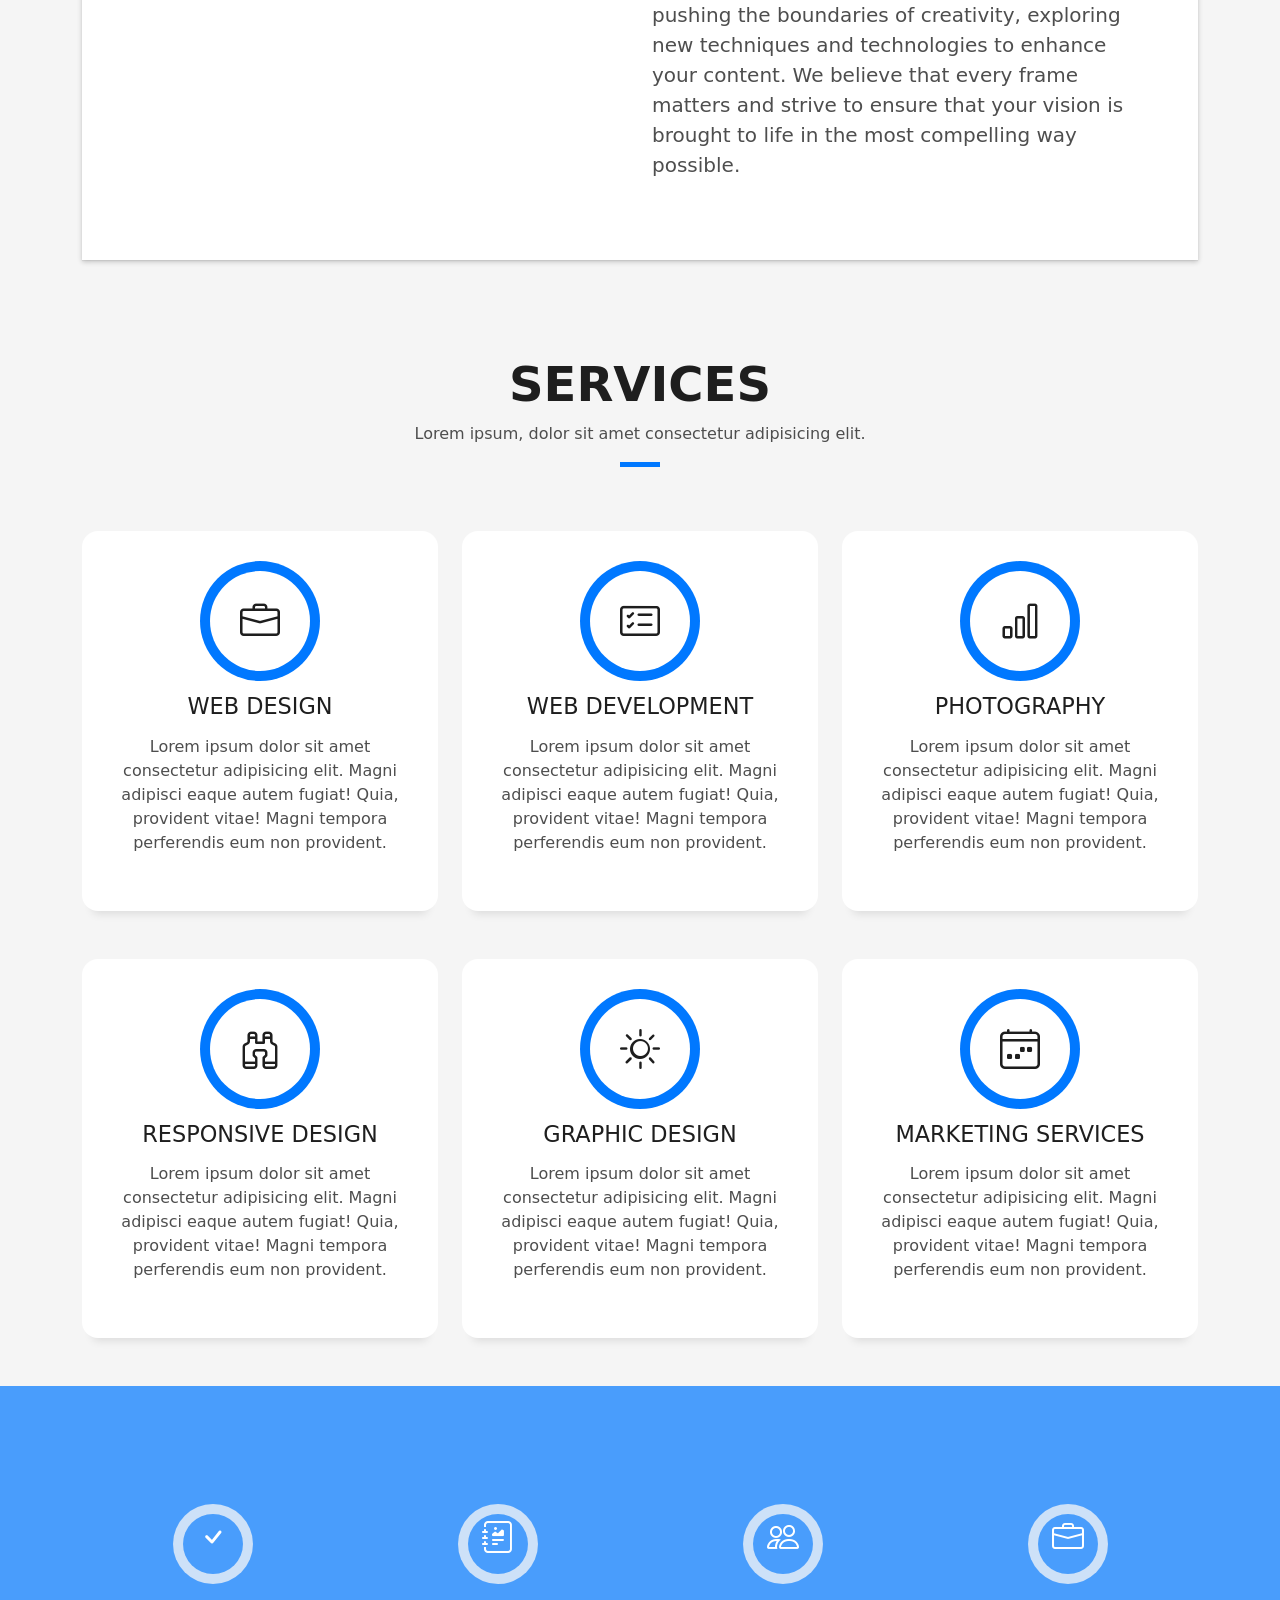
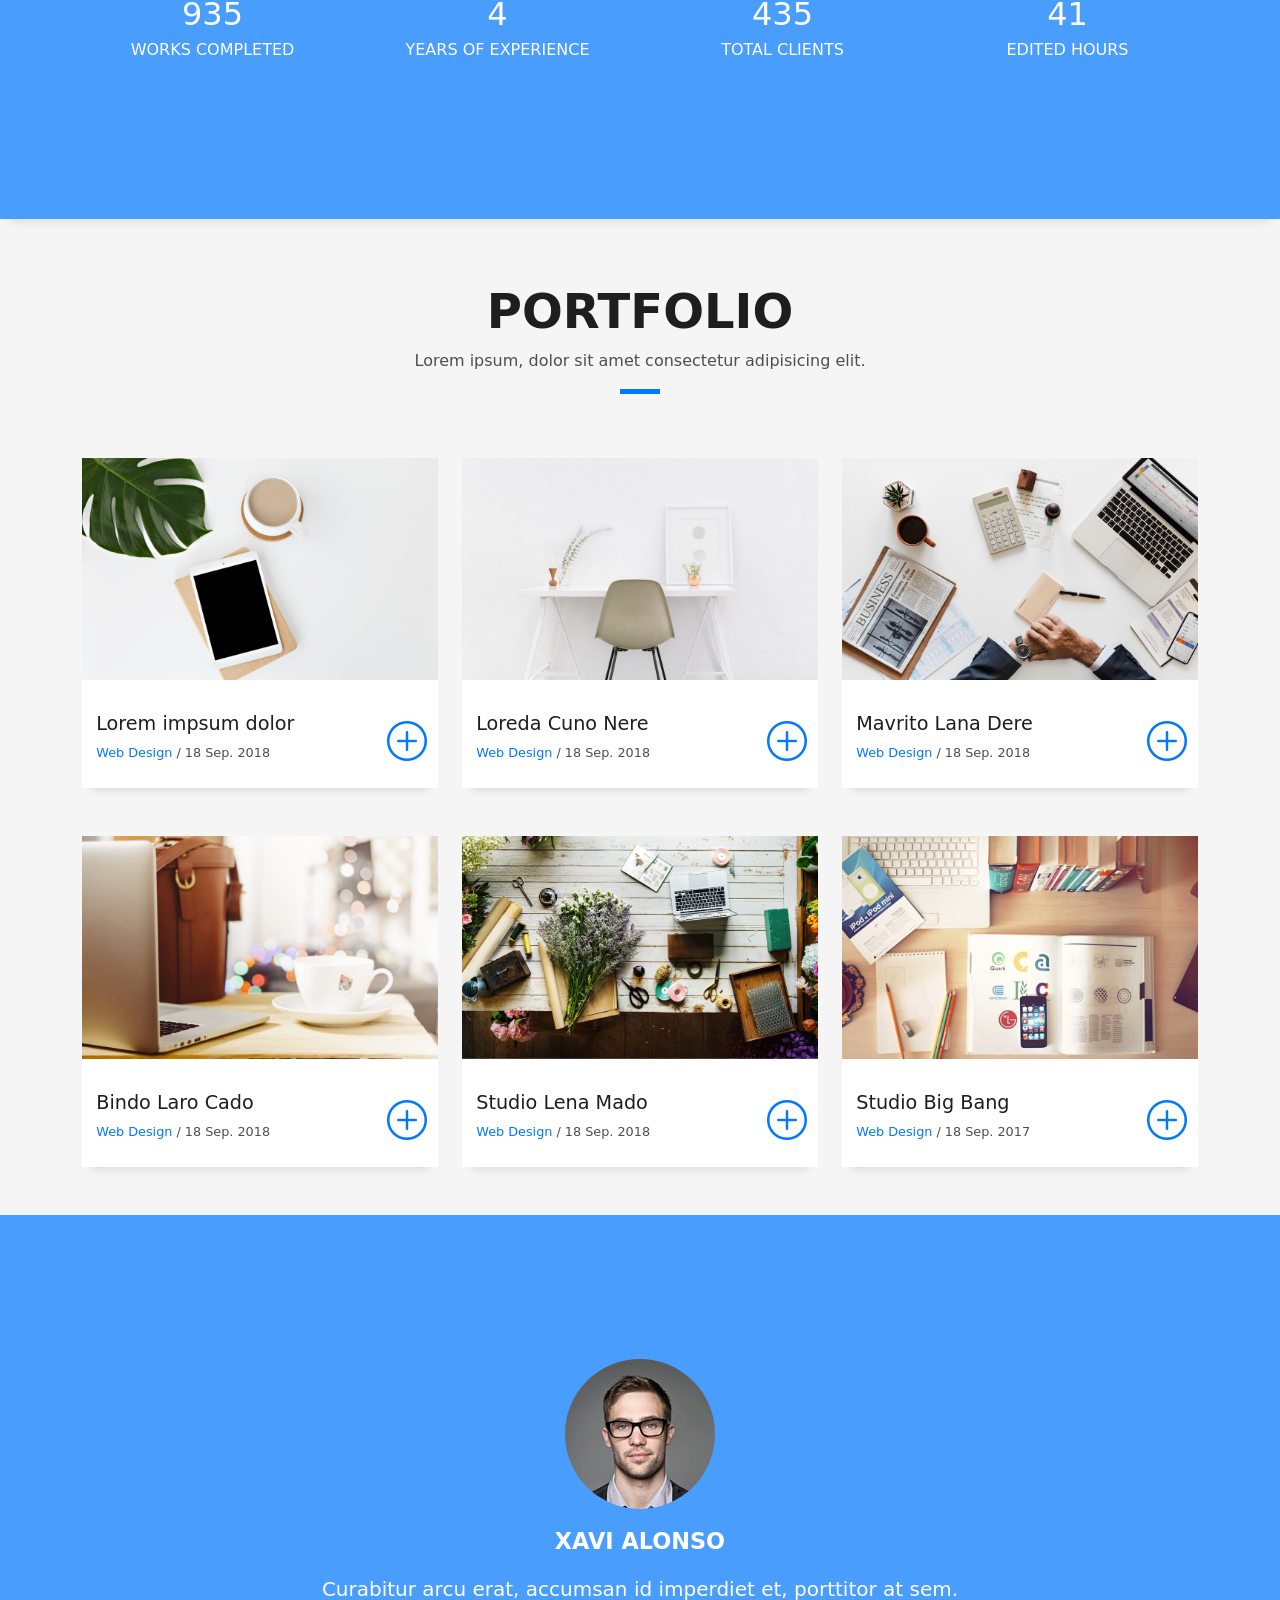
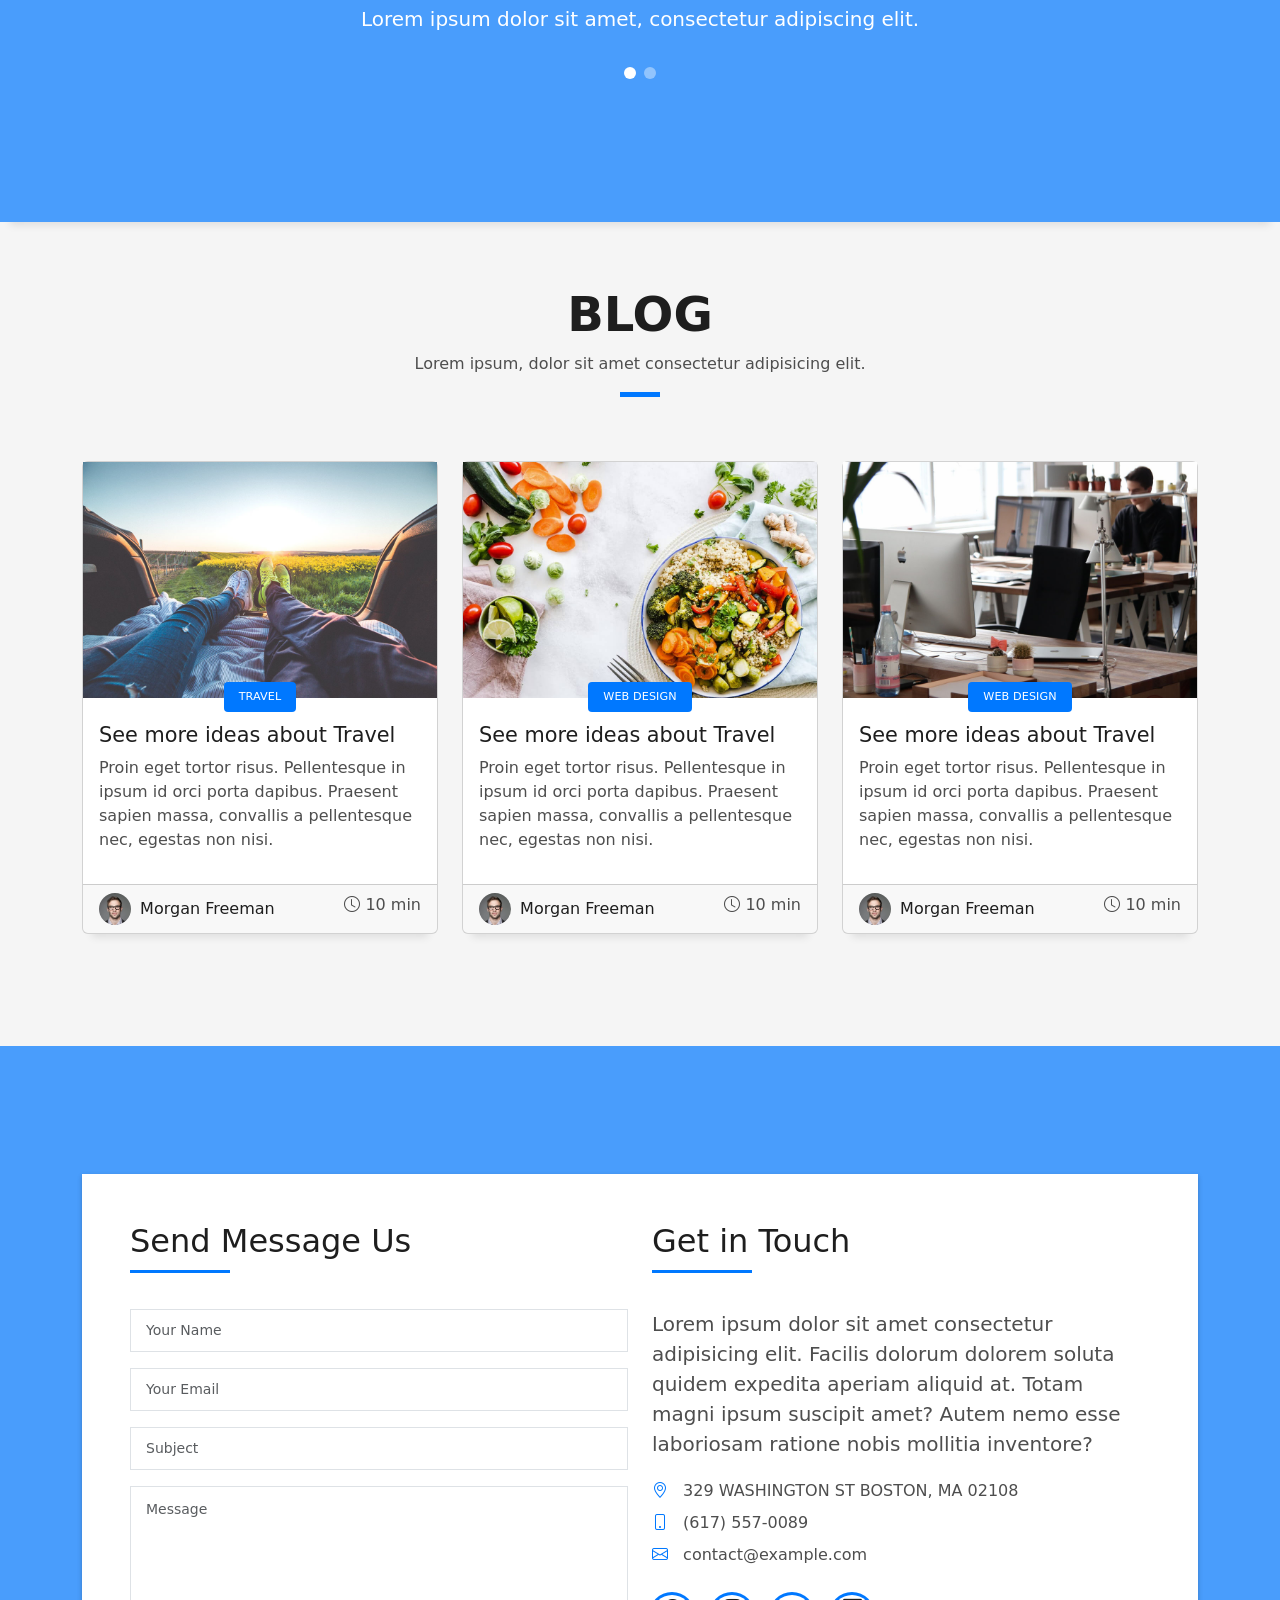
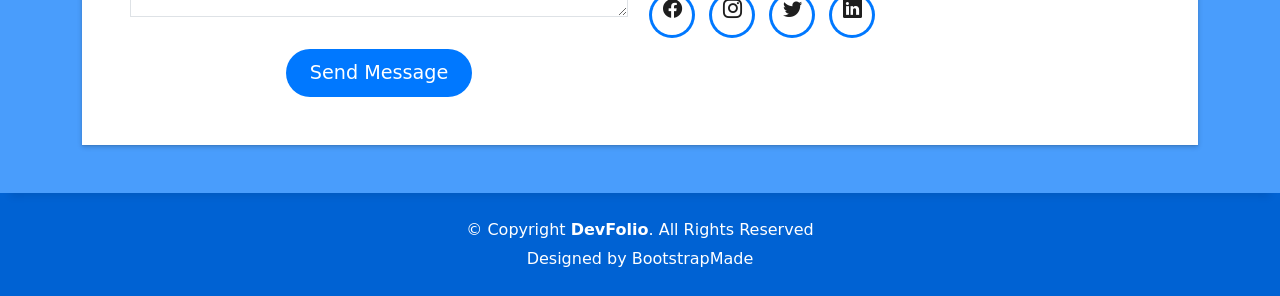
==== commit 1a486e70: "edited some content" ====
--- a/DevFolio/index.html
+++ b/DevFolio/index.html
@@ -1,793 +1,1050 @@
 <!DOCTYPE html>
 <html lang="en">
-
-<head>
-  <meta charset="utf-8">
-  <meta content="width=device-width, initial-scale=1.0" name="viewport">
-
-  <title>Yupsilan</title>
-  <meta content="" name="description">
-  <meta content="" name="keywords">
-
-  <!-- Favicons -->
-  <link href="assets/img/favicon.png" rel="icon">
-  <link href="assets/img/apple-touch-icon.png" rel="apple-touch-icon">
-
-  <!-- Vendor CSS Files -->
-  <link href="assets/vendor/bootstrap/css/bootstrap.min.css" rel="stylesheet">
-  <link href="assets/vendor/bootstrap-icons/bootstrap-icons.css" rel="stylesheet">
-  <link href="assets/vendor/glightbox/css/glightbox.min.css" rel="stylesheet">
-  <link href="assets/vendor/swiper/swiper-bundle.min.css" rel="stylesheet">
-
-  <!-- Template Main CSS File -->
-  <link href="assets/css/style.css" rel="stylesheet">
-
-  <!-- =======================================================
+  <head>
+    <meta charset="utf-8" />
+    <meta content="width=device-width, initial-scale=1.0" name="viewport" />
+
+    <title>Yupsilan</title>
+    <meta content="" name="description" />
+    <meta content="" name="keywords" />
+
+    <!-- Favicons -->
+    <link href="assets/img/favicon.png" rel="icon" />
+    <link href="assets/img/apple-touch-icon.png" rel="apple-touch-icon" />
+
+    <!-- Vendor CSS Files -->
+    <link
+      href="assets/vendor/bootstrap/css/bootstrap.min.css"
+      rel="stylesheet" />
+    <link
+      href="assets/vendor/bootstrap-icons/bootstrap-icons.css"
+      rel="stylesheet" />
+    <link
+      href="assets/vendor/glightbox/css/glightbox.min.css"
+      rel="stylesheet" />
+    <link href="assets/vendor/swiper/swiper-bundle.min.css" rel="stylesheet" />
+
+    <!-- Template Main CSS File -->
+    <link href="assets/css/style.css" rel="stylesheet" />
+
+    <!-- =======================================================
   * Template Name: DevFolio
   * Template URL: https://bootstrapmade.com/devfolio-bootstrap-portfolio-html-template/
   * Updated: Mar 17 2024 with Bootstrap v5.3.3
   * Author: BootstrapMade.com
   * License: https://bootstrapmade.com/license/
   ======================================================== -->
-
-</head>
-
-<body>
-
-  <!-- ======= Header ======= -->
-  <header id="header" class="fixed-top">
-    <div class="container d-flex align-items-center justify-content-between">
-
-      <h1 class="logo"><a href="index.html">Yupsilan Innovations</a></h1>
-      <!-- Uncomment below if you prefer to use an image logo -->
-      <!-- <a href="index.html" class="logo"><img src="assets/img/logo.png" alt="" class="img-fluid"></a>-->
-
-      <nav id="navbar" class="navbar">
-        <ul>
-          <li><a class="nav-link scrollto active" href="#hero">Home</a></li>
-          <li><a class="nav-link scrollto" href="#about">About</a></li>
-          <li><a class="nav-link scrollto" href="#services">Services</a></li>
-          <li><a class="nav-link scrollto " href="#work">Work</a></li>
-          <li><a class="nav-link scrollto " href="#blog">Blog</a></li>
-          <li class="dropdown"><a href="#"><span>Drop Down</span> <i class="bi bi-chevron-down"></i></a>
-            <ul>
-              <li><a href="#">Drop Down 1</a></li>
-              <li class="dropdown"><a href="#"><span>Deep Drop Down</span> <i class="bi bi-chevron-right"></i></a>
-                <ul>
-                  <li><a href="#">Deep Drop Down 1</a></li>
-                  <li><a href="#">Deep Drop Down 2</a></li>
-                  <li><a href="#">Deep Drop Down 3</a></li>
-                  <li><a href="#">Deep Drop Down 4</a></li>
-                  <li><a href="#">Deep Drop Down 5</a></li>
-                </ul>
-              </li>
-              <li><a href="#">Drop Down 2</a></li>
-              <li><a href="#">Drop Down 3</a></li>
-              <li><a href="#">Drop Down 4</a></li>
-            </ul>
-          </li>
-          <li><a class="nav-link scrollto" href="#contact">Contact</a></li>
-        </ul>
-        <i class="bi bi-list mobile-nav-toggle"></i>
-      </nav><!-- .navbar -->
-
-    </div>
-  </header><!-- End Header -->
-<!-- ======= Hero Section ======= -->
-<div id="hero" class="hero route bg-video">
-  <video autoplay muted loop class="bg-video__content">
-    <source src="vid.mp4" type="video/mp4">
-    Your browser does not support the video tag.
-  </video>
-  <div class="overlay-itro"></div>
-  <div class="hero-content display-table">
-    <div class="table-cell">
-      <div class="container">
-        <!--<p class="display-6 color-d">Hello, world!</p>-->
-        <h1 class="hero-title mb-4">We are Yupsilan</h1>
-        <p class="hero-subtitle"><span class="typed" data-typed-items="Professional Video Editing, Motion Graphics, Social Media Edits, Commercial Editing"></span></p>
-        <!-- <p class="pt-3"><a class="btn btn-primary btn js-scroll px-4" href="#about" role="button">Learn More</a></p> -->
+  </head>
+
+  <body>
+    <!-- ======= Header ======= -->
+    <header id="header" class="fixed-top">
+      <div class="container d-flex align-items-center justify-content-between">
+        <h1 class="logo"><a href="index.html">Yupsilan Innovations</a></h1>
+        <!-- Uncomment below if you prefer to use an image logo -->
+        <!-- <a href="index.html" class="logo"><img src="assets/img/logo.png" alt="" class="img-fluid"></a>-->
+
+        <nav id="navbar" class="navbar">
+          <ul>
+            <li><a class="nav-link scrollto active" href="#hero">Home</a></li>
+            <li><a class="nav-link scrollto" href="#about">About</a></li>
+            <li><a class="nav-link scrollto" href="#services">Services</a></li>
+            <li><a class="nav-link scrollto" href="#work">Work</a></li>
+            <li><a class="nav-link scrollto" href="#blog">Blog</a></li>
+            <li class="dropdown">
+              <a href="#"
+                ><span>Drop Down</span> <i class="bi bi-chevron-down"></i
+              ></a>
+              <ul>
+                <li><a href="#">Drop Down 1</a></li>
+                <li class="dropdown">
+                  <a href="#"
+                    ><span>Deep Drop Down</span>
+                    <i class="bi bi-chevron-right"></i
+                  ></a>
+                  <ul>
+                    <li><a href="#">Deep Drop Down 1</a></li>
+                    <li><a href="#">Deep Drop Down 2</a></li>
+                    <li><a href="#">Deep Drop Down 3</a></li>
+                    <li><a href="#">Deep Drop Down 4</a></li>
+                    <li><a href="#">Deep Drop Down 5</a></li>
+                  </ul>
+                </li>
+                <li><a href="#">Drop Down 2</a></li>
+                <li><a href="#">Drop Down 3</a></li>
+                <li><a href="#">Drop Down 4</a></li>
+              </ul>
+            </li>
+            <li><a class="nav-link scrollto" href="#contact">Contact</a></li>
+          </ul>
+          <i class="bi bi-list mobile-nav-toggle"></i>
+        </nav>
+        <!-- .navbar -->
+      </div>
+    </header>
+    <!-- End Header -->
+    <!-- ======= Hero Section ======= -->
+    <div id="hero" class="hero route bg-video">
+      <video autoplay muted loop class="bg-video__content">
+        <source src="vid.mp4" type="video/mp4" />
+        Your browser does not support the video tag.
+      </video>
+      <div class="overlay-itro"></div>
+      <div class="hero-content display-table">
+        <div class="table-cell">
+          <div class="container">
+            <!--<p class="display-6 color-d">Hello, world!</p>-->
+            <h1 class="hero-title mb-4">We are Yupsilan</h1>
+            <p class="hero-subtitle">
+              <span
+                class="typed"
+                data-typed-items="Professional Video Editing, Corporate Video Editing, Event video Editing , Social Media Video Editing, Commercial Video Editing, Travel Video Editing"></span>
+            </p>
+            <!-- <p class="pt-3"><a class="btn btn-primary btn js-scroll px-4" href="#about" role="button">Learn More</a></p> -->
+          </div>
+        </div>
       </div>
     </div>
-  </div>
-</div><!-- End Hero Section -->
-
-  <main id="main">
-
-    <!-- ======= About Section ======= -->
-    <section id="about" class="about-mf sect-pt4 route">
+    <!-- End Hero Section -->
+
+    <!-- assssssssssssssssssssssssssssssssssssssssss -->
+
+    <div class="logos">
+      <div class="logos-slide">
+        <img src="assets/img/work-1.jpg" />
+        <img src="assets/img/work-2.jpg" />
+        <img src="assets/img/work-1.jpg" />
+        <img src="assets/img/work-1.jpg" />
+        <img src="assets/img/work-1.jpg" />
+        <img src="assets/img/work-1.jpg" />
+        <img src="assets/img/work-1.jpg" />
+      </div>
+      <div class="logos-slide">
+        <img src="assets/img/work-1.jpg" />
+        <img src="assets/img/work-2.jpg" />
+        <img src="assets/img/work-1.jpg" />
+        <img src="assets/img/work-1.jpg" />
+        <img src="assets/img/work-1.jpg" />
+        <img src="assets/img/work-1.jpg" />
+        <img src="assets/img/work-1.jpg" />
+      </div>
+      <div class="logos-slide">
+        <img src="assets/img/work-1.jpg" />
+        <img src="assets/img/work-2.jpg" />
+        <img src="assets/img/work-1.jpg" />
+        <img src="assets/img/work-1.jpg" />
+        <img src="assets/img/work-1.jpg" />
+        <img src="assets/img/work-1.jpg" />
+        <img src="assets/img/work-1.jpg" />
+      </div>
+    </div>
+
+    <!-- ssssssssssssssssssssssssssssssssssssssssssssss -->
+    <main id="main">
+      <!-- ======= About Section ======= -->
+      <section id="about" class="about-mf sect-pt4 route">
+        <div class="container">
+          <div class="row">
+            <div class="col-sm-12">
+              <div class="box-shadow-full">
+                <div class="row">
+                  <div class="col-md-6">
+                    <div class="row">
+                      <div class="col-sm-6 col-md-5">
+                        <div class="about-img">
+                          <img
+                            src="assets/img/Yupsilan 2024 black.png"
+                            class="img-fluid rounded b-shadow-a"
+                            alt="" />
+                        </div>
+                      </div>
+                      <div class="col-sm-6 col-md-7">
+                        <div class="about-info">
+                          <p>
+                            <span class="title-s">Name: </span>
+                            <span>Yupsilan Innovations</span>
+                          </p>
+                          <p>
+                            <span class="title-s">Profile: </span>
+                            <span>Video Editing Agency</span>
+                          </p>
+                          <p>
+                            <span class="title-s">Email: </span>
+                            <span>yupsilaninnovations@gmail.com</span>
+                          </p>
+                          <p>
+                            <span class="title-s">Phone: </span>
+                            <span>+91 88709 14843</span>
+                          </p>
+                        </div>
+                      </div>
+                    </div>
+                    <!-- <div class="skill-mf">
+                      <p class="title-s">Skill</p>
+                      <span>HTML</span> <span class="pull-right">85%</span>
+                      <div class="progress">
+                        <div
+                          class="progress-bar"
+                          role="progressbar"
+                          style="width: 85%"
+                          aria-valuenow="85"
+                          aria-valuemin="0"
+                          aria-valuemax="100"></div>
+                      </div>
+                      <span>CSS3</span> <span class="pull-right">75%</span>
+                      <div class="progress">
+                        <div
+                          class="progress-bar"
+                          role="progressbar"
+                          style="width: 75%"
+                          aria-valuenow="75"
+                          aria-valuemin="0"
+                          aria-valuemax="100"></div>
+                      </div>
+                      <span>PHP</span> <span class="pull-right">50%</span>
+                      <div class="progress">
+                        <div
+                          class="progress-bar"
+                          role="progressbar"
+                          style="width: 50%"
+                          aria-valuenow="50"
+                          aria-valuemin="0"
+                          aria-valuemax="100"></div>
+                      </div>
+                      <span>JAVASCRIPT</span>
+                      <span class="pull-right">90%</span>
+                      <div class="progress">
+                        <div
+                          class="progress-bar"
+                          role="progressbar"
+                          style="width: 90%"
+                          aria-valuenow="90"
+                          aria-valuemin="0"
+                          aria-valuemax="100"></div>
+                      </div>
+                    </div> -->
+                  </div>
+                  <div class="col-md-6">
+                    <div class="about-me pt-4 pt-md-0">
+                      <div class="title-box-2">
+                        <h5 class="title-left">About Us</h5>
+                      </div>
+                      <p class="lead">
+                        Yupsilan is where the art of storytelling meets the
+                        precision of expert video editing. Our mission is to
+                        transform your concepts into captivating visual
+                        narratives that leave a lasting impression. From brand
+                        promotions to cinematic productions, we handle a diverse
+                        range of projects with meticulous attention to detail.
+                      </p>
+                      <p class="lead">
+                        What sets us apart is our unwavering commitment to
+                        excellence and innovation. Our team of skilled
+                        professionals is constantly pushing the boundaries of
+                        creativity, exploring new techniques and technologies to
+                        enhance your content. We believe that every frame
+                        matters and strive to ensure that your vision is brought
+                        to life in the most compelling way possible.
+                      </p>
+                    </div>
+                  </div>
+                </div>
+              </div>
+            </div>
+          </div>
+        </div>
+      </section>
+      <!-- End About Section -->
+
+      <!-- ======= Services Section ======= -->
+      <section id="services" class="services-mf pt-5 route">
+        <div class="container">
+          <div class="row">
+            <div class="col-sm-12">
+              <div class="title-box text-center">
+                <h3 class="title-a">Services</h3>
+                <p class="subtitle-a">
+                  Lorem ipsum, dolor sit amet consectetur adipisicing elit.
+                </p>
+                <div class="line-mf"></div>
+              </div>
+            </div>
+          </div>
+          <div class="row">
+            <div class="col-md-4">
+              <div class="service-box">
+                <div class="service-ico">
+                  <span class="ico-circle"
+                    ><i class="bi bi-briefcase"></i
+                  ></span>
+                </div>
+                <div class="service-content">
+                  <h2 class="s-title">Web Design</h2>
+                  <p class="s-description text-center">
+                    Lorem ipsum dolor sit amet consectetur adipisicing elit.
+                    Magni adipisci eaque autem fugiat! Quia, provident vitae!
+                    Magni tempora perferendis eum non provident.
+                  </p>
+                </div>
+              </div>
+            </div>
+            <div class="col-md-4">
+              <div class="service-box">
+                <div class="service-ico">
+                  <span class="ico-circle"
+                    ><i class="bi bi-card-checklist"></i
+                  ></span>
+                </div>
+                <div class="service-content">
+                  <h2 class="s-title">Web Development</h2>
+                  <p class="s-description text-center">
+                    Lorem ipsum dolor sit amet consectetur adipisicing elit.
+                    Magni adipisci eaque autem fugiat! Quia, provident vitae!
+                    Magni tempora perferendis eum non provident.
+                  </p>
+                </div>
+              </div>
+            </div>
+            <div class="col-md-4">
+              <div class="service-box">
+                <div class="service-ico">
+                  <span class="ico-circle"
+                    ><i class="bi bi-bar-chart"></i
+                  ></span>
+                </div>
+                <div class="service-content">
+                  <h2 class="s-title">Photography</h2>
+                  <p class="s-description text-center">
+                    Lorem ipsum dolor sit amet consectetur adipisicing elit.
+                    Magni adipisci eaque autem fugiat! Quia, provident vitae!
+                    Magni tempora perferendis eum non provident.
+                  </p>
+                </div>
+              </div>
+            </div>
+            <div class="col-md-4">
+              <div class="service-box">
+                <div class="service-ico">
+                  <span class="ico-circle"
+                    ><i class="bi bi-binoculars"></i
+                  ></span>
+                </div>
+                <div class="service-content">
+                  <h2 class="s-title">Responsive Design</h2>
+                  <p class="s-description text-center">
+                    Lorem ipsum dolor sit amet consectetur adipisicing elit.
+                    Magni adipisci eaque autem fugiat! Quia, provident vitae!
+                    Magni tempora perferendis eum non provident.
+                  </p>
+                </div>
+              </div>
+            </div>
+            <div class="col-md-4">
+              <div class="service-box">
+                <div class="service-ico">
+                  <span class="ico-circle"
+                    ><i class="bi bi-brightness-high"></i
+                  ></span>
+                </div>
+                <div class="service-content">
+                  <h2 class="s-title">Graphic Design</h2>
+                  <p class="s-description text-center">
+                    Lorem ipsum dolor sit amet consectetur adipisicing elit.
+                    Magni adipisci eaque autem fugiat! Quia, provident vitae!
+                    Magni tempora perferendis eum non provident.
+                  </p>
+                </div>
+              </div>
+            </div>
+            <div class="col-md-4">
+              <div class="service-box">
+                <div class="service-ico">
+                  <span class="ico-circle"
+                    ><i class="bi bi-calendar4-week"></i
+                  ></span>
+                </div>
+                <div class="service-content">
+                  <h2 class="s-title">Marketing Services</h2>
+                  <p class="s-description text-center">
+                    Lorem ipsum dolor sit amet consectetur adipisicing elit.
+                    Magni adipisci eaque autem fugiat! Quia, provident vitae!
+                    Magni tempora perferendis eum non provident.
+                  </p>
+                </div>
+              </div>
+            </div>
+          </div>
+        </div>
+      </section>
+      <!-- End Services Section -->
+
+      <!-- ======= Counter Section ======= -->
+      <div
+        class="section-counter paralax-mf bg-image"
+        style="background-image: url(assets/img/counters-bg.jpg)">
+        <div class="overlay-mf"></div>
+        <div class="container position-relative">
+          <div class="row">
+            <div class="col-sm-3 col-lg-3">
+              <div class="counter-box counter-box pt-4 pt-md-0">
+                <div class="counter-ico">
+                  <span class="ico-circle"><i class="bi bi-check"></i></span>
+                </div>
+                <div class="counter-num">
+                  <p
+                    data-purecounter-start="0"
+                    data-purecounter-end="1050"
+                    data-purecounter-duration="1"
+                    class="counter purecounter"></p>
+                  <span class="counter-text">WORKS COMPLETED</span>
+                </div>
+              </div>
+            </div>
+            <div class="col-sm-3 col-lg-3">
+              <div class="counter-box pt-4 pt-md-0">
+                <div class="counter-ico">
+                  <span class="ico-circle"
+                    ><i class="bi bi-journal-richtext"></i
+                  ></span>
+                </div>
+                <div class="counter-num">
+                  <p
+                    data-purecounter-start="0"
+                    data-purecounter-end="5"
+                    data-purecounter-duration="1"
+                    class="counter purecounter"></p>
+                  <span class="counter-text">YEARS OF EXPERIENCE</span>
+                </div>
+              </div>
+            </div>
+            <div class="col-sm-3 col-lg-3">
+              <div class="counter-box pt-4 pt-md-0">
+                <div class="counter-ico">
+                  <span class="ico-circle"><i class="bi bi-people"></i></span>
+                </div>
+                <div class="counter-num">
+                  <p
+                    data-purecounter-start="0"
+                    data-purecounter-end="500"
+                    data-purecounter-duration="1"
+                    class="counter purecounter"></p>
+                  <span class="counter-text">TOTAL CLIENTS</span>
+                </div>
+              </div>
+            </div>
+            <div class="col-sm-3 col-lg-3">
+              <div class="counter-box pt-4 pt-md-0">
+                <div class="counter-ico">
+                  <span class="ico-circle"
+                    ><i class="bi bi-briefcase"></i
+                  ></span>
+                </div>
+                <div class="counter-num">
+                  <p
+                    data-purecounter-start="0"
+                    data-purecounter-end="48"
+                    data-purecounter-duration="1"
+                    class="counter purecounter"></p>
+                  <span class="counter-text">EDITED HOURS</span>
+                </div>
+              </div>
+            </div>
+          </div>
+        </div>
+      </div>
+      <!-- End Counter Section -->
+
+      <!-- ======= Portfolio Section ======= -->
+      <section id="work" class="portfolio-mf sect-pt4 route">
+        <div class="container">
+          <div class="row">
+            <div class="col-sm-12">
+              <div class="title-box text-center">
+                <h3 class="title-a">Portfolio</h3>
+                <p class="subtitle-a">
+                  Lorem ipsum, dolor sit amet consectetur adipisicing elit.
+                </p>
+                <div class="line-mf"></div>
+              </div>
+            </div>
+          </div>
+          <div class="row">
+            <div class="col-md-4">
+              <div class="work-box">
+                <a
+                  href="assets/img/work-1.jpg"
+                  data-gallery="portfolioGallery"
+                  class="portfolio-lightbox">
+                  <div class="work-img">
+                    <img src="assets/img/work-1.jpg" alt="" class="img-fluid" />
+                  </div>
+                </a>
+                <div class="work-content">
+                  <div class="row">
+                    <div class="col-sm-8">
+                      <h2 class="w-title">Lorem impsum dolor</h2>
+                      <div class="w-more">
+                        <span class="w-ctegory">Web Design</span> /
+                        <span class="w-date">18 Sep. 2018</span>
+                      </div>
+                    </div>
+                    <div class="col-sm-4">
+                      <div class="w-like">
+                        <a href="portfolio-details.html">
+                          <span class="bi bi-plus-circle"></span
+                        ></a>
+                      </div>
+                    </div>
+                  </div>
+                </div>
+              </div>
+            </div>
+            <div class="col-md-4">
+              <div class="work-box">
+                <a
+                  href="assets/img/work-2.jpg"
+                  data-gallery="portfolioGallery"
+                  class="portfolio-lightbox">
+                  <div class="work-img">
+                    <img src="assets/img/work-2.jpg" alt="" class="img-fluid" />
+                  </div>
+                </a>
+                <div class="work-content">
+                  <div class="row">
+                    <div class="col-sm-8">
+                      <h2 class="w-title">Loreda Cuno Nere</h2>
+                      <div class="w-more">
+                        <span class="w-ctegory">Web Design</span> /
+                        <span class="w-date">18 Sep. 2018</span>
+                      </div>
+                    </div>
+                    <div class="col-sm-4">
+                      <div class="w-like">
+                        <a href="portfolio-details.html">
+                          <span class="bi bi-plus-circle"></span
+                        ></a>
+                      </div>
+                    </div>
+                  </div>
+                </div>
+              </div>
+            </div>
+            <div class="col-md-4">
+              <div class="work-box">
+                <a
+                  href="assets/img/work-3.jpg"
+                  data-gallery="portfolioGallery"
+                  class="portfolio-lightbox">
+                  <div class="work-img">
+                    <img src="assets/img/work-3.jpg" alt="" class="img-fluid" />
+                  </div>
+                </a>
+                <div class="work-content">
+                  <div class="row">
+                    <div class="col-sm-8">
+                      <h2 class="w-title">Mavrito Lana Dere</h2>
+                      <div class="w-more">
+                        <span class="w-ctegory">Web Design</span> /
+                        <span class="w-date">18 Sep. 2018</span>
+                      </div>
+                    </div>
+                    <div class="col-sm-4">
+                      <div class="w-like">
+                        <a href="portfolio-details.html">
+                          <span class="bi bi-plus-circle"></span
+                        ></a>
+                      </div>
+                    </div>
+                  </div>
+                </div>
+              </div>
+            </div>
+            <div class="col-md-4">
+              <div class="work-box">
+                <a
+                  href="assets/img/work-4.jpg"
+                  data-gallery="portfolioGallery"
+                  class="portfolio-lightbox">
+                  <div class="work-img">
+                    <img src="assets/img/work-4.jpg" alt="" class="img-fluid" />
+                  </div>
+                </a>
+                <div class="work-content">
+                  <div class="row">
+                    <div class="col-sm-8">
+                      <h2 class="w-title">Bindo Laro Cado</h2>
+                      <div class="w-more">
+                        <span class="w-ctegory">Web Design</span> /
+                        <span class="w-date">18 Sep. 2018</span>
+                      </div>
+                    </div>
+                    <div class="col-sm-4">
+                      <div class="w-like">
+                        <a href="portfolio-details.html">
+                          <span class="bi bi-plus-circle"></span
+                        ></a>
+                      </div>
+                    </div>
+                  </div>
+                </div>
+              </div>
+            </div>
+            <div class="col-md-4">
+              <div class="work-box">
+                <a
+                  href="assets/img/work-5.jpg"
+                  data-gallery="portfolioGallery"
+                  class="portfolio-lightbox">
+                  <div class="work-img">
+                    <img src="assets/img/work-5.jpg" alt="" class="img-fluid" />
+                  </div>
+                </a>
+                <div class="work-content">
+                  <div class="row">
+                    <div class="col-sm-8">
+                      <h2 class="w-title">Studio Lena Mado</h2>
+                      <div class="w-more">
+                        <span class="w-ctegory">Web Design</span> /
+                        <span class="w-date">18 Sep. 2018</span>
+                      </div>
+                    </div>
+                    <div class="col-sm-4">
+                      <div class="w-like">
+                        <a href="portfolio-details.html">
+                          <span class="bi bi-plus-circle"></span
+                        ></a>
+                      </div>
+                    </div>
+                  </div>
+                </div>
+              </div>
+            </div>
+            <div class="col-md-4">
+              <div class="work-box">
+                <a
+                  href="assets/img/work-6.jpg"
+                  data-gallery="portfolioGallery"
+                  class="portfolio-lightbox">
+                  <div class="work-img">
+                    <img src="assets/img/work-6.jpg" alt="" class="img-fluid" />
+                  </div>
+                </a>
+                <div class="work-content">
+                  <div class="row">
+                    <div class="col-sm-8">
+                      <h2 class="w-title">Studio Big Bang</h2>
+                      <div class="w-more">
+                        <span class="w-ctegory">Web Design</span> /
+                        <span class="w-date">18 Sep. 2017</span>
+                      </div>
+                    </div>
+                    <div class="col-sm-4">
+                      <div class="w-like">
+                        <a href="portfolio-details.html">
+                          <span class="bi bi-plus-circle"></span
+                        ></a>
+                      </div>
+                    </div>
+                  </div>
+                </div>
+              </div>
+            </div>
+          </div>
+        </div>
+      </section>
+      <!-- End Portfolio Section -->
+
+      <!-- ======= Testimonials Section ======= -->
+      <div
+        class="testimonials paralax-mf bg-image"
+        style="background-image: url(assets/img/overlay-bg.jpg)">
+        <div class="overlay-mf"></div>
+        <div class="container">
+          <div class="row">
+            <div class="col-md-12">
+              <div
+                class="testimonials-slider swiper"
+                data-aos="fade-up"
+                data-aos-delay="100">
+                <div class="swiper-wrapper">
+                  <div class="swiper-slide">
+                    <div class="testimonial-box">
+                      <div class="author-test">
+                        <img
+                          src="assets/img/testimonial-2.jpg"
+                          alt=""
+                          class="rounded-circle b-shadow-a" />
+                        <span class="author">Xavi Alonso</span>
+                      </div>
+                      <div class="content-test">
+                        <p class="description lead">
+                          Curabitur arcu erat, accumsan id imperdiet et,
+                          porttitor at sem. Lorem ipsum dolor sit amet,
+                          consectetur adipiscing elit.
+                        </p>
+                      </div>
+                    </div>
+                  </div>
+                  <!-- End testimonial item -->
+
+                  <div class="swiper-slide">
+                    <div class="testimonial-box">
+                      <div class="author-test">
+                        <img
+                          src="assets/img/testimonial-4.jpg"
+                          alt=""
+                          class="rounded-circle b-shadow-a" />
+                        <span class="author">Marta Socrate</span>
+                      </div>
+                      <div class="content-test">
+                        <p class="description lead">
+                          Curabitur arcu erat, accumsan id imperdiet et,
+                          porttitor at sem. Lorem ipsum dolor sit amet,
+                          consectetur adipiscing elit.
+                        </p>
+                      </div>
+                    </div>
+                  </div>
+                  <!-- End testimonial item -->
+                </div>
+                <div class="swiper-pagination"></div>
+              </div>
+
+              <!-- <div id="testimonial-mf" class="owl-carousel owl-theme">
+          
+        </div> -->
+            </div>
+          </div>
+        </div>
+      </div>
+      <!-- End Testimonials Section -->
+
+      <!-- ======= Blog Section ======= -->
+      <section id="blog" class="blog-mf sect-pt4 route">
+        <div class="container">
+          <div class="row">
+            <div class="col-sm-12">
+              <div class="title-box text-center">
+                <h3 class="title-a">Blog</h3>
+                <p class="subtitle-a">
+                  Lorem ipsum, dolor sit amet consectetur adipisicing elit.
+                </p>
+                <div class="line-mf"></div>
+              </div>
+            </div>
+          </div>
+          <div class="row">
+            <div class="col-md-4">
+              <div class="card card-blog">
+                <div class="card-img">
+                  <a href="blog-single.html"
+                    ><img src="assets/img/post-1.jpg" alt="" class="img-fluid"
+                  /></a>
+                </div>
+                <div class="card-body">
+                  <div class="card-category-box">
+                    <div class="card-category">
+                      <h6 class="category">Travel</h6>
+                    </div>
+                  </div>
+                  <h3 class="card-title">
+                    <a href="blog-single.html">See more ideas about Travel</a>
+                  </h3>
+                  <p class="card-description">
+                    Proin eget tortor risus. Pellentesque in ipsum id orci porta
+                    dapibus. Praesent sapien massa, convallis a pellentesque
+                    nec, egestas non nisi.
+                  </p>
+                </div>
+                <div class="card-footer">
+                  <div class="post-author">
+                    <a href="#">
+                      <img
+                        src="assets/img/testimonial-2.jpg"
+                        alt=""
+                        class="avatar rounded-circle" />
+                      <span class="author">Morgan Freeman</span>
+                    </a>
+                  </div>
+                  <div class="post-date">
+                    <span class="bi bi-clock"></span> 10 min
+                  </div>
+                </div>
+              </div>
+            </div>
+            <div class="col-md-4">
+              <div class="card card-blog">
+                <div class="card-img">
+                  <a href="blog-single.html"
+                    ><img src="assets/img/post-2.jpg" alt="" class="img-fluid"
+                  /></a>
+                </div>
+                <div class="card-body">
+                  <div class="card-category-box">
+                    <div class="card-category">
+                      <h6 class="category">Web Design</h6>
+                    </div>
+                  </div>
+                  <h3 class="card-title">
+                    <a href="blog-single.html">See more ideas about Travel</a>
+                  </h3>
+                  <p class="card-description">
+                    Proin eget tortor risus. Pellentesque in ipsum id orci porta
+                    dapibus. Praesent sapien massa, convallis a pellentesque
+                    nec, egestas non nisi.
+                  </p>
+                </div>
+                <div class="card-footer">
+                  <div class="post-author">
+                    <a href="#">
+                      <img
+                        src="assets/img/testimonial-2.jpg"
+                        alt=""
+                        class="avatar rounded-circle" />
+                      <span class="author">Morgan Freeman</span>
+                    </a>
+                  </div>
+                  <div class="post-date">
+                    <span class="bi bi-clock"></span> 10 min
+                  </div>
+                </div>
+              </div>
+            </div>
+            <div class="col-md-4">
+              <div class="card card-blog">
+                <div class="card-img">
+                  <a href="blog-single.html"
+                    ><img src="assets/img/post-3.jpg" alt="" class="img-fluid"
+                  /></a>
+                </div>
+                <div class="card-body">
+                  <div class="card-category-box">
+                    <div class="card-category">
+                      <h6 class="category">Web Design</h6>
+                    </div>
+                  </div>
+                  <h3 class="card-title">
+                    <a href="blog-single.html">See more ideas about Travel</a>
+                  </h3>
+                  <p class="card-description">
+                    Proin eget tortor risus. Pellentesque in ipsum id orci porta
+                    dapibus. Praesent sapien massa, convallis a pellentesque
+                    nec, egestas non nisi.
+                  </p>
+                </div>
+                <div class="card-footer">
+                  <div class="post-author">
+                    <a href="#">
+                      <img
+                        src="assets/img/testimonial-2.jpg"
+                        alt=""
+                        class="avatar rounded-circle" />
+                      <span class="author">Morgan Freeman</span>
+                    </a>
+                  </div>
+                  <div class="post-date">
+                    <span class="bi bi-clock"></span> 10 min
+                  </div>
+                </div>
+              </div>
+            </div>
+          </div>
+        </div>
+      </section>
+      <!-- End Blog Section -->
+
+      <!-- ======= Contact Section ======= -->
+      <section
+        id="contact"
+        class="paralax-mf footer-paralax bg-image sect-mt4 route"
+        style="background-image: url(assets/img/overlay-bg.jpg)">
+        <div class="overlay-mf"></div>
+        <div class="container">
+          <div class="row">
+            <div class="col-sm-12">
+              <div class="contact-mf">
+                <div id="contact" class="box-shadow-full">
+                  <div class="row">
+                    <div class="col-md-6">
+                      <div class="title-box-2">
+                        <h5 class="title-left">Send Message Us</h5>
+                      </div>
+                      <div>
+                        <form
+                          action="forms/contact.php"
+                          method="post"
+                          role="form"
+                          class="php-email-form">
+                          <div class="row">
+                            <div class="col-md-12 mb-3">
+                              <div class="form-group">
+                                <input
+                                  type="text"
+                                  name="name"
+                                  class="form-control"
+                                  id="name"
+                                  placeholder="Your Name"
+                                  required />
+                              </div>
+                            </div>
+                            <div class="col-md-12 mb-3">
+                              <div class="form-group">
+                                <input
+                                  type="email"
+                                  class="form-control"
+                                  name="email"
+                                  id="email"
+                                  placeholder="Your Email"
+                                  required />
+                              </div>
+                            </div>
+                            <div class="col-md-12 mb-3">
+                              <div class="form-group">
+                                <input
+                                  type="text"
+                                  class="form-control"
+                                  name="subject"
+                                  id="subject"
+                                  placeholder="Subject"
+                                  required />
+                              </div>
+                            </div>
+                            <div class="col-md-12">
+                              <div class="form-group">
+                                <textarea
+                                  class="form-control"
+                                  name="message"
+                                  rows="5"
+                                  placeholder="Message"
+                                  required></textarea>
+                              </div>
+                            </div>
+                            <div class="col-md-12 text-center my-3">
+                              <div class="loading">Loading</div>
+                              <div class="error-message"></div>
+                              <div class="sent-message">
+                                Your message has been sent. Thank you!
+                              </div>
+                            </div>
+                            <div class="col-md-12 text-center">
+                              <button
+                                type="submit"
+                                class="button button-a button-big button-rouded">
+                                Send Message
+                              </button>
+                            </div>
+                          </div>
+                        </form>
+                      </div>
+                    </div>
+                    <div class="col-md-6">
+                      <div class="title-box-2 pt-4 pt-md-0">
+                        <h5 class="title-left">Get in Touch</h5>
+                      </div>
+                      <div class="more-info">
+                        <p class="lead">
+                          Lorem ipsum dolor sit amet consectetur adipisicing
+                          elit. Facilis dolorum dolorem soluta quidem expedita
+                          aperiam aliquid at. Totam magni ipsum suscipit amet?
+                          Autem nemo esse laboriosam ratione nobis mollitia
+                          inventore?
+                        </p>
+                        <ul class="list-ico">
+                          <li>
+                            <span class="bi bi-geo-alt"></span> 329 WASHINGTON
+                            ST BOSTON, MA 02108
+                          </li>
+                          <li>
+                            <span class="bi bi-phone"></span> (617) 557-0089
+                          </li>
+                          <li>
+                            <span class="bi bi-envelope"></span>
+                            contact@example.com
+                          </li>
+                        </ul>
+                      </div>
+                      <div class="socials">
+                        <ul>
+                          <li>
+                            <a href=""
+                              ><span class="ico-circle"
+                                ><i class="bi bi-facebook"></i></span
+                            ></a>
+                          </li>
+                          <li>
+                            <a href=""
+                              ><span class="ico-circle"
+                                ><i class="bi bi-instagram"></i></span
+                            ></a>
+                          </li>
+                          <li>
+                            <a href=""
+                              ><span class="ico-circle"
+                                ><i class="bi bi-twitter"></i></span
+                            ></a>
+                          </li>
+                          <li>
+                            <a href=""
+                              ><span class="ico-circle"
+                                ><i class="bi bi-linkedin"></i></span
+                            ></a>
+                          </li>
+                        </ul>
+                      </div>
+                    </div>
+                  </div>
+                </div>
+              </div>
+            </div>
+          </div>
+        </div>
+      </section>
+      <!-- End Contact Section -->
+    </main>
+    <!-- End #main -->
+
+    <!-- ======= Footer ======= -->
+    <footer>
       <div class="container">
         <div class="row">
           <div class="col-sm-12">
-            <div class="box-shadow-full">
-              <div class="row">
-                <div class="col-md-6">
-                  <div class="row">
-                    <div class="col-sm-6 col-md-5">
-                      <div class="about-img">
-                        <img src="assets/img/testimonial-2.jpg" class="img-fluid rounded b-shadow-a" alt="">
-                      </div>
-                    </div>
-                    <div class="col-sm-6 col-md-7">
-                      <div class="about-info">
-                        <p><span class="title-s">Name: </span> <span>Morgan Freeman</span></p>
-                        <p><span class="title-s">Profile: </span> <span>full stack developer</span></p>
-                        <p><span class="title-s">Email: </span> <span>contact@example.com</span></p>
-                        <p><span class="title-s">Phone: </span> <span>(617) 557-0089</span></p>
-                      </div>
-                    </div>
-                  </div>
-                  <div class="skill-mf">
-                    <p class="title-s">Skill</p>
-                    <span>HTML</span> <span class="pull-right">85%</span>
-                    <div class="progress">
-                      <div class="progress-bar" role="progressbar" style="width: 85%;" aria-valuenow="85" aria-valuemin="0" aria-valuemax="100"></div>
-                    </div>
-                    <span>CSS3</span> <span class="pull-right">75%</span>
-                    <div class="progress">
-                      <div class="progress-bar" role="progressbar" style="width: 75%" aria-valuenow="75" aria-valuemin="0" aria-valuemax="100"></div>
-                    </div>
-                    <span>PHP</span> <span class="pull-right">50%</span>
-                    <div class="progress">
-                      <div class="progress-bar" role="progressbar" style="width: 50%" aria-valuenow="50" aria-valuemin="0" aria-valuemax="100"></div>
-                    </div>
-                    <span>JAVASCRIPT</span> <span class="pull-right">90%</span>
-                    <div class="progress">
-                      <div class="progress-bar" role="progressbar" style="width: 90%" aria-valuenow="90" aria-valuemin="0" aria-valuemax="100"></div>
-                    </div>
-                  </div>
-                </div>
-                <div class="col-md-6">
-                  <div class="about-me pt-4 pt-md-0">
-                    <div class="title-box-2">
-                      <h5 class="title-left">
-                        About me
-                      </h5>
-                    </div>
-                    <p class="lead">
-                      Curabitur non nulla sit amet nisl tempus convallis quis ac lectus. Curabitur arcu erat, accumsan id
-                      imperdiet et, porttitor
-                      at sem. Praesent sapien massa, convallis a pellentesque nec, egestas non nisi. Nulla
-                      porttitor accumsan tincidunt.
-                    </p>
-                    <p class="lead">
-                      Mauris blandit aliquet elit, eget tincidunt nibh pulvinar a. Vivamus suscipit tortor eget felis
-                      porttitor volutpat. Vestibulum
-                      ac diam sit amet quam vehicula elementum sed sit amet dui. porttitor at sem.
-                    </p>
-                    <p class="lead">
-                      Nulla porttitor accumsan tincidunt. Quisque velit nisi, pretium ut lacinia in, elementum id enim.
-                      Nulla porttitor accumsan
-                      tincidunt. Mauris blandit aliquet elit, eget tincidunt nibh pulvinar a.
-                    </p>
-                  </div>
-                </div>
-              </div>
-            </div>
-          </div>
-        </div>
-      </div>
-    </section><!-- End About Section -->
-
-    <!-- ======= Services Section ======= -->
-    <section id="services" class="services-mf pt-5 route">
-      <div class="container">
-        <div class="row">
-          <div class="col-sm-12">
-            <div class="title-box text-center">
-              <h3 class="title-a">
-                Services
-              </h3>
-              <p class="subtitle-a">
-                Lorem ipsum, dolor sit amet consectetur adipisicing elit.
+            <div class="copyright-box">
+              <p class="copyright">
+                &copy; Copyright <strong>DevFolio</strong>. All Rights Reserved
               </p>
-              <div class="line-mf"></div>
-            </div>
-          </div>
-        </div>
-        <div class="row">
-          <div class="col-md-4">
-            <div class="service-box">
-              <div class="service-ico">
-                <span class="ico-circle"><i class="bi bi-briefcase"></i></span>
-              </div>
-              <div class="service-content">
-                <h2 class="s-title">Web Design</h2>
-                <p class="s-description text-center">
-                  Lorem ipsum dolor sit amet consectetur adipisicing elit. Magni adipisci eaque autem fugiat! Quia,
-                  provident vitae! Magni
-                  tempora perferendis eum non provident.
-                </p>
-              </div>
-            </div>
-          </div>
-          <div class="col-md-4">
-            <div class="service-box">
-              <div class="service-ico">
-                <span class="ico-circle"><i class="bi bi-card-checklist"></i></span>
-              </div>
-              <div class="service-content">
-                <h2 class="s-title">Web Development</h2>
-                <p class="s-description text-center">
-                  Lorem ipsum dolor sit amet consectetur adipisicing elit. Magni adipisci eaque autem fugiat! Quia,
-                  provident vitae! Magni
-                  tempora perferendis eum non provident.
-                </p>
-              </div>
-            </div>
-          </div>
-          <div class="col-md-4">
-            <div class="service-box">
-              <div class="service-ico">
-                <span class="ico-circle"><i class="bi bi-bar-chart"></i></span>
-              </div>
-              <div class="service-content">
-                <h2 class="s-title">Photography</h2>
-                <p class="s-description text-center">
-                  Lorem ipsum dolor sit amet consectetur adipisicing elit. Magni adipisci eaque autem fugiat! Quia,
-                  provident vitae! Magni
-                  tempora perferendis eum non provident.
-                </p>
-              </div>
-            </div>
-          </div>
-          <div class="col-md-4">
-            <div class="service-box">
-              <div class="service-ico">
-                <span class="ico-circle"><i class="bi bi-binoculars"></i></span>
-              </div>
-              <div class="service-content">
-                <h2 class="s-title">Responsive Design</h2>
-                <p class="s-description text-center">
-                  Lorem ipsum dolor sit amet consectetur adipisicing elit. Magni adipisci eaque autem fugiat! Quia,
-                  provident vitae! Magni
-                  tempora perferendis eum non provident.
-                </p>
-              </div>
-            </div>
-          </div>
-          <div class="col-md-4">
-            <div class="service-box">
-              <div class="service-ico">
-                <span class="ico-circle"><i class="bi bi-brightness-high"></i></span>
-              </div>
-              <div class="service-content">
-                <h2 class="s-title">Graphic Design</h2>
-                <p class="s-description text-center">
-                  Lorem ipsum dolor sit amet consectetur adipisicing elit. Magni adipisci eaque autem fugiat! Quia,
-                  provident vitae! Magni
-                  tempora perferendis eum non provident.
-                </p>
-              </div>
-            </div>
-          </div>
-          <div class="col-md-4">
-            <div class="service-box">
-              <div class="service-ico">
-                <span class="ico-circle"><i class="bi bi-calendar4-week"></i></span>
-              </div>
-              <div class="service-content">
-                <h2 class="s-title">Marketing Services</h2>
-                <p class="s-description text-center">
-                  Lorem ipsum dolor sit amet consectetur adipisicing elit. Magni adipisci eaque autem fugiat! Quia,
-                  provident vitae! Magni
-                  tempora perferendis eum non provident.
-                </p>
-              </div>
-            </div>
-          </div>
-        </div>
-      </div>
-    </section><!-- End Services Section -->
-
-    <!-- ======= Counter Section ======= -->
-    <div class="section-counter paralax-mf bg-image" style="background-image: url(assets/img/counters-bg.jpg)">
-      <div class="overlay-mf"></div>
-      <div class="container position-relative">
-        <div class="row">
-          <div class="col-sm-3 col-lg-3">
-            <div class="counter-box counter-box pt-4 pt-md-0">
-              <div class="counter-ico">
-                <span class="ico-circle"><i class="bi bi-check"></i></span>
-              </div>
-              <div class="counter-num">
-                <p data-purecounter-start="0" data-purecounter-end="450" data-purecounter-duration="1" class="counter purecounter"></p>
-                <span class="counter-text">WORKS COMPLETED</span>
-              </div>
-            </div>
-          </div>
-          <div class="col-sm-3 col-lg-3">
-            <div class="counter-box pt-4 pt-md-0">
-              <div class="counter-ico">
-                <span class="ico-circle"><i class="bi bi-journal-richtext"></i></span>
-              </div>
-              <div class="counter-num">
-                <p data-purecounter-start="0" data-purecounter-end="25" data-purecounter-duration="1" class="counter purecounter"></p>
-                <span class="counter-text">YEARS OF EXPERIENCE</span>
-              </div>
-            </div>
-          </div>
-          <div class="col-sm-3 col-lg-3">
-            <div class="counter-box pt-4 pt-md-0">
-              <div class="counter-ico">
-                <span class="ico-circle"><i class="bi bi-people"></i></span>
-              </div>
-              <div class="counter-num">
-                <p data-purecounter-start="0" data-purecounter-end="550" data-purecounter-duration="1" class="counter purecounter"></p>
-                <span class="counter-text">TOTAL CLIENTS</span>
-              </div>
-            </div>
-          </div>
-          <div class="col-sm-3 col-lg-3">
-            <div class="counter-box pt-4 pt-md-0">
-              <div class="counter-ico">
-                <span class="ico-circle"><i class="bi bi-award"></i></span>
-              </div>
-              <div class="counter-num">
-                <p data-purecounter-start="0" data-purecounter-end="48" data-purecounter-duration="1" class="counter purecounter"></p>
-                <span class="counter-text">AWARD WON</span>
-              </div>
-            </div>
-          </div>
-        </div>
-      </div>
-    </div><!-- End Counter Section -->
-
-    <!-- ======= Portfolio Section ======= -->
-    <section id="work" class="portfolio-mf sect-pt4 route">
-      <div class="container">
-        <div class="row">
-          <div class="col-sm-12">
-            <div class="title-box text-center">
-              <h3 class="title-a">
-                Portfolio
-              </h3>
-              <p class="subtitle-a">
-                Lorem ipsum, dolor sit amet consectetur adipisicing elit.
-              </p>
-              <div class="line-mf"></div>
-            </div>
-          </div>
-        </div>
-        <div class="row">
-          <div class="col-md-4">
-            <div class="work-box">
-              <a href="assets/img/work-1.jpg" data-gallery="portfolioGallery" class="portfolio-lightbox">
-                <div class="work-img">
-                  <img src="assets/img/work-1.jpg" alt="" class="img-fluid">
-                </div>
-              </a>
-              <div class="work-content">
-                <div class="row">
-                  <div class="col-sm-8">
-                    <h2 class="w-title">Lorem impsum dolor</h2>
-                    <div class="w-more">
-                      <span class="w-ctegory">Web Design</span> / <span class="w-date">18 Sep. 2018</span>
-                    </div>
-                  </div>
-                  <div class="col-sm-4">
-                    <div class="w-like">
-                      <a href="portfolio-details.html"> <span class="bi bi-plus-circle"></span></a>
-                    </div>
-                  </div>
-                </div>
-              </div>
-            </div>
-          </div>
-          <div class="col-md-4">
-            <div class="work-box">
-              <a href="assets/img/work-2.jpg" data-gallery="portfolioGallery" class="portfolio-lightbox">
-                <div class="work-img">
-                  <img src="assets/img/work-2.jpg" alt="" class="img-fluid">
-                </div>
-              </a>
-              <div class="work-content">
-                <div class="row">
-                  <div class="col-sm-8">
-                    <h2 class="w-title">Loreda Cuno Nere</h2>
-                    <div class="w-more">
-                      <span class="w-ctegory">Web Design</span> / <span class="w-date">18 Sep. 2018</span>
-                    </div>
-                  </div>
-                  <div class="col-sm-4">
-                    <div class="w-like">
-                      <a href="portfolio-details.html"> <span class="bi bi-plus-circle"></span></a>
-                    </div>
-                  </div>
-                </div>
-              </div>
-            </div>
-          </div>
-          <div class="col-md-4">
-            <div class="work-box">
-              <a href="assets/img/work-3.jpg" data-gallery="portfolioGallery" class="portfolio-lightbox">
-                <div class="work-img">
-                  <img src="assets/img/work-3.jpg" alt="" class="img-fluid">
-                </div>
-              </a>
-              <div class="work-content">
-                <div class="row">
-                  <div class="col-sm-8">
-                    <h2 class="w-title">Mavrito Lana Dere</h2>
-                    <div class="w-more">
-                      <span class="w-ctegory">Web Design</span> / <span class="w-date">18 Sep. 2018</span>
-                    </div>
-                  </div>
-                  <div class="col-sm-4">
-                    <div class="w-like">
-                      <a href="portfolio-details.html"> <span class="bi bi-plus-circle"></span></a>
-                    </div>
-                  </div>
-                </div>
-              </div>
-            </div>
-          </div>
-          <div class="col-md-4">
-            <div class="work-box">
-              <a href="assets/img/work-4.jpg" data-gallery="portfolioGallery" class="portfolio-lightbox">
-                <div class="work-img">
-                  <img src="assets/img/work-4.jpg" alt="" class="img-fluid">
-                </div>
-              </a>
-              <div class="work-content">
-                <div class="row">
-                  <div class="col-sm-8">
-                    <h2 class="w-title">Bindo Laro Cado</h2>
-                    <div class="w-more">
-                      <span class="w-ctegory">Web Design</span> / <span class="w-date">18 Sep. 2018</span>
-                    </div>
-                  </div>
-                  <div class="col-sm-4">
-                    <div class="w-like">
-                      <a href="portfolio-details.html"> <span class="bi bi-plus-circle"></span></a>
-                    </div>
-                  </div>
-                </div>
-              </div>
-            </div>
-          </div>
-          <div class="col-md-4">
-            <div class="work-box">
-              <a href="assets/img/work-5.jpg" data-gallery="portfolioGallery" class="portfolio-lightbox">
-                <div class="work-img">
-                  <img src="assets/img/work-5.jpg" alt="" class="img-fluid">
-                </div>
-              </a>
-              <div class="work-content">
-                <div class="row">
-                  <div class="col-sm-8">
-                    <h2 class="w-title">Studio Lena Mado</h2>
-                    <div class="w-more">
-                      <span class="w-ctegory">Web Design</span> / <span class="w-date">18 Sep. 2018</span>
-                    </div>
-                  </div>
-                  <div class="col-sm-4">
-                    <div class="w-like">
-                      <a href="portfolio-details.html"> <span class="bi bi-plus-circle"></span></a>
-                    </div>
-                  </div>
-                </div>
-              </div>
-            </div>
-          </div>
-          <div class="col-md-4">
-            <div class="work-box">
-              <a href="assets/img/work-6.jpg" data-gallery="portfolioGallery" class="portfolio-lightbox">
-                <div class="work-img">
-                  <img src="assets/img/work-6.jpg" alt="" class="img-fluid">
-                </div>
-              </a>
-              <div class="work-content">
-                <div class="row">
-                  <div class="col-sm-8">
-                    <h2 class="w-title">Studio Big Bang</h2>
-                    <div class="w-more">
-                      <span class="w-ctegory">Web Design</span> / <span class="w-date">18 Sep. 2017</span>
-                    </div>
-                  </div>
-                  <div class="col-sm-4">
-                    <div class="w-like">
-                      <a href="portfolio-details.html"> <span class="bi bi-plus-circle"></span></a>
-                    </div>
-                  </div>
-                </div>
-              </div>
-            </div>
-          </div>
-
-        </div>
-      </div>
-    </section><!-- End Portfolio Section -->
-
-    <!-- ======= Testimonials Section ======= -->
-    <div class="testimonials paralax-mf bg-image" style="background-image: url(assets/img/overlay-bg.jpg)">
-      <div class="overlay-mf"></div>
-      <div class="container">
-        <div class="row">
-          <div class="col-md-12">
-
-            <div class="testimonials-slider swiper" data-aos="fade-up" data-aos-delay="100">
-              <div class="swiper-wrapper">
-
-                <div class="swiper-slide">
-                  <div class="testimonial-box">
-                    <div class="author-test">
-                      <img src="assets/img/testimonial-2.jpg" alt="" class="rounded-circle b-shadow-a">
-                      <span class="author">Xavi Alonso</span>
-                    </div>
-                    <div class="content-test">
-                      <p class="description lead">
-                        Curabitur arcu erat, accumsan id imperdiet et, porttitor at sem. Lorem ipsum dolor sit amet,
-                        consectetur adipiscing elit.
-                      </p>
-                    </div>
-                  </div>
-                </div><!-- End testimonial item -->
-
-                <div class="swiper-slide">
-                  <div class="testimonial-box">
-                    <div class="author-test">
-                      <img src="assets/img/testimonial-4.jpg" alt="" class="rounded-circle b-shadow-a">
-                      <span class="author">Marta Socrate</span>
-                    </div>
-                    <div class="content-test">
-                      <p class="description lead">
-                        Curabitur arcu erat, accumsan id imperdiet et, porttitor at sem. Lorem ipsum dolor sit amet,
-                        consectetur adipiscing elit.
-                      </p>
-                    </div>
-                  </div>
-                </div><!-- End testimonial item -->
-              </div>
-              <div class="swiper-pagination"></div>
-            </div>
-
-            <!-- <div id="testimonial-mf" class="owl-carousel owl-theme">
-          
-        </div> -->
-          </div>
-        </div>
-      </div>
-    </div><!-- End Testimonials Section -->
-
-    <!-- ======= Blog Section ======= -->
-    <section id="blog" class="blog-mf sect-pt4 route">
-      <div class="container">
-        <div class="row">
-          <div class="col-sm-12">
-            <div class="title-box text-center">
-              <h3 class="title-a">
-                Blog
-              </h3>
-              <p class="subtitle-a">
-                Lorem ipsum, dolor sit amet consectetur adipisicing elit.
-              </p>
-              <div class="line-mf"></div>
-            </div>
-          </div>
-        </div>
-        <div class="row">
-          <div class="col-md-4">
-            <div class="card card-blog">
-              <div class="card-img">
-                <a href="blog-single.html"><img src="assets/img/post-1.jpg" alt="" class="img-fluid"></a>
-              </div>
-              <div class="card-body">
-                <div class="card-category-box">
-                  <div class="card-category">
-                    <h6 class="category">Travel</h6>
-                  </div>
-                </div>
-                <h3 class="card-title"><a href="blog-single.html">See more ideas about Travel</a></h3>
-                <p class="card-description">
-                  Proin eget tortor risus. Pellentesque in ipsum id orci porta dapibus. Praesent sapien massa, convallis
-                  a pellentesque nec,
-                  egestas non nisi.
-                </p>
-              </div>
-              <div class="card-footer">
-                <div class="post-author">
-                  <a href="#">
-                    <img src="assets/img/testimonial-2.jpg" alt="" class="avatar rounded-circle">
-                    <span class="author">Morgan Freeman</span>
-                  </a>
-                </div>
-                <div class="post-date">
-                  <span class="bi bi-clock"></span> 10 min
-                </div>
-              </div>
-            </div>
-          </div>
-          <div class="col-md-4">
-            <div class="card card-blog">
-              <div class="card-img">
-                <a href="blog-single.html"><img src="assets/img/post-2.jpg" alt="" class="img-fluid"></a>
-              </div>
-              <div class="card-body">
-                <div class="card-category-box">
-                  <div class="card-category">
-                    <h6 class="category">Web Design</h6>
-                  </div>
-                </div>
-                <h3 class="card-title"><a href="blog-single.html">See more ideas about Travel</a></h3>
-                <p class="card-description">
-                  Proin eget tortor risus. Pellentesque in ipsum id orci porta dapibus. Praesent sapien massa, convallis
-                  a pellentesque nec,
-                  egestas non nisi.
-                </p>
-              </div>
-              <div class="card-footer">
-                <div class="post-author">
-                  <a href="#">
-                    <img src="assets/img/testimonial-2.jpg" alt="" class="avatar rounded-circle">
-                    <span class="author">Morgan Freeman</span>
-                  </a>
-                </div>
-                <div class="post-date">
-                  <span class="bi bi-clock"></span> 10 min
-                </div>
-              </div>
-            </div>
-          </div>
-          <div class="col-md-4">
-            <div class="card card-blog">
-              <div class="card-img">
-                <a href="blog-single.html"><img src="assets/img/post-3.jpg" alt="" class="img-fluid"></a>
-              </div>
-              <div class="card-body">
-                <div class="card-category-box">
-                  <div class="card-category">
-                    <h6 class="category">Web Design</h6>
-                  </div>
-                </div>
-                <h3 class="card-title"><a href="blog-single.html">See more ideas about Travel</a></h3>
-                <p class="card-description">
-                  Proin eget tortor risus. Pellentesque in ipsum id orci porta dapibus. Praesent sapien massa, convallis
-                  a pellentesque nec,
-                  egestas non nisi.
-                </p>
-              </div>
-              <div class="card-footer">
-                <div class="post-author">
-                  <a href="#">
-                    <img src="assets/img/testimonial-2.jpg" alt="" class="avatar rounded-circle">
-                    <span class="author">Morgan Freeman</span>
-                  </a>
-                </div>
-                <div class="post-date">
-                  <span class="bi bi-clock"></span> 10 min
-                </div>
-              </div>
-            </div>
-          </div>
-        </div>
-      </div>
-    </section><!-- End Blog Section -->
-
-    <!-- ======= Contact Section ======= -->
-    <section id="contact" class="paralax-mf footer-paralax bg-image sect-mt4 route" style="background-image: url(assets/img/overlay-bg.jpg)">
-      <div class="overlay-mf"></div>
-      <div class="container">
-        <div class="row">
-          <div class="col-sm-12">
-            <div class="contact-mf">
-              <div id="contact" class="box-shadow-full">
-                <div class="row">
-                  <div class="col-md-6">
-                    <div class="title-box-2">
-                      <h5 class="title-left">
-                        Send Message Us
-                      </h5>
-                    </div>
-                    <div>
-                      <form action="forms/contact.php" method="post" role="form" class="php-email-form">
-                        <div class="row">
-                          <div class="col-md-12 mb-3">
-                            <div class="form-group">
-                              <input type="text" name="name" class="form-control" id="name" placeholder="Your Name" required>
-                            </div>
-                          </div>
-                          <div class="col-md-12 mb-3">
-                            <div class="form-group">
-                              <input type="email" class="form-control" name="email" id="email" placeholder="Your Email" required>
-                            </div>
-                          </div>
-                          <div class="col-md-12 mb-3">
-                            <div class="form-group">
-                              <input type="text" class="form-control" name="subject" id="subject" placeholder="Subject" required>
-                            </div>
-                          </div>
-                          <div class="col-md-12">
-                            <div class="form-group">
-                              <textarea class="form-control" name="message" rows="5" placeholder="Message" required></textarea>
-                            </div>
-                          </div>
-                          <div class="col-md-12 text-center my-3">
-                            <div class="loading">Loading</div>
-                            <div class="error-message"></div>
-                            <div class="sent-message">Your message has been sent. Thank you!</div>
-                          </div>
-                          <div class="col-md-12 text-center">
-                            <button type="submit" class="button button-a button-big button-rouded">Send Message</button>
-                          </div>
-                        </div>
-                      </form>
-                    </div>
-                  </div>
-                  <div class="col-md-6">
-                    <div class="title-box-2 pt-4 pt-md-0">
-                      <h5 class="title-left">
-                        Get in Touch
-                      </h5>
-                    </div>
-                    <div class="more-info">
-                      <p class="lead">
-                        Lorem ipsum dolor sit amet consectetur adipisicing elit. Facilis dolorum dolorem soluta quidem
-                        expedita aperiam aliquid at.
-                        Totam magni ipsum suscipit amet? Autem nemo esse laboriosam ratione nobis
-                        mollitia inventore?
-                      </p>
-                      <ul class="list-ico">
-                        <li><span class="bi bi-geo-alt"></span> 329 WASHINGTON ST BOSTON, MA 02108</li>
-                        <li><span class="bi bi-phone"></span> (617) 557-0089</li>
-                        <li><span class="bi bi-envelope"></span> contact@example.com</li>
-                      </ul>
-                    </div>
-                    <div class="socials">
-                      <ul>
-                        <li><a href=""><span class="ico-circle"><i class="bi bi-facebook"></i></span></a></li>
-                        <li><a href=""><span class="ico-circle"><i class="bi bi-instagram"></i></span></a></li>
-                        <li><a href=""><span class="ico-circle"><i class="bi bi-twitter"></i></span></a></li>
-                        <li><a href=""><span class="ico-circle"><i class="bi bi-linkedin"></i></span></a></li>
-                      </ul>
-                    </div>
-                  </div>
-                </div>
-              </div>
-            </div>
-          </div>
-        </div>
-      </div>
-    </section><!-- End Contact Section -->
-
-  </main><!-- End #main -->
-
-  <!-- ======= Footer ======= -->
-  <footer>
-    <div class="container">
-      <div class="row">
-        <div class="col-sm-12">
-          <div class="copyright-box">
-            <p class="copyright">&copy; Copyright <strong>DevFolio</strong>. All Rights Reserved</p>
-            <div class="credits">
-              <!--
+              <div class="credits">
+                <!--
               All the links in the footer should remain intact.
               You can delete the links only if you purchased the pro version.
               Licensing information: https://bootstrapmade.com/license/
               Purchase the pro version with working PHP/AJAX contact form: https://bootstrapmade.com/buy/?theme=DevFolio
             -->
-              Designed by <a href="https://bootstrapmade.com/">BootstrapMade</a>
+                Designed by
+                <a href="https://bootstrapmade.com/">BootstrapMade</a>
+              </div>
             </div>
           </div>
         </div>
       </div>
-    </div>
-  </footer><!-- End  Footer -->
-
-  <div id="preloader"></div>
-  <a href="#" class="back-to-top d-flex align-items-center justify-content-center"><i class="bi bi-arrow-up-short"></i></a>
-
-  <!-- Vendor JS Files -->
-  <script src="assets/vendor/purecounter/purecounter_vanilla.js"></script>
-  <script src="assets/vendor/bootstrap/js/bootstrap.bundle.min.js"></script>
-  <script src="assets/vendor/glightbox/js/glightbox.min.js"></script>
-  <script src="assets/vendor/swiper/swiper-bundle.min.js"></script>
-  <script src="assets/vendor/typed.js/typed.umd.js"></script>
-  <script src="assets/vendor/php-email-form/validate.js"></script>
-
-  <!-- Template Main JS File -->
-  <script src="assets/js/main.js"></script>
-
-</body>
-
-</html>+    </footer>
+    <!-- End  Footer -->
+
+    <div id="preloader"></div>
+    <a
+      href="#"
+      class="back-to-top d-flex align-items-center justify-content-center"
+      ><i class="bi bi-arrow-up-short"></i
+    ></a>
+
+    <!-- Vendor JS Files -->
+    <script src="assets/vendor/purecounter/purecounter_vanilla.js"></script>
+    <script src="assets/vendor/bootstrap/js/bootstrap.bundle.min.js"></script>
+    <script src="assets/vendor/glightbox/js/glightbox.min.js"></script>
+    <script src="assets/vendor/swiper/swiper-bundle.min.js"></script>
+    <script src="assets/vendor/typed.js/typed.umd.js"></script>
+    <script src="assets/vendor/php-email-form/validate.js"></script>
+
+    <!-- Template Main JS File -->
+    <script src="assets/js/main.js"></script>
+  </body>
+</html>
--- a/DevFolio/assets/css/style.css
+++ b/DevFolio/assets/css/style.css
@@ -300,7 +300,7 @@
 }
 
 .owl-theme .owl-dots .owl-dot.active span {
-  background-color: #1B1B1B;
+  background-color: #1b1b1b;
   width: 25px;
 }
 
@@ -498,7 +498,7 @@
   position: relative;
 }
 
-.navbar>ul>li {
+.navbar > ul > li {
   white-space: nowrap;
   padding: 10px 0 10px 30px;
 }
@@ -526,7 +526,7 @@
   margin-left: 5px;
 }
 
-.navbar>ul>li>a:before {
+.navbar > ul > li > a:before {
   content: "";
   position: absolute;
   width: 100%;
@@ -540,7 +540,7 @@
 }
 
 .navbar a:hover:before,
-.navbar li:hover>a:before,
+.navbar li:hover > a:before,
 .navbar .active:before {
   visibility: visible;
   width: 80%;
@@ -549,7 +549,7 @@
 .navbar a:hover,
 .navbar .active,
 .navbar .active:focus,
-.navbar li:hover>a {
+.navbar li:hover > a {
   color: #fff;
 }
 
@@ -585,11 +585,11 @@
 
 .navbar .dropdown ul a:hover,
 .navbar .dropdown ul .active:hover,
-.navbar .dropdown ul li:hover>a {
+.navbar .dropdown ul li:hover > a {
   color: #0078ff;
 }
 
-.navbar .dropdown:hover>ul {
+.navbar .dropdown:hover > ul {
   opacity: 1;
   top: 100%;
   visibility: visible;
@@ -601,7 +601,7 @@
   visibility: hidden;
 }
 
-.navbar .dropdown .dropdown:hover>ul {
+.navbar .dropdown .dropdown:hover > ul {
   opacity: 1;
   top: 0;
   left: 100%;
@@ -613,7 +613,7 @@
     left: -90%;
   }
 
-  .navbar .dropdown .dropdown:hover>ul {
+  .navbar .dropdown .dropdown:hover > ul {
     left: -100%;
   }
 }
@@ -671,12 +671,12 @@
   transition: 0.3s;
 }
 
-.navbar-mobile>ul>li {
+.navbar-mobile > ul > li {
   padding: 0;
 }
 
 .navbar-mobile a:hover:before,
-.navbar-mobile li:hover>a:before,
+.navbar-mobile li:hover > a:before,
 .navbar-mobile .active:before {
   visibility: hidden;
 }
@@ -690,7 +690,7 @@
 
 .navbar-mobile a:hover,
 .navbar-mobile .active,
-.navbar-mobile li:hover>a {
+.navbar-mobile li:hover > a {
   color: #0078ff;
 }
 
@@ -725,11 +725,11 @@
 
 .navbar-mobile .dropdown ul a:hover,
 .navbar-mobile .dropdown ul .active:hover,
-.navbar-mobile .dropdown ul li:hover>a {
+.navbar-mobile .dropdown ul li:hover > a {
   color: #0078ff;
 }
 
-.navbar-mobile .dropdown>.dropdown-active {
+.navbar-mobile .dropdown > .dropdown-active {
   display: block;
 }
 
@@ -1018,7 +1018,10 @@
   position: relative;
 }
 
-.portfolio-details .portfolio-details-slider .swiper-pagination .swiper-pagination-bullet {
+.portfolio-details
+  .portfolio-details-slider
+  .swiper-pagination
+  .swiper-pagination-bullet {
   width: 12px;
   height: 12px;
   background-color: #fff;
@@ -1026,7 +1029,10 @@
   border: 1px solid #0078ff;
 }
 
-.portfolio-details .portfolio-details-slider .swiper-pagination .swiper-pagination-bullet-active {
+.portfolio-details
+  .portfolio-details-slider
+  .swiper-pagination
+  .swiper-pagination-bullet-active {
   background-color: #0078ff;
 }
 
@@ -1049,7 +1055,7 @@
   font-size: 15px;
 }
 
-.portfolio-details .portfolio-info ul li+li {
+.portfolio-details .portfolio-info ul li + li {
   margin-top: 10px;
 }
 
@@ -1214,7 +1220,7 @@
   margin-bottom: 0;
 }
 
-.php-email-form button[type=submit] {
+.php-email-form button[type="submit"] {
   background: #0078ff;
   border: 0;
   padding: 10px 24px;
@@ -1222,7 +1228,7 @@
   transition: 0.4s;
 }
 
-.php-email-form button[type=submit]:hover {
+.php-email-form button[type="submit"]:hover {
   background: #3393ff;
 }
 
@@ -1309,7 +1315,6 @@
 }
 
 @media (min-width: 768px) {
-
   .post-box,
   .form-comments,
   .box-comments,
@@ -1471,4 +1476,55 @@
 
 footer .credits a {
   color: #fff;
-}+}
+
+@keyframes slide {
+  from {
+    transform: translateX(0);
+  }
+  to {
+    transform: translateX(-100%);
+  }
+}
+
+.logos {
+  overflow: hidden;
+  padding: 60px 0;
+  background: white;
+  white-space: nowrap;
+  position: relative;
+}
+
+.logos:before,
+.logos:after {
+  position: absolute;
+  top: 0;
+  width: 250px;
+  height: 100%;
+  content: "";
+  z-index: 2;
+}
+
+.logos:before {
+  left: 0;
+  background: linear-gradient(to left, rgba(255, 255, 255, 0), white);
+}
+
+.logos:after {
+  right: 0;
+  background: linear-gradient(to right, rgba(255, 255, 255, 0), white);
+}
+
+/* .logos:hover .logos-slide {
+  animation-play-state: paused;
+} */
+
+.logos-slide {
+  display: inline-block;
+  animation: 35s slide infinite linear;
+}
+
+.logos-slide img {
+  height: 50px;
+  margin: 0 40px;
+}
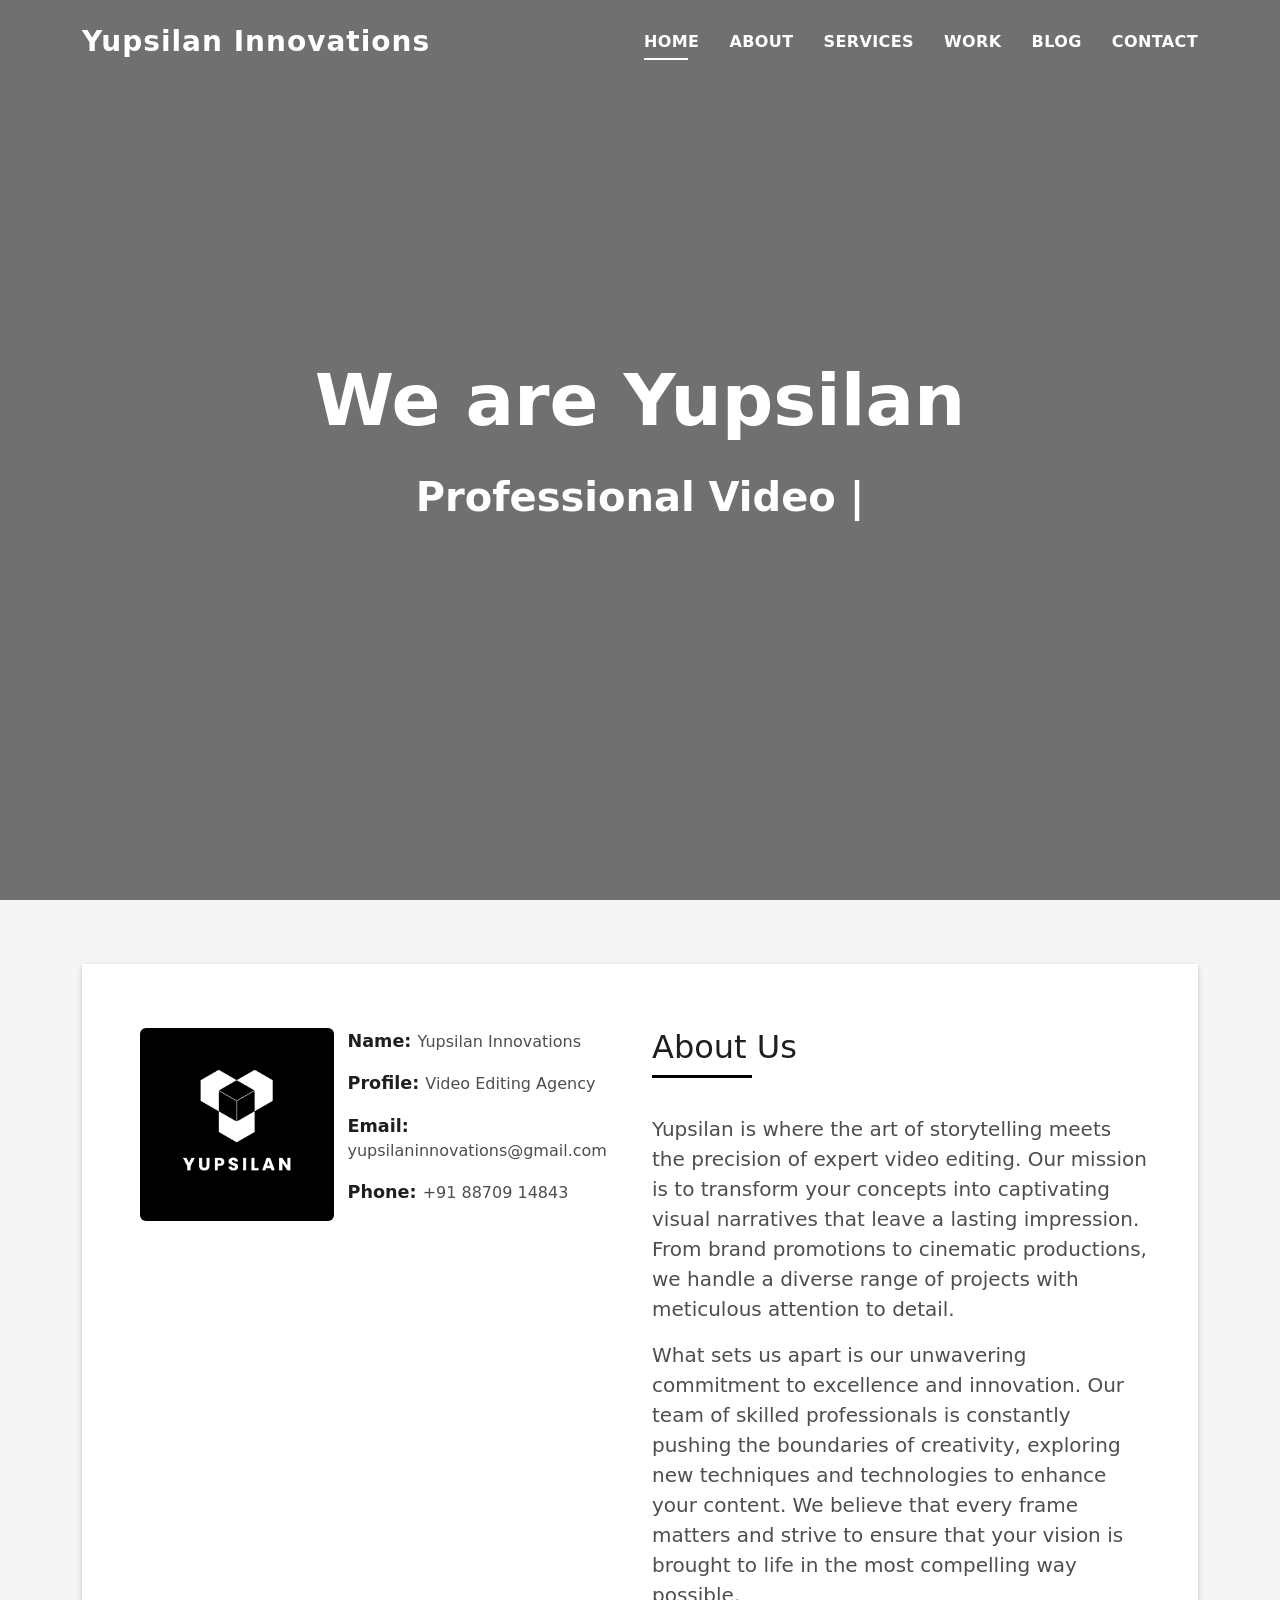
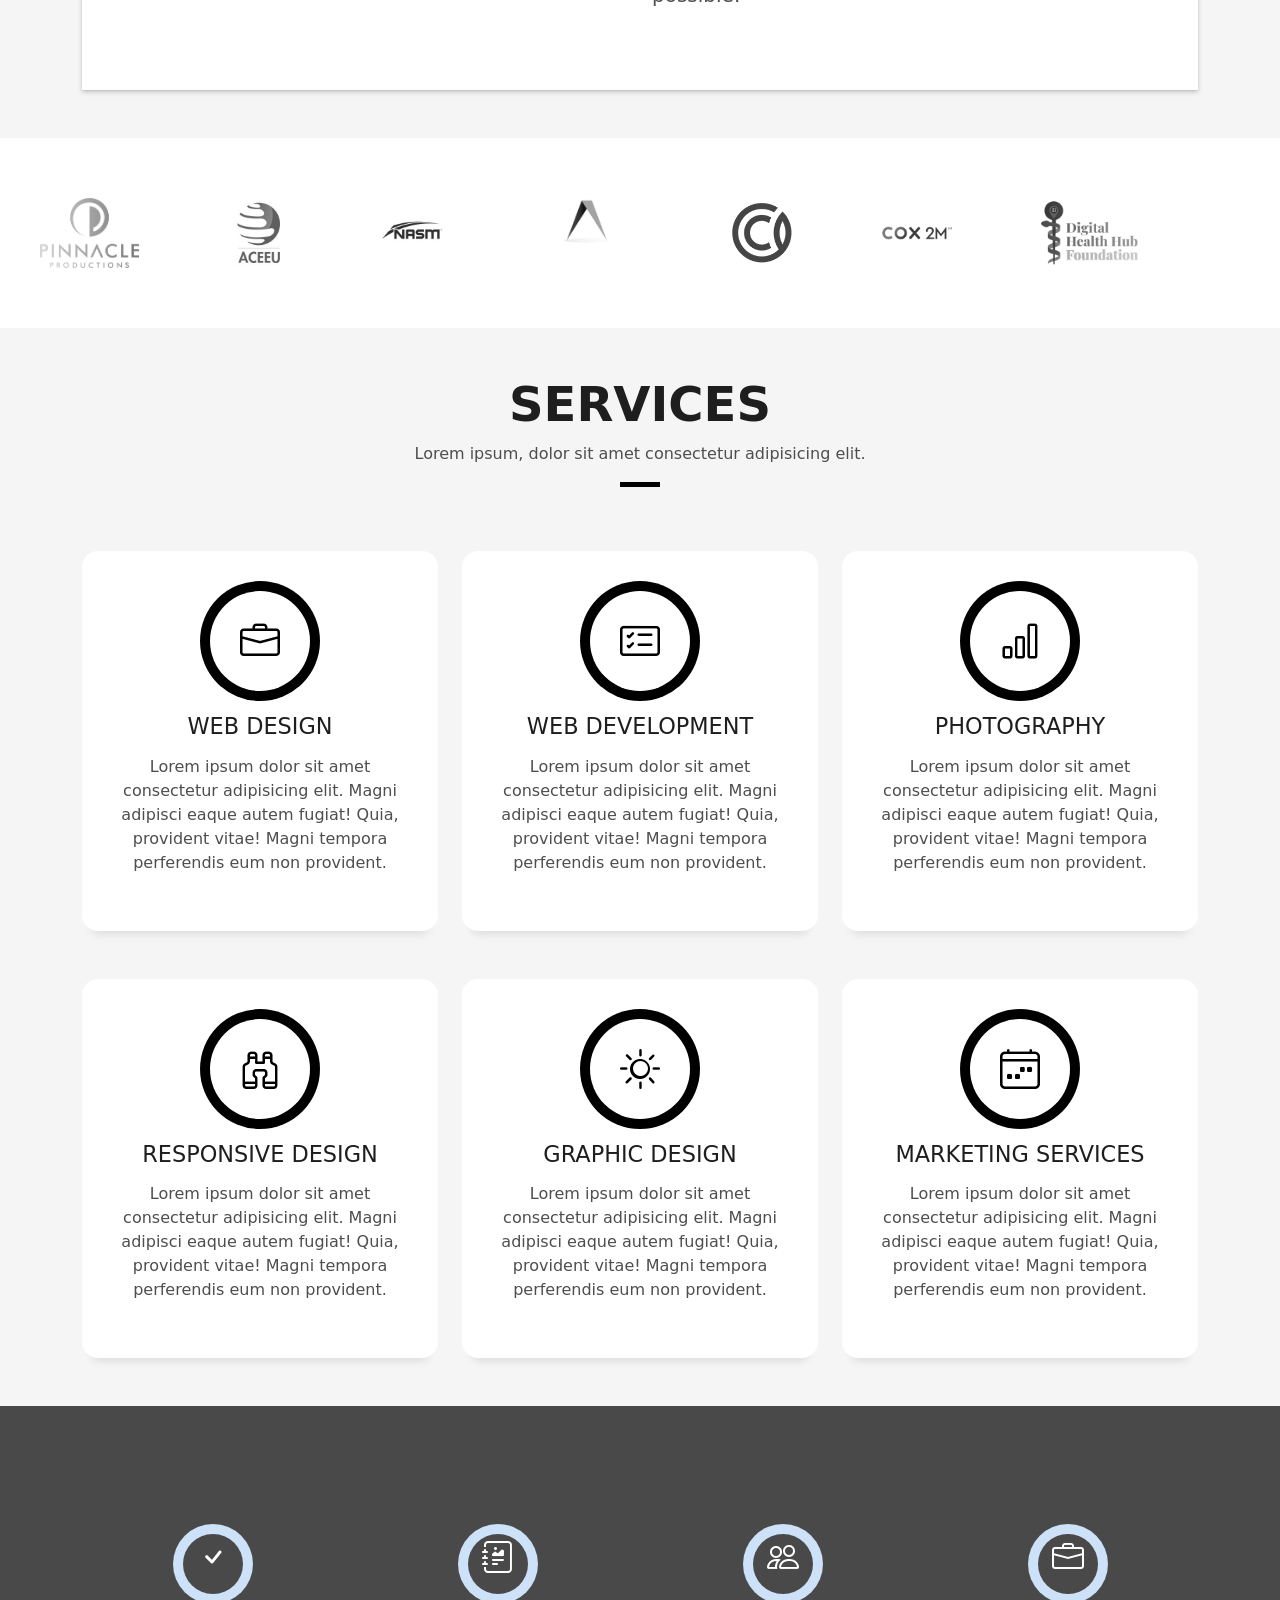
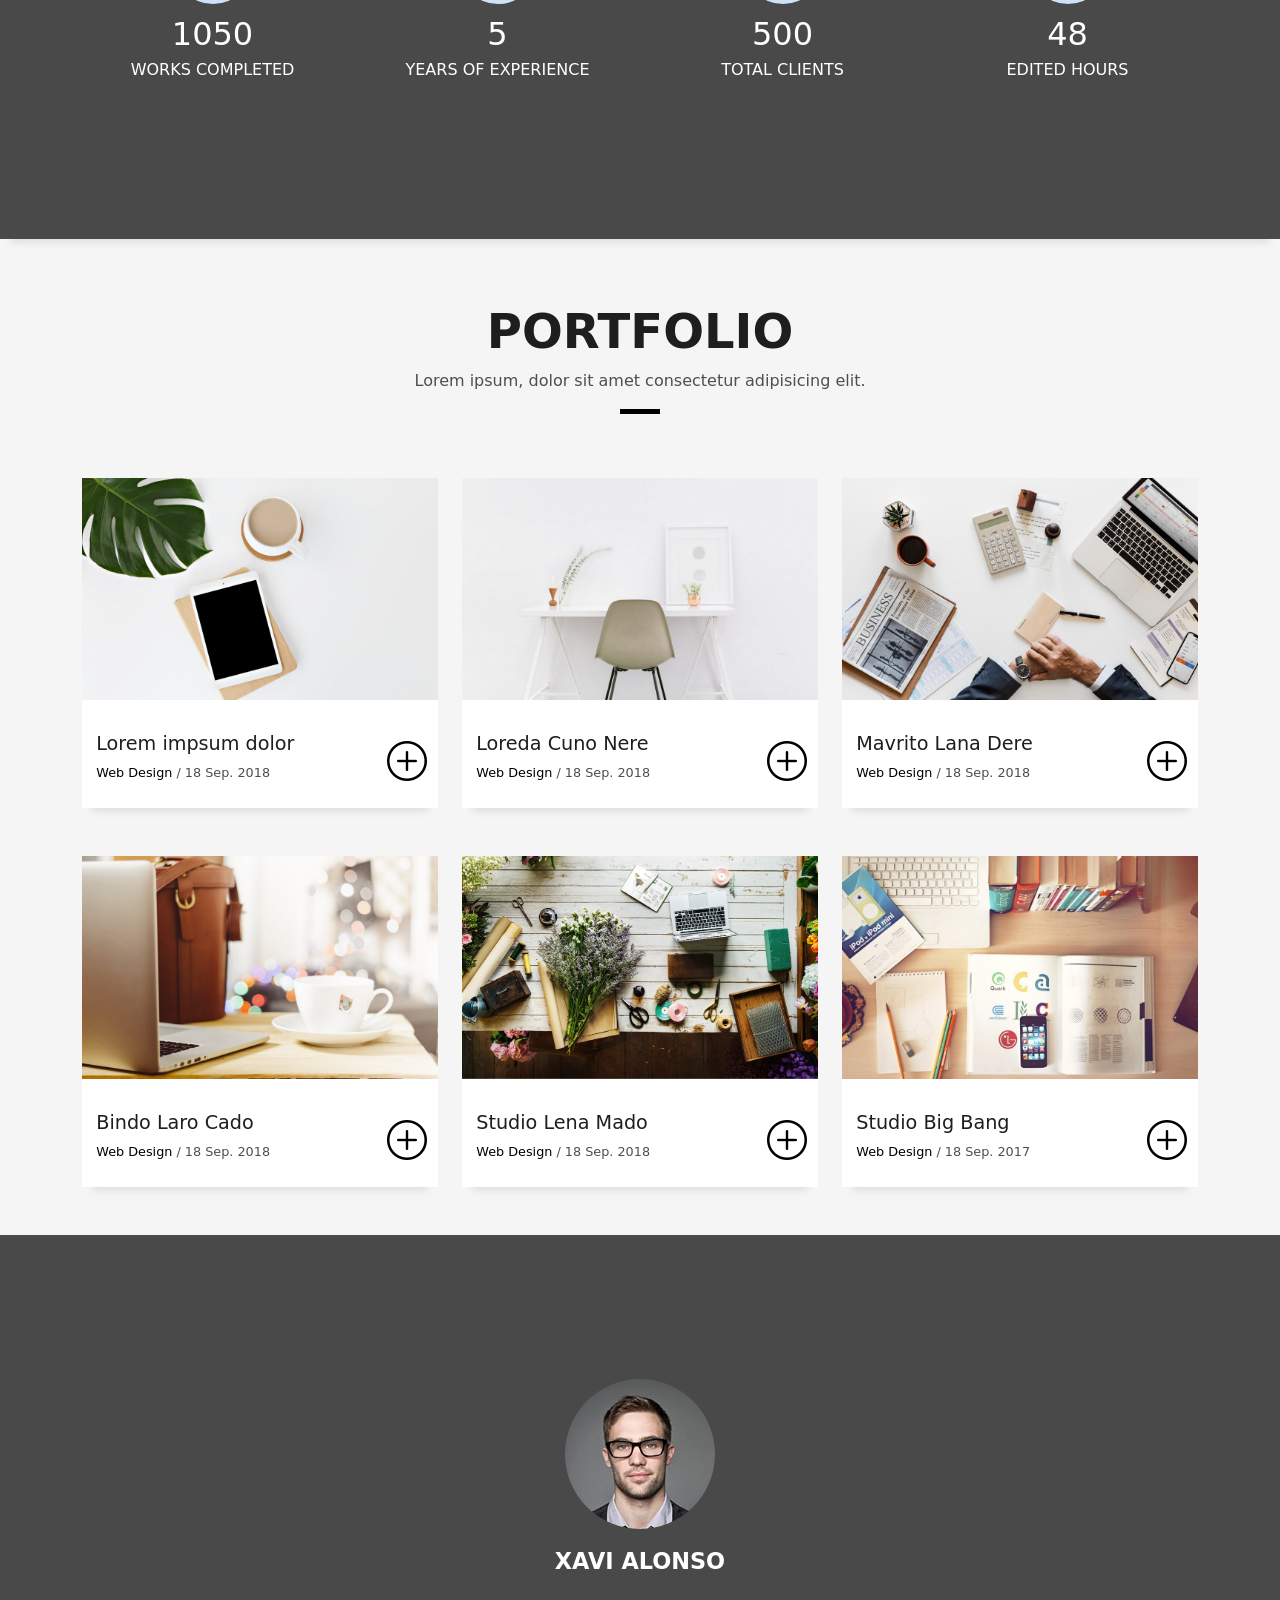
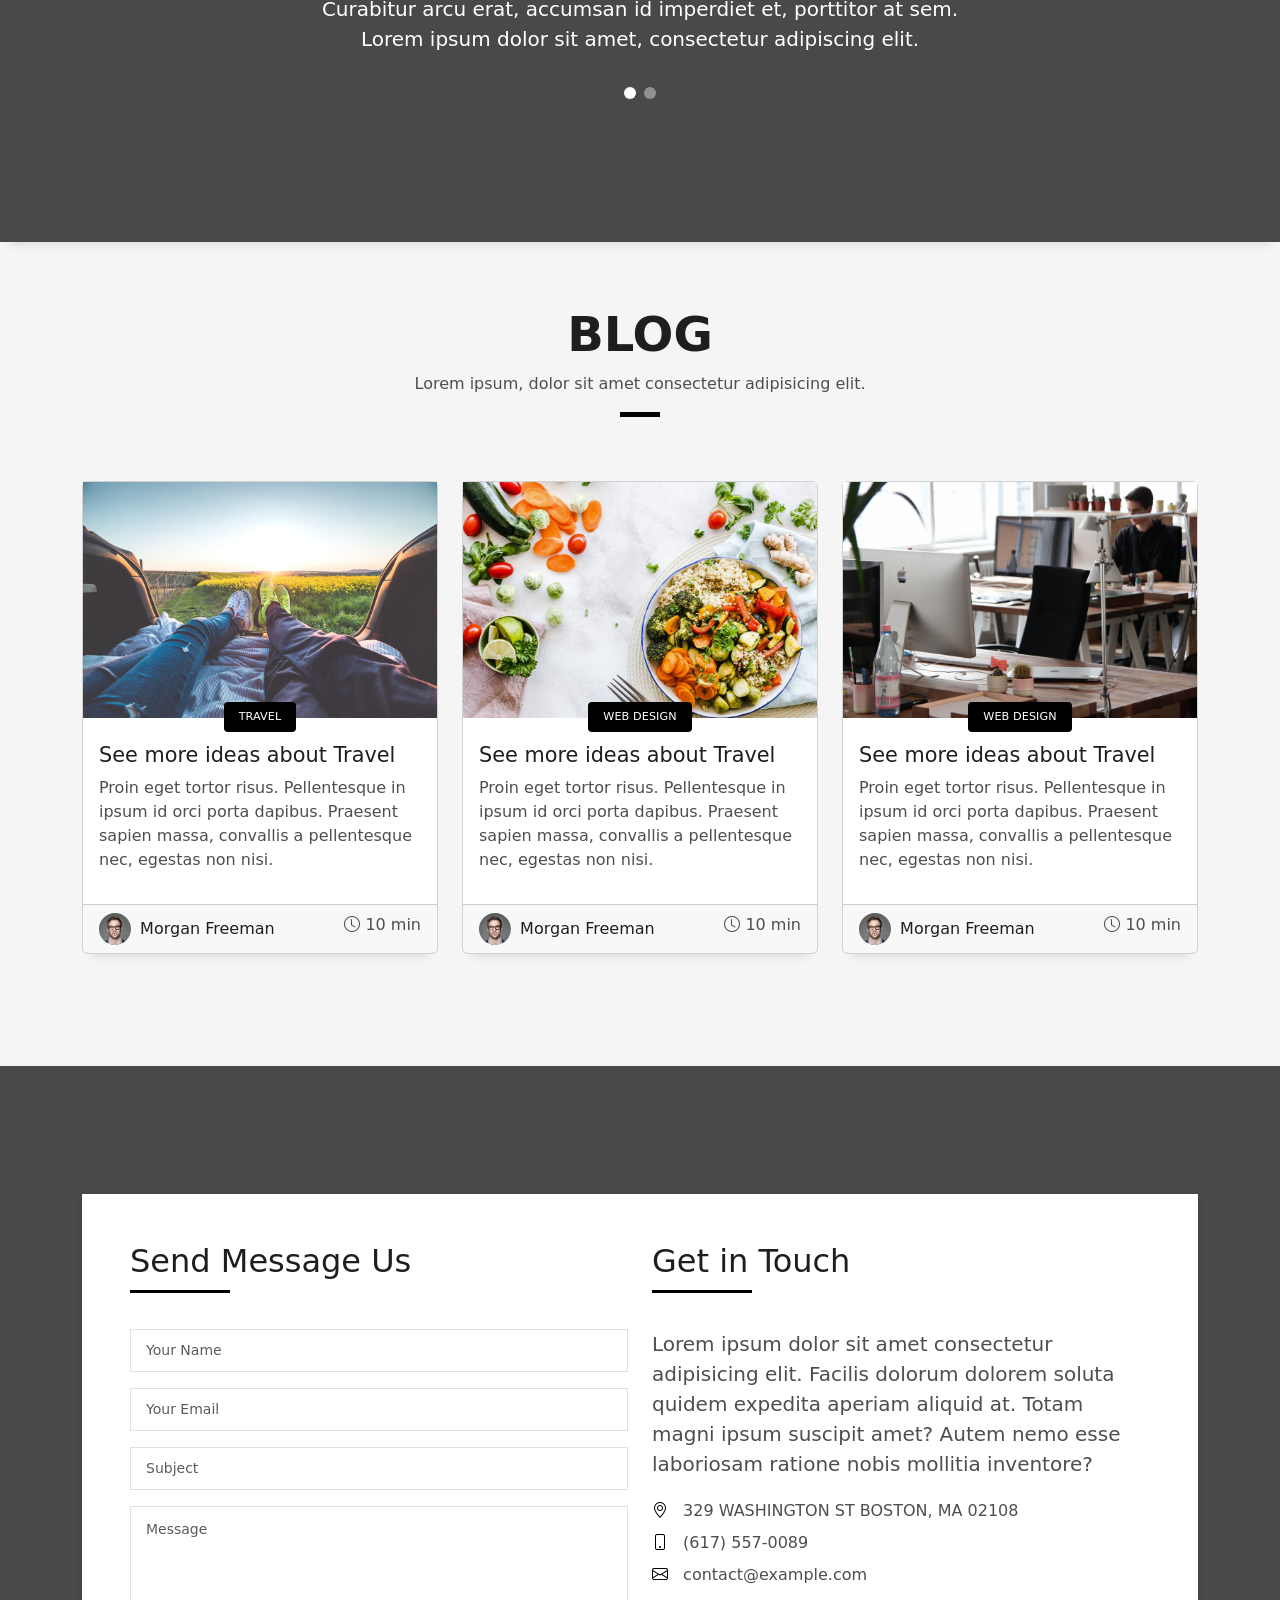
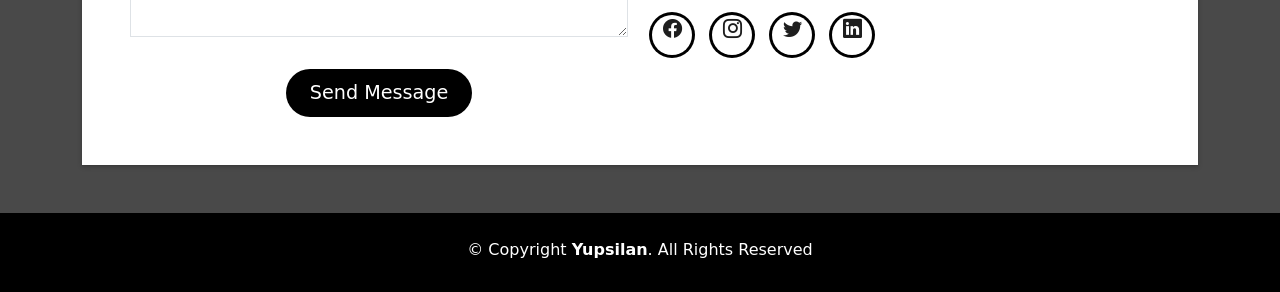
==== commit d1c8d891: "carosal added" ====
--- a/DevFolio/index.html
+++ b/DevFolio/index.html
@@ -51,7 +51,7 @@
             <li><a class="nav-link scrollto" href="#services">Services</a></li>
             <li><a class="nav-link scrollto" href="#work">Work</a></li>
             <li><a class="nav-link scrollto" href="#blog">Blog</a></li>
-            <li class="dropdown">
+            <!-- <li class="dropdown">
               <a href="#"
                 ><span>Drop Down</span> <i class="bi bi-chevron-down"></i
               ></a>
@@ -74,7 +74,7 @@
                 <li><a href="#">Drop Down 3</a></li>
                 <li><a href="#">Drop Down 4</a></li>
               </ul>
-            </li>
+            </li> -->
             <li><a class="nav-link scrollto" href="#contact">Contact</a></li>
           </ul>
           <i class="bi bi-list mobile-nav-toggle"></i>
@@ -107,39 +107,6 @@
     </div>
     <!-- End Hero Section -->
 
-    <!-- assssssssssssssssssssssssssssssssssssssssss -->
-
-    <div class="logos">
-      <div class="logos-slide">
-        <img src="assets/img/work-1.jpg" />
-        <img src="assets/img/work-2.jpg" />
-        <img src="assets/img/work-1.jpg" />
-        <img src="assets/img/work-1.jpg" />
-        <img src="assets/img/work-1.jpg" />
-        <img src="assets/img/work-1.jpg" />
-        <img src="assets/img/work-1.jpg" />
-      </div>
-      <div class="logos-slide">
-        <img src="assets/img/work-1.jpg" />
-        <img src="assets/img/work-2.jpg" />
-        <img src="assets/img/work-1.jpg" />
-        <img src="assets/img/work-1.jpg" />
-        <img src="assets/img/work-1.jpg" />
-        <img src="assets/img/work-1.jpg" />
-        <img src="assets/img/work-1.jpg" />
-      </div>
-      <div class="logos-slide">
-        <img src="assets/img/work-1.jpg" />
-        <img src="assets/img/work-2.jpg" />
-        <img src="assets/img/work-1.jpg" />
-        <img src="assets/img/work-1.jpg" />
-        <img src="assets/img/work-1.jpg" />
-        <img src="assets/img/work-1.jpg" />
-        <img src="assets/img/work-1.jpg" />
-      </div>
-    </div>
-
-    <!-- ssssssssssssssssssssssssssssssssssssssssssssss -->
     <main id="main">
       <!-- ======= About Section ======= -->
       <section id="about" class="about-mf sect-pt4 route">
@@ -255,7 +222,68 @@
         </div>
       </section>
       <!-- End About Section -->
-
+      <!-- assssssssssssssssssssssssssssssssssssssssss -->
+
+      <div class="logos">
+        <div class="logos-slide">
+          <img src="assets/Clients image/1.png" />
+          <img src="assets/Clients image/2.jpg" />
+          <img src="assets/Clients image/3.jpg" />
+          <img src="assets/Clients image/4.png" />
+          <img src="assets/Clients image/5.png" />
+          <img src="assets/Clients image/6.png" />
+          <img src="assets/Clients image/7.png" />
+          <img src="assets/Clients image/Untitled-1.png" />
+          <img style="width: 150px" src="assets/Clients image/9.png" />
+          <img src="assets/Clients image/10.jpg" />
+          <img src="assets/Clients image/Untitled-2.png" />
+          <img src="assets/Clients image/Untitled-3.png" />
+        </div>
+        <div class="logos-slide">
+          <img src="assets/Clients image/13.png" />
+          <img src="assets/Clients image/14.png" />
+          <img src="assets/Clients image/16.jpg" />
+          <img src="assets/Clients image/17.png" />
+          <img src="assets/Clients image/18.jpg" />
+          <img src="assets/Clients image/19.jpg" />
+          <img src="assets/Clients image/20.png" />
+          <img src="assets/Clients image/21.jpg" />
+          <img src="assets/Clients image/22.png" />
+          <img src="assets/Clients image/23.jpg" />
+          <img src="assets/Clients image/24.jpg" />
+          <img src="assets/Clients image/25.jpg" />
+        </div>
+        <!-- <div class="logos-slide">
+        <img src="assets/Clients image/1.png" />
+        <img src="assets/Clients image/2.jpg" />
+        <img src="assets/Clients image/3.jpg" />
+        <img src="assets/Clients image/4.png" />
+        <img src="assets/Clients image/5.png" />
+        <img src="assets/Clients image/6.png" />
+        <img src="assets/Clients image/7.png" />
+        <img src="assets/Clients image/Untitled-1.png" />
+        <img src="assets/Clients image/9.png" />
+        <img src="assets/Clients image/10.jpg" />
+        <img src="assets/Clients image/Untitled-2.png" />
+        <img src="assets/Clients image/Untitled-3.png" />
+      </div>
+      <div class="logos-slide">
+        <img src="assets/Clients image/13.png" />
+        <img src="assets/Clients image/14.png" />
+        <img src="assets/Clients image/16.jpg" />
+        <img src="assets/Clients image/17.png" />
+        <img src="assets/Clients image/18.jpg" />
+        <img src="assets/Clients image/19.jpg" />
+        <img src="assets/Clients image/20.png" />
+        <img src="assets/Clients image/21.jpg" />
+        <img src="assets/Clients image/22.png" />
+        <img src="assets/Clients image/23.jpg" />
+        <img src="assets/Clients image/24.jpg" />
+        <img src="assets/Clients image/25.jpg" />
+      </div> -->
+      </div>
+
+      <!-- ssssssssssssssssssssssssssssssssssssssssssssss -->
       <!-- ======= Services Section ======= -->
       <section id="services" class="services-mf pt-5 route">
         <div class="container">
@@ -1010,18 +1038,8 @@
           <div class="col-sm-12">
             <div class="copyright-box">
               <p class="copyright">
-                &copy; Copyright <strong>DevFolio</strong>. All Rights Reserved
+                &copy; Copyright <strong>Yupsilan</strong>. All Rights Reserved
               </p>
-              <div class="credits">
-                <!--
-              All the links in the footer should remain intact.
-              You can delete the links only if you purchased the pro version.
-              Licensing information: https://bootstrapmade.com/license/
-              Purchase the pro version with working PHP/AJAX contact form: https://bootstrapmade.com/buy/?theme=DevFolio
-            -->
-                Designed by
-                <a href="https://bootstrapmade.com/">BootstrapMade</a>
-              </div>
             </div>
           </div>
         </div>
--- a/DevFolio/assets/css/style.css
+++ b/DevFolio/assets/css/style.css
@@ -30,7 +30,7 @@
 }
 
 a:hover {
-  color: #0078ff;
+  color: #000000;
   text-decoration: none;
   transition: all 0.5s ease-in-out;
 }
@@ -41,7 +41,7 @@
 
 .color-a {
   text-decoration: none;
-  color: #0078ff;
+  color: #000000;
 }
 
 .color-d {
@@ -100,7 +100,7 @@
 }
 
 .overlay-mf {
-  background-color: #0078ff;
+  background-color: #000000;
 }
 
 .overlay-mf {
@@ -169,7 +169,7 @@
 .line-mf {
   width: 40px;
   height: 5px;
-  background-color: #0078ff;
+  background-color: #000000;
   margin: 0 auto;
 }
 
@@ -187,7 +187,7 @@
   content: "";
   position: absolute;
   height: 3px;
-  background-color: #0078ff;
+  background-color: #000000;
   width: 100px;
   bottom: -12px;
 }
@@ -228,12 +228,12 @@
   border-radius: 50%;
   line-height: 1.6;
   margin: 0 15px 0 0;
-  box-shadow: 0 0 0 3px #0078ff;
+  box-shadow: 0 0 0 3px #000000;
   transition: all 500ms ease;
 }
 
 .socials .ico-circle:hover {
-  background-color: #0078ff;
+  background-color: #000000;
   color: #fff;
   box-shadow: 0 0 0 3px #cde1f8;
   transition: all 500ms ease;
@@ -257,7 +257,7 @@
 }
 
 .list-ico span {
-  color: #0078ff;
+  color: #000000;
   margin-right: 10px;
 }
 
@@ -270,7 +270,7 @@
   line-height: 1.55;
   margin: 0 auto;
   text-align: center;
-  box-shadow: 0 0 0 10px #0078ff;
+  box-shadow: 0 0 0 10px #000000;
   display: block;
 }
 
@@ -315,7 +315,7 @@
   position: fixed;
   width: 42px;
   height: 42px;
-  background-color: #0078ff;
+  background-color: #000000;
   opacity: 0.7;
   font-size: 1.6rem;
   line-height: 1.5;
@@ -339,7 +339,7 @@
   right: 15px;
   bottom: 15px;
   z-index: 996;
-  background: #0078ff;
+  background: #000000;
   width: 40px;
   height: 40px;
   border-radius: 50px;
@@ -379,8 +379,8 @@
   position: fixed;
   top: calc(50% - 30px);
   left: calc(50% - 30px);
-  border: 6px solid #f2f2f2;
-  border-top: 6px solid #0078ff;
+  border: 6px solid #000000;
+  border-top: 6px solid #000000;
   border-radius: 50%;
   width: 60px;
   height: 60px;
@@ -425,7 +425,7 @@
 
 .button-a {
   text-decoration: none;
-  background-color: #0078ff;
+  background-color: #000000;
   color: #fff;
   border-color: #cde1f8;
 }
@@ -472,7 +472,7 @@
 }
 
 #header.header-scrolled {
-  background: rgba(0, 0, 0, 0.9);
+  background-color: #000000;
   padding: 12px 0;
 }
 
@@ -586,7 +586,7 @@
 .navbar .dropdown ul a:hover,
 .navbar .dropdown ul .active:hover,
 .navbar .dropdown ul li:hover > a {
-  color: #0078ff;
+  color: #000000;
 }
 
 .navbar .dropdown:hover > ul {
@@ -691,7 +691,7 @@
 .navbar-mobile a:hover,
 .navbar-mobile .active,
 .navbar-mobile li:hover > a {
-  color: #0078ff;
+  color: #000000;
 }
 
 .navbar-mobile .getstarted,
@@ -726,7 +726,7 @@
 .navbar-mobile .dropdown ul a:hover,
 .navbar-mobile .dropdown ul .active:hover,
 .navbar-mobile .dropdown ul li:hover > a {
-  color: #0078ff;
+  color: #000000;
 }
 
 .navbar-mobile .dropdown > .dropdown-active {
@@ -818,7 +818,7 @@
 
 .hero-single .breadcrumb {
   background-color: transparent;
-  color: #0078ff;
+  color: #000000;
 }
 
 .hero-single .breadcrumb .breadcrumb-item:before {
@@ -869,7 +869,7 @@
 
 .skill-mf .progress .progress-bar {
   height: 0.7rem;
-  background-color: #0078ff;
+  background-color: #000000;
 }
 
 /*--------------------------------------------------------------
@@ -886,13 +886,13 @@
 .service-box:hover .ico-circle {
   transition: all 500ms ease;
   color: #fff;
-  background-color: #0078ff;
-  box-shadow: 0 0 0 10px #cde1f8;
+  background-color: #000000;
+  box-shadow: 0 0 0 10px #000000;
 }
 
 .service-box .service-ico {
   margin-bottom: 1rem;
-  color: #1e1e1e;
+  color: #000000;
 }
 
 .service-box .ico-circle {
@@ -981,17 +981,17 @@
 }
 
 .work-content .w-more .w-ctegory {
-  color: #0078ff;
+  color: #000000;
 }
 
 .work-content .w-like {
   font-size: 2.5rem;
-  color: #0078ff;
+  color: #000000;
   float: right;
 }
 
 .work-content .w-like a {
-  color: #0078ff;
+  color: #000000;
 }
 
 .work-content .w-like .num-like {
@@ -1026,14 +1026,14 @@
   height: 12px;
   background-color: #fff;
   opacity: 1;
-  border: 1px solid #0078ff;
+  border: 1px solid #000000;
 }
 
 .portfolio-details
   .portfolio-details-slider
   .swiper-pagination
   .swiper-pagination-bullet-active {
-  background-color: #0078ff;
+  background-color: #000000;
 }
 
 .portfolio-details .portfolio-info {
@@ -1100,7 +1100,7 @@
 
 .testimonial-box .comit {
   font-size: 2rem;
-  color: #0078ff;
+  color: #000000;
   background-color: #fff;
   width: 52px;
   height: 52px;
@@ -1208,7 +1208,7 @@
 
 .php-email-form input:focus,
 .php-email-form textarea:focus {
-  border-color: #0078ff;
+  border-color: #000000;
 }
 
 .php-email-form input {
@@ -1221,7 +1221,7 @@
 }
 
 .php-email-form button[type="submit"] {
-  background: #0078ff;
+  background: #000000;
   border: 0;
   padding: 10px 24px;
   color: #fff;
@@ -1270,7 +1270,7 @@
   color: #fff;
   padding: 0 15px 5px;
   overflow: hidden;
-  background-color: #0078ff;
+  background-color: #000000;
   border-radius: 4px;
 }
 
@@ -1338,7 +1338,7 @@
 }
 
 .blog-wrapper .post-meta ul {
-  border-left: 4px solid #0078ff;
+  border-left: 4px solid #000000;
   margin-top: 1rem;
 }
 
@@ -1348,7 +1348,7 @@
 }
 
 .blog-wrapper .post-meta ul a {
-  color: #0078ff;
+  color: #000000;
 }
 
 .blog-wrapper .post-meta ul span {
@@ -1356,7 +1356,7 @@
 }
 
 .blog-wrapper .blockquote {
-  border-left: 4px solid #0078ff;
+  border-left: 4px solid #000000;
   padding: 18px;
   font-style: italic;
 }
@@ -1393,7 +1393,7 @@
 }
 
 .box-comments .list-comments a {
-  color: #0078ff;
+  color: #000000;
 }
 
 .box-comments .list-comments span {
@@ -1409,7 +1409,7 @@
 .widget-sidebar .sidebar-title {
   font-size: 1.6rem;
   font-weight: 600;
-  border-left: 5px solid #0078ff;
+  border-left: 5px solid #000000;
   padding-left: 15px;
   text-transform: uppercase;
   margin-bottom: 1.5rem;
@@ -1426,7 +1426,7 @@
   width: 10px;
   height: 1px;
   left: 0;
-  background-color: #0078ff;
+  background-color: #000000;
   top: 20px;
 }
 
@@ -1437,8 +1437,8 @@
 }
 
 .sidebar-search .btn-search {
-  background-color: #0078ff;
-  border-color: #0078ff;
+  background-color: #000000;
+  border-color: #000000;
   border-radius: 0;
   padding-left: 20px;
   padding-right: 20px;
@@ -1446,7 +1446,7 @@
 
 .widget-tags ul li {
   display: inline-block;
-  background-color: #0078ff;
+  background-color: #000000;
   padding: 0.2rem 0.6rem;
   margin-bottom: 0.5rem;
   border-radius: 15px;
@@ -1463,7 +1463,7 @@
   text-align: center;
   color: #fff;
   padding: 25px 0;
-  background: #0062d3;
+  background-color: #000000;
 }
 
 footer .copyright {
@@ -1493,6 +1493,8 @@
   background: white;
   white-space: nowrap;
   position: relative;
+  filter: grayscale(100%);
+  max-height: 190px;
 }
 
 .logos:before,
@@ -1525,6 +1527,10 @@
 }
 
 .logos-slide img {
-  height: 50px;
+  /* max-height: 70px; */
+  /* width: 50px; */
+  max-width: 700px;
+  max-height: 70px;
   margin: 0 40px;
-}
+  object-fit: Scale-down;
+}
